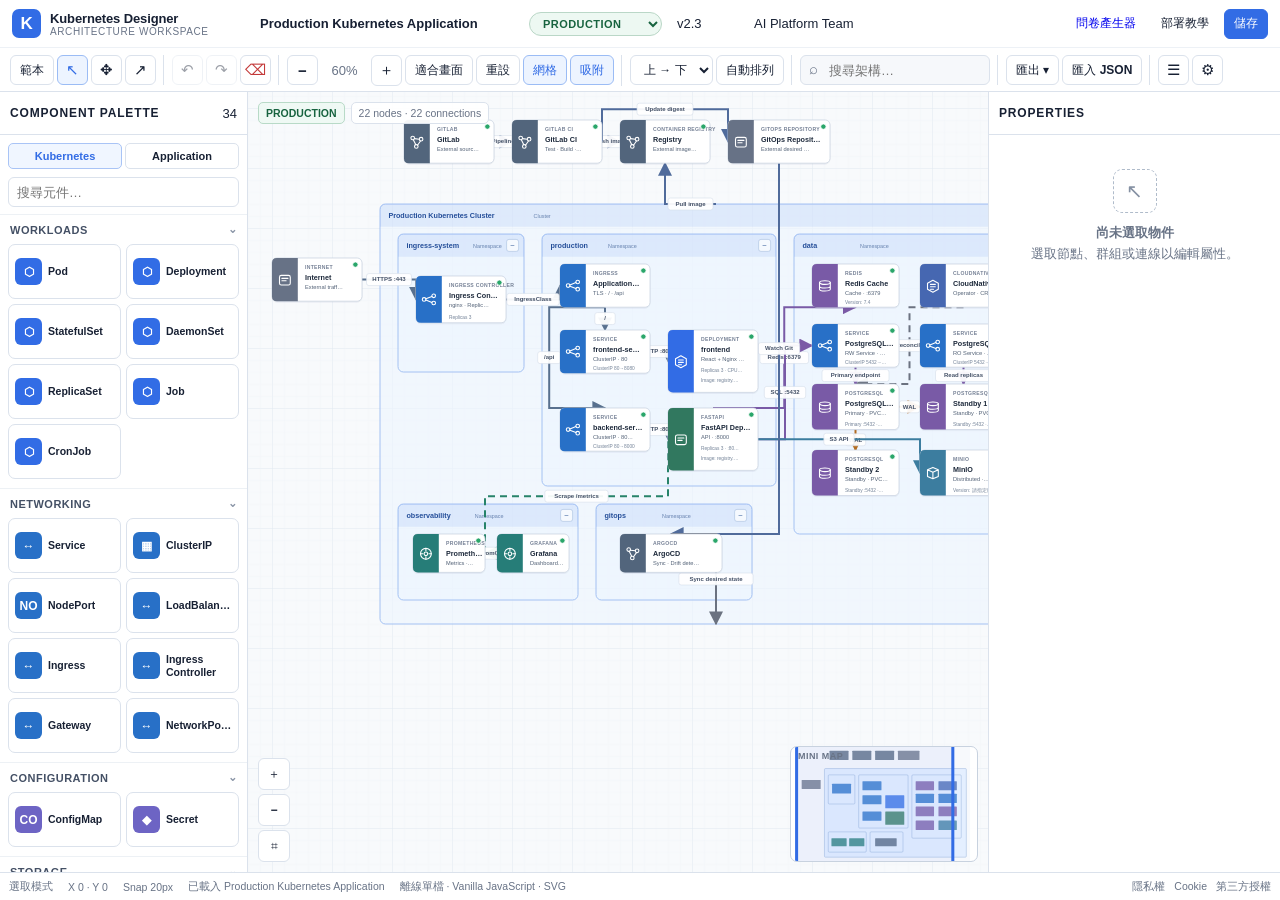
==== designer/index.html @ 893bc268 "Launch KubeManifestPilot" ====
<!doctype html>
<html lang="zh-Hant">
<head>
  <meta charset="utf-8">
  <meta name="viewport" content="width=device-width, initial-scale=1">
  <meta name="description" content="可離線使用的 Kubernetes 架構圖設計器">
  <title>Kubernetes Architecture Designer｜KubeManifestPilot</title>
  <style>
    :root {
      color-scheme: light;
      --k8s: #326ce5;
      --k8s-dark: #2456b8;
      --ink: #172033;
      --muted: #687386;
      --line: #dbe2ec;
      --line-strong: #c8d2df;
      --surface: #ffffff;
      --surface-2: #f6f8fb;
      --surface-3: #edf2f8;
      --success: #16794c;
      --warning: #a45b00;
      --danger: #c33939;
      --sidebar-left: 248px;
      --sidebar-right: 292px;
      --toolbar-height: 92px;
      --status-height: 28px;
      --radius: 8px;
      font-family: Inter, ui-sans-serif, -apple-system, BlinkMacSystemFont, "Segoe UI", "Noto Sans TC", sans-serif;
    }

    * { box-sizing: border-box; }
    html, body { width: 100%; height: 100%; margin: 0; overflow: hidden; }
    body { background: var(--surface-2); color: var(--ink); font-size: 13px; }
    button, input, textarea, select { font: inherit; color: inherit; }
    button { cursor: pointer; }
    button:focus-visible, input:focus-visible, textarea:focus-visible, select:focus-visible {
      outline: 2px solid rgba(50,108,229,.42); outline-offset: 1px;
    }
    .hidden { display: none !important; }
    .visually-hidden { position: absolute; width: 1px; height: 1px; padding: 0; margin: -1px; overflow: hidden; clip: rect(0,0,0,0); white-space: nowrap; border: 0; }

    .app { height: 100%; display: grid; grid-template-rows: var(--toolbar-height) minmax(0, 1fr) var(--status-height); }
    .topbar { background: var(--surface); border-bottom: 1px solid var(--line); z-index: 20; min-width: 0; }
    .identity-row, .tool-row { display: flex; align-items: center; min-width: 0; }
    .identity-row { height: 48px; padding: 0 12px; border-bottom: 1px solid #edf1f6; gap: 10px; }
    .brand { display: flex; align-items: center; gap: 9px; min-width: 230px; font-weight: 720; letter-spacing: -.01em; }
    .brand-mark { width: 29px; height: 29px; display: grid; place-items: center; color: white; background: var(--k8s); border-radius: 7px; font-size: 17px; font-weight: 800; }
    .brand small { display: block; color: var(--muted); font-size: 10px; font-weight: 500; letter-spacing: .06em; text-transform: uppercase; }
    .meta-fields { display: flex; align-items: center; gap: 7px; min-width: 0; flex: 1; }
    .meta-input { border: 1px solid transparent; background: transparent; border-radius: 5px; padding: 5px 7px; min-width: 0; }
    .meta-input:hover, .meta-input:focus { background: var(--surface-2); border-color: var(--line); }
    #metaName { width: min(270px, 25vw); font-weight: 650; }
    #metaVersion { width: 70px; }
    #metaOwner { width: min(180px, 18vw); }
    .env-select { border: 1px solid #bad7c7; background: #edf8f2; color: #17633f; border-radius: 999px; padding: 4px 23px 4px 9px; font-size: 11px; font-weight: 750; letter-spacing: .04em; }
    .env-select.env-dev { border-color: #b7cef2; background: #eff6ff; color: #275fae; }
    .env-select.env-staging { border-color: #ead09e; background: #fff9eb; color: #8a5605; }
    .header-actions { display: flex; gap: 5px; margin-left: auto; }

    .tool-row { height: 44px; padding: 5px 10px; gap: 5px; overflow-x: auto; overflow-y: hidden; scrollbar-width: thin; }
    .tool-group { display: flex; align-items: center; gap: 3px; padding-right: 7px; margin-right: 3px; border-right: 1px solid var(--line); white-space: nowrap; }
    .tool-group:last-child { border-right: 0; }
    .btn { display: inline-flex; align-items: center; justify-content: center; gap: 6px; min-height: 30px; border: 1px solid var(--line); background: var(--surface); border-radius: 6px; padding: 5px 9px; font-weight: 590; font-size: 12px; }
    .btn:hover:not(:disabled) { border-color: #aebbd0; background: var(--surface-2); }
    .btn:disabled { opacity: .42; cursor: default; }
    .btn.primary { color: white; background: var(--k8s); border-color: var(--k8s); }
    .btn.primary:hover:not(:disabled) { background: var(--k8s-dark); border-color: var(--k8s-dark); }
    .btn.danger { color: var(--danger); }
    .btn.icon { width: 31px; padding: 5px; font-size: 15px; }
    .btn.active { color: var(--k8s); border-color: #9bbcf5; background: #edf4ff; }
    .btn.ghost { border-color: transparent; background: transparent; }
    .zoom-readout { min-width: 47px; text-align: center; color: var(--muted); font-variant-numeric: tabular-nums; }
    .search-box { position: relative; width: 190px; }
    .search-box input { width: 100%; height: 30px; padding: 5px 26px 5px 28px; border: 1px solid var(--line); border-radius: 6px; background: var(--surface-2); }
    .search-box::before { content: "⌕"; position: absolute; left: 9px; top: 5px; color: var(--muted); font-size: 15px; }
    .search-clear { position: absolute; right: 4px; top: 3px; width: 24px; height: 24px; border: 0; background: transparent; color: var(--muted); }

    .workspace { display: grid; grid-template-columns: var(--sidebar-left) minmax(0, 1fr) var(--sidebar-right); min-height: 0; min-width: 0; }
    .sidebar { background: var(--surface); min-height: 0; display: flex; flex-direction: column; z-index: 10; }
    .sidebar.left { border-right: 1px solid var(--line); }
    .sidebar.right { border-left: 1px solid var(--line); }
    .sidebar-header { min-height: 43px; padding: 8px 10px; display: flex; align-items: center; justify-content: space-between; border-bottom: 1px solid var(--line); }
    .sidebar-header h2 { font-size: 12px; margin: 0; text-transform: uppercase; letter-spacing: .07em; }
    .sidebar-body { flex: 1; min-height: 0; overflow: auto; }
    .sidebar-tabs { display: grid; grid-template-columns: 1fr 1fr; gap: 3px; padding: 8px; }
    .sidebar-tabs button { border: 1px solid var(--line); background: var(--surface); border-radius: 5px; padding: 6px; font-size: 11px; font-weight: 650; }
    .sidebar-tabs button.active { color: var(--k8s); border-color: #a9c4f6; background: #f0f6ff; }
    .palette-search { margin: 0 8px 7px; width: calc(100% - 16px); height: 30px; border: 1px solid var(--line); border-radius: 6px; padding: 5px 8px; }
    .palette-section { border-top: 1px solid #edf1f5; }
    .palette-section summary { display: flex; align-items: center; justify-content: space-between; padding: 8px 10px; cursor: pointer; font-size: 11px; font-weight: 720; color: #445065; text-transform: uppercase; letter-spacing: .045em; user-select: none; }
    .palette-section summary::-webkit-details-marker { display: none; }
    .palette-section summary::after { content: "⌄"; color: #8994a6; }
    .palette-list { display: grid; grid-template-columns: 1fr 1fr; gap: 5px; padding: 0 8px 9px; }
    .palette-item { min-width: 0; min-height: 55px; border: 1px solid var(--line); background: var(--surface); border-radius: 7px; padding: 6px; display: flex; align-items: center; gap: 6px; cursor: grab; user-select: none; }
    .palette-item:hover { border-color: #90b3ef; background: #f5f9ff; }
    .palette-item:active { cursor: grabbing; }
    .palette-icon { flex: none; width: 27px; height: 27px; display: grid; place-items: center; border-radius: 6px; color: white; background: var(--item-color, var(--k8s)); font-size: 12px; font-weight: 800; }
    .palette-item span:last-child { overflow: hidden; text-overflow: ellipsis; line-height: 1.15; font-size: 10.5px; font-weight: 650; }
    .palette-empty { padding: 20px; text-align: center; color: var(--muted); }

    .stage { position: relative; min-width: 0; min-height: 0; overflow: hidden; background: #f8fafc; }
    #canvas { display: block; width: 100%; height: 100%; touch-action: none; cursor: default; }
    #canvas.pan-mode, #canvas.is-panning { cursor: grab; }
    #canvas.is-panning { cursor: grabbing; }
    #canvas.connect-mode { cursor: crosshair; }
    .canvas-drop-hint { position: absolute; inset: 20px; border: 2px dashed #8db3f1; background: rgba(237,244,255,.72); display: grid; place-items: center; color: var(--k8s); font-weight: 700; border-radius: 10px; pointer-events: none; opacity: 0; transition: opacity .12s; }
    .stage.drag-over .canvas-drop-hint { opacity: 1; }
    .canvas-badge { position: absolute; top: 10px; left: 10px; display: flex; gap: 6px; pointer-events: none; }
    .badge { background: rgba(255,255,255,.94); border: 1px solid var(--line); border-radius: 5px; padding: 4px 7px; color: var(--muted); font-size: 10.5px; }
    .badge.env-production { color: #17633f; border-color: #b8dac7; background: rgba(239,249,244,.96); font-weight: 720; }
    .badge.env-staging { color: #8a5605; border-color: #ead09e; background: rgba(255,249,235,.96); font-weight: 720; }
    .badge.env-dev { color: #275fae; border-color: #b7cef2; background: rgba(239,246,255,.96); font-weight: 720; }
    .stage-tools { position: absolute; left: 10px; bottom: 10px; display: flex; flex-direction: column; gap: 4px; }
    .stage-tools .btn { background: rgba(255,255,255,.96); width: 32px; height: 32px; padding: 0; }
    .stage-panel-toggle { display: none; position: absolute; right: 10px; top: 10px; z-index: 4; background: rgba(255,255,255,.96); }
    .minimap-wrap { position: absolute; right: 10px; bottom: 10px; width: 188px; height: 116px; background: rgba(255,255,255,.96); border: 1px solid var(--line-strong); border-radius: 7px; overflow: hidden; }
    .minimap-title { position: absolute; left: 7px; top: 4px; z-index: 2; color: var(--muted); font-size: 9px; font-weight: 700; text-transform: uppercase; letter-spacing: .05em; }
    #minimap { width: 100%; height: 100%; cursor: pointer; }

    .inspector-empty { padding: 34px 18px; text-align: center; color: var(--muted); line-height: 1.6; }
    .empty-icon { width: 44px; height: 44px; margin: 0 auto 10px; display: grid; place-items: center; border: 1px dashed #afbbca; border-radius: 9px; color: #8490a2; font-size: 20px; }
    .inspector-form { padding: 10px 11px 30px; }
    .entity-summary { display: flex; align-items: center; gap: 9px; padding: 8px; margin-bottom: 10px; border: 1px solid var(--line); background: var(--surface-2); border-radius: 7px; }
    .entity-summary .palette-icon { width: 32px; height: 32px; }
    .entity-summary strong, .entity-summary small { display: block; }
    .entity-summary small { color: var(--muted); margin-top: 2px; }
    .form-section { margin: 13px 0 7px; color: #4d5a6f; font-size: 10px; font-weight: 760; text-transform: uppercase; letter-spacing: .07em; }
    .field { display: grid; grid-template-columns: 92px minmax(0,1fr); align-items: center; gap: 8px; margin-bottom: 7px; }
    .field.top { align-items: start; }
    .field label { color: #5f6b7d; font-size: 11px; }
    .field input, .field select, .field textarea { width: 100%; min-width: 0; border: 1px solid var(--line); background: var(--surface); border-radius: 5px; padding: 6px 7px; }
    .field textarea { min-height: 57px; resize: vertical; }
    .field input[type="color"] { height: 31px; padding: 2px; }
    .inspector-actions { display: grid; grid-template-columns: 1fr 1fr; gap: 6px; margin-top: 13px; }

    .statusbar { border-top: 1px solid var(--line); background: var(--surface); display: flex; align-items: center; gap: 15px; padding: 0 9px; color: var(--muted); font-size: 10.5px; z-index: 20; }
    #statusMessage { min-width: 0; overflow: hidden; text-overflow: ellipsis; white-space: nowrap; }
    .status-links { margin-left: auto; display: flex; flex: none; gap: 9px; }
    .status-links a { color: var(--muted); text-decoration: none; }
    .status-links a:hover, .status-links a:focus-visible { color: var(--k8s); text-decoration: underline; }

    .modal-backdrop { position: fixed; inset: 0; z-index: 100; background: rgba(15,25,43,.34); display: grid; place-items: center; padding: 24px; }
    .modal { width: min(760px, 96vw); max-height: min(760px, 92vh); background: var(--surface); border: 1px solid var(--line-strong); border-radius: 10px; box-shadow: 0 20px 55px rgba(24,36,58,.2); display: flex; flex-direction: column; overflow: hidden; }
    .modal.wide { width: min(980px, 96vw); }
    .modal-head { min-height: 52px; padding: 11px 14px; border-bottom: 1px solid var(--line); display: flex; align-items: center; gap: 10px; }
    .modal-head h2 { margin: 0; font-size: 15px; }
    .modal-head p { margin: 2px 0 0; color: var(--muted); font-size: 11px; }
    .modal-head .btn { margin-left: auto; }
    .modal-body { overflow: auto; padding: 14px; }
    .template-grid { display: grid; grid-template-columns: repeat(2, minmax(0, 1fr)); gap: 9px; }
    .template-card { text-align: left; border: 1px solid var(--line); background: var(--surface); border-radius: 8px; padding: 12px; min-height: 92px; }
    .template-card:hover { border-color: #8fb1eb; background: #f7faff; }
    .template-card strong { display: block; margin-bottom: 5px; }
    .template-card span { color: var(--muted); font-size: 11px; line-height: 1.45; }

    .tutorial-layout { display: grid; grid-template-columns: 218px minmax(0,1fr); min-height: 430px; }
    .tutorial-nav { border-right: 1px solid var(--line); padding: 10px; background: var(--surface-2); }
    .tutorial-nav button { width: 100%; text-align: left; border: 0; border-radius: 6px; background: transparent; padding: 8px 9px; margin-bottom: 3px; color: #4f5b6d; }
    .tutorial-nav button:hover { background: #eaf0f8; }
    .tutorial-nav button.active { color: var(--k8s); background: #e8f1ff; font-weight: 700; }
    .tutorial-content { padding: 20px 22px 28px; overflow: auto; }
    .tutorial-content h3 { margin: 0 0 6px; font-size: 19px; }
    .tutorial-content .lead { margin: 0 0 14px; color: var(--muted); line-height: 1.6; }
    .tutorial-content ol, .tutorial-content ul { padding-left: 20px; line-height: 1.65; }
    .code-block { position: relative; margin: 10px 0; background: #111827; color: #dbeafe; border-radius: 7px; padding: 12px 44px 12px 13px; font-family: ui-monospace, SFMono-Regular, Consolas, monospace; font-size: 11px; white-space: pre-wrap; overflow-wrap: anywhere; }
    .copy-code { position: absolute; top: 6px; right: 6px; color: #dbeafe; border: 1px solid #44516a; background: #263247; border-radius: 4px; padding: 3px 6px; font-family: inherit; font-size: 9px; }
    .notice { border-left: 3px solid var(--k8s); background: #f0f6ff; padding: 9px 11px; color: #40516b; line-height: 1.5; margin: 12px 0; }
    .notice.warning { border-left-color: #d8871b; background: #fff8eb; }

    .quick-add { position: fixed; z-index: 130; width: 270px; background: var(--surface); border: 1px solid var(--line-strong); border-radius: 8px; box-shadow: 0 12px 35px rgba(22,33,50,.2); overflow: hidden; }
    .quick-add input { width: 100%; height: 38px; border: 0; border-bottom: 1px solid var(--line); padding: 8px 10px; outline: none; }
    .quick-list { max-height: 260px; overflow: auto; padding: 5px; }
    .quick-item { width: 100%; border: 0; background: transparent; border-radius: 5px; padding: 7px; display: flex; align-items: center; gap: 8px; text-align: left; }
    .quick-item:hover, .quick-item.active { background: #edf4ff; }
    .quick-item small { color: var(--muted); margin-left: auto; }
    .context-menu { position: fixed; z-index: 140; width: 190px; max-height: calc(100vh - 10px); overflow: auto; background: var(--surface); border: 1px solid var(--line-strong); border-radius: 7px; padding: 5px; box-shadow: 0 10px 28px rgba(22,33,50,.18); }
    .context-menu button { width: 100%; border: 0; background: transparent; text-align: left; padding: 7px 9px; border-radius: 4px; }
    .context-menu button:hover { background: var(--surface-3); }
    .context-menu hr { border: 0; border-top: 1px solid var(--line); margin: 4px; }
    .context-menu .danger { color: var(--danger); }
    .toast-region { position: fixed; right: 12px; top: 104px; z-index: 200; display: grid; gap: 7px; pointer-events: none; }
    .toast { width: min(330px, calc(100vw - 24px)); padding: 10px 12px; background: #1f2937; color: white; border-radius: 7px; box-shadow: 0 8px 25px rgba(20,30,45,.2); animation: toast-in .18s ease-out; }
    .toast.error { background: #8f2d2d; }
    @keyframes toast-in { from { transform: translateY(-6px); opacity: 0; } }

    /* SVG canvas */
    .grid-major { color: #e0e6ef; }
    .edge-hit { fill: none; stroke: transparent; stroke-width: 13; cursor: pointer; }
    .edge-path { fill: none; stroke: #61718a; stroke-width: 2; vector-effect: non-scaling-stroke; pointer-events: none; }
    .edge-path.dashed { stroke-dasharray: 7 5; }
    .edge-path.animated { stroke-dasharray: 8 5; animation: edge-flow 1s linear infinite; }
    @keyframes edge-flow { to { stroke-dashoffset: -26; } }
    .edge-label-bg { fill: rgba(255,255,255,.94); stroke: #d6deea; stroke-width: 1; }
    .edge-label { fill: #445167; font-size: 10px; font-weight: 650; text-anchor: middle; dominant-baseline: middle; pointer-events: none; }
    .edge.selected .edge-path { stroke: var(--k8s) !important; stroke-width: 2.6; }
    .group-shape { fill: rgba(238,245,255,.62); stroke: #9bbcf1; stroke-width: 1.5; }
    .group-header { fill: rgba(224,237,255,.96); }
    .group-title { fill: #244e99; font-size: 12px; font-weight: 730; }
    .group-subtitle { fill: #6682ae; font-size: 9px; }
    .group.selected .group-shape { stroke: var(--k8s); stroke-width: 2.2; }
    .group.collapsed .group-shape { fill: rgba(238,245,255,.95); }
    .node { cursor: move; }
    .node-card { fill: #fff; stroke: #c7d2df; stroke-width: 1.2; }
    .node:hover .node-card { stroke: #8aa6cc; }
    .node.selected .node-card { stroke: var(--k8s); stroke-width: 2.1; }
    .node-icon-bg { fill: var(--node-color, var(--k8s)); }
    .node-icon-glyph { fill: none; stroke: #fff; stroke-width: 1.8; stroke-linecap: round; stroke-linejoin: round; }
    .node-title { fill: #1d293b; font-size: 12px; font-weight: 720; pointer-events: none; }
    .node-type { fill: #758095; font-size: 8.5px; font-weight: 680; text-transform: uppercase; letter-spacing: .06em; pointer-events: none; }
    .node-subtitle { fill: #526176; font-size: 9.5px; pointer-events: none; }
    .node-detail { fill: #718096; font-size: 8px; pointer-events: none; }
    .node-status { stroke: #fff; stroke-width: 1.5; }
    .port { fill: #fff; stroke: var(--k8s); stroke-width: 1.6; cursor: crosshair; opacity: 0; }
    .node:hover .port, .node.selected .port, .connect-mode .port { opacity: 1; }
    .resize-handle { fill: #fff; stroke: var(--k8s); stroke-width: 1.5; cursor: nwse-resize; }
    .group .resize-handle { opacity: 0; }
    .group.selected .resize-handle { opacity: 1; }
    .selection-box { fill: rgba(50,108,229,.09); stroke: var(--k8s); stroke-width: 1; stroke-dasharray: 5 3; vector-effect: non-scaling-stroke; }
    .guide { stroke: #d34c89; stroke-width: 1; stroke-dasharray: 4 3; vector-effect: non-scaling-stroke; }
    .search-dim { opacity: .22; }
    .search-match .node-card { stroke: #e29a16; stroke-width: 2.3; }
    .group.search-match .group-shape { stroke: #e29a16; stroke-width: 2.3; }

    @media (max-width: 1200px) {
      :root { --sidebar-left: 216px; --sidebar-right: 260px; }
      .brand { min-width: 205px; }
      .palette-list { grid-template-columns: 1fr; }
      .minimap-wrap { width: 158px; height: 100px; }
    }
    @media (max-width: 1040px) {
      :root { --sidebar-left: 205px; --sidebar-right: 240px; }
      .brand { min-width: 145px; }
      .brand small { display: none; }
      #metaName { width: 150px; }
      #metaVersion { width: 55px; }
      #metaOwner { width: 100px; }
      .btn .label-optional { display: none; }
      .stage-panel-toggle { display: inline-flex; }
      .field { grid-template-columns: 1fr; gap: 3px; }
      .modal.wide { width: min(940px, calc(100vw - 48px)); }
      .tutorial-layout { grid-template-columns: 180px minmax(0,1fr); }
    }
    .workspace.left-collapsed { grid-template-columns: 0 minmax(0, 1fr) var(--sidebar-right); }
    .workspace.right-collapsed { grid-template-columns: var(--sidebar-left) minmax(0, 1fr) 0; }
    .workspace.left-collapsed.right-collapsed { grid-template-columns: 0 minmax(0, 1fr) 0; }
    .workspace.left-collapsed .sidebar.left, .workspace.right-collapsed .sidebar.right { overflow: hidden; border: 0; }
  </style>
</head>
<body>
  <div class="app">
    <header class="topbar">
      <div class="identity-row">
        <div class="brand" aria-label="Kubernetes Architecture Designer">
          <div class="brand-mark">K</div>
          <div>Kubernetes Designer<small>Architecture workspace</small></div>
        </div>
        <div class="meta-fields" aria-label="架構圖資訊">
          <input id="metaName" class="meta-input" aria-label="Architecture Name" value="Production Kubernetes Application">
          <select id="metaEnvironment" class="env-select" aria-label="Environment">
            <option>DEV</option><option>STAGING</option><option selected>PRODUCTION</option>
          </select>
          <input id="metaVersion" class="meta-input" aria-label="Version" value="v2.3">
          <input id="metaOwner" class="meta-input" aria-label="Owner" value="AI Platform Team">
        </div>
        <div class="header-actions">
          <a class="btn ghost" href="../generator/" title="回到 Manifest 問卷產生器" style="text-decoration:none">問卷產生器</a>
          <button class="btn ghost" id="tutorialBtn" title="開啟部署教學">部署教學</button>
          <button class="btn primary" id="saveBtn" title="儲存至此瀏覽器">儲存</button>
        </div>
      </div>
      <nav class="tool-row" aria-label="Architecture tools">
        <div class="tool-group">
          <button class="btn" id="templateBtn">範本</button>
          <button class="btn icon active" id="selectModeBtn" title="選取工具 (V)" aria-label="選取工具">↖</button>
          <button class="btn icon" id="panModeBtn" title="平移工具 (H)" aria-label="平移工具">✥</button>
          <button class="btn icon" id="connectModeBtn" title="連線工具 (C)" aria-label="連線工具">↗</button>
        </div>
        <div class="tool-group">
          <button class="btn icon" id="undoBtn" title="復原 Ctrl+Z" aria-label="復原">↶</button>
          <button class="btn icon" id="redoBtn" title="重做 Ctrl+Y" aria-label="重做">↷</button>
          <button class="btn icon danger" id="deleteBtn" title="刪除 Delete" aria-label="刪除">⌫</button>
        </div>
        <div class="tool-group">
          <button class="btn icon" id="zoomOutBtn" aria-label="縮小">−</button>
          <span class="zoom-readout" id="zoomReadout">100%</span>
          <button class="btn icon" id="zoomInBtn" aria-label="放大">＋</button>
          <button class="btn" id="fitBtn">適合畫面</button>
          <button class="btn" id="resetViewBtn">重設</button>
          <button class="btn active" id="gridBtn" aria-pressed="true">網格</button>
          <button class="btn active" id="snapBtn" aria-pressed="true">吸附</button>
        </div>
        <div class="tool-group">
          <select class="btn" id="layoutDirection" aria-label="自動排列方向"><option value="TB">上 → 下</option><option value="LR">左 → 右</option></select>
          <button class="btn" id="layoutBtn">自動排列</button>
        </div>
        <div class="tool-group">
          <div class="search-box">
            <input id="architectureSearch" type="search" placeholder="搜尋架構…" aria-label="搜尋架構">
            <button class="search-clear hidden" id="searchClear" aria-label="清除搜尋">×</button>
          </div>
        </div>
        <div class="tool-group">
          <button class="btn" id="exportBtn">匯出 ▾</button>
          <button class="btn" id="importBtn">匯入 JSON</button>
          <input id="importFile" type="file" accept="application/json,.json" class="hidden">
        </div>
        <div class="tool-group">
          <button class="btn icon" id="leftToggle" title="收合元件庫" aria-label="收合元件庫">☰</button>
          <button class="btn icon" id="rightToggle" title="收合屬性面板" aria-label="收合屬性面板">⚙</button>
        </div>
      </nav>
    </header>

    <main class="workspace" id="workspace">
      <aside class="sidebar left" aria-label="元件庫">
        <div class="sidebar-header"><h2>Component Palette</h2><span id="paletteCount"></span></div>
        <div class="sidebar-tabs" role="tablist">
          <button class="active" data-palette-tab="kubernetes" role="tab">Kubernetes</button>
          <button data-palette-tab="application" role="tab">Application</button>
        </div>
        <input class="palette-search" id="paletteSearch" type="search" placeholder="搜尋元件…" aria-label="搜尋元件">
        <div class="sidebar-body" id="palette"></div>
      </aside>

      <section class="stage" id="stage" aria-label="Architecture Canvas">
        <svg id="canvas" role="application" aria-label="Kubernetes architecture canvas" tabindex="0">
          <defs>
            <pattern id="minorGrid" width="20" height="20" patternUnits="userSpaceOnUse"><path d="M 20 0 L 0 0 0 20" fill="none" stroke="#edf1f6" stroke-width="1"/></pattern>
            <pattern id="majorGrid" width="100" height="100" patternUnits="userSpaceOnUse"><rect width="100" height="100" fill="url(#minorGrid)"/><path d="M 100 0 L 0 0 0 100" fill="none" stroke="#dde5ef" stroke-width="1"/></pattern>
            <marker id="arrow-traffic" viewBox="0 0 10 10" refX="9" refY="5" markerWidth="7" markerHeight="7" orient="auto-start-reverse"><path d="M 0 0 L 10 5 L 0 10 z" fill="#58708e"/></marker>
            <marker id="arrow-database" viewBox="0 0 10 10" refX="9" refY="5" markerWidth="7" markerHeight="7" orient="auto-start-reverse"><path d="M 0 0 L 10 5 L 0 10 z" fill="#7b5aa6"/></marker>
            <marker id="arrow-replication" viewBox="0 0 10 10" refX="9" refY="5" markerWidth="7" markerHeight="7" orient="auto-start-reverse"><path d="M 0 0 L 10 5 L 0 10 z" fill="#b36c20"/></marker>
            <marker id="arrow-monitoring" viewBox="0 0 10 10" refX="9" refY="5" markerWidth="7" markerHeight="7" orient="auto-start-reverse"><path d="M 0 0 L 10 5 L 0 10 z" fill="#27836a"/></marker>
            <marker id="arrow-backup" viewBox="0 0 10 10" refX="9" refY="5" markerWidth="7" markerHeight="7" orient="auto-start-reverse"><path d="M 0 0 L 10 5 L 0 10 z" fill="#7c6c91"/></marker>
            <marker id="arrow-logging" viewBox="0 0 10 10" refX="9" refY="5" markerWidth="7" markerHeight="7" orient="auto-start-reverse"><path d="M 0 0 L 10 5 L 0 10 z" fill="#526c85"/></marker>
            <marker id="arrow-storage" viewBox="0 0 10 10" refX="9" refY="5" markerWidth="7" markerHeight="7" orient="auto-start-reverse"><path d="M 0 0 L 10 5 L 0 10 z" fill="#3c7d9f"/></marker>
            <marker id="arrow-cicd" viewBox="0 0 10 10" refX="9" refY="5" markerWidth="7" markerHeight="7" orient="auto-start-reverse"><path d="M 0 0 L 10 5 L 0 10 z" fill="#506b9b"/></marker>
            <marker id="arrow-management" viewBox="0 0 10 10" refX="9" refY="5" markerWidth="7" markerHeight="7" orient="auto-start-reverse"><path d="M 0 0 L 10 5 L 0 10 z" fill="#6b7280"/></marker>
            <filter id="softShadow" x="-20%" y="-20%" width="140%" height="150%"><feDropShadow dx="0" dy="1" stdDeviation="1.2" flood-color="#24344d" flood-opacity=".1"/></filter>
          </defs>
          <rect id="gridRect" width="100%" height="100%" fill="url(#majorGrid)"/>
          <g id="viewport">
            <g id="world">
              <g id="groupLayer"></g>
              <g id="edgeLayer"></g>
              <g id="nodeLayer"></g>
              <g id="overlayLayer"></g>
            </g>
          </g>
        </svg>
        <div class="canvas-drop-hint">放開以新增元件</div>
        <div class="canvas-badge"><span class="badge env-production" id="canvasEnv">PRODUCTION</span><span class="badge" id="canvasStats">0 nodes · 0 connections</span></div>
        <button class="btn icon stage-panel-toggle" id="stageRightToggle" title="開啟／收合屬性面板" aria-label="開啟或收合屬性面板">⚙</button>
        <div class="stage-tools" aria-label="Canvas quick tools">
          <button class="btn" id="stageZoomIn" aria-label="放大">＋</button>
          <button class="btn" id="stageZoomOut" aria-label="縮小">−</button>
          <button class="btn" id="stageFit" aria-label="適合畫面">⌗</button>
        </div>
        <div class="minimap-wrap"><span class="minimap-title">Mini map</span><svg id="minimap" aria-label="架構縮圖"></svg></div>
      </section>

      <aside class="sidebar right" aria-label="屬性面板">
        <div class="sidebar-header"><h2>Properties</h2><span id="selectionCount"></span></div>
        <div class="sidebar-body" id="inspector"></div>
      </aside>
    </main>

    <footer class="statusbar">
      <span id="statusMode">選取模式</span><span id="statusPosition">X 0 · Y 0</span><span id="statusSnap">Snap 20px</span><span id="statusMessage">已載入 Production Kubernetes Application</span><span>離線單檔 · Vanilla JavaScript · SVG</span><nav class="status-links" aria-label="網站政策"><a href="../privacy/">隱私權</a><a href="../privacy/#cookies">Cookie</a><a href="../licenses/">第三方授權</a></nav>
    </footer>
  </div>

  <div class="modal-backdrop hidden" id="templateModal" role="dialog" aria-modal="true" aria-labelledby="templateTitle">
    <div class="modal">
      <div class="modal-head"><div><h2 id="templateTitle">Architecture Templates</h2><p>選擇範本會取代目前圖面，之後仍可自由編輯。</p></div><button class="btn icon" data-close-modal="templateModal" aria-label="關閉">×</button></div>
      <div class="modal-body"><div class="template-grid" id="templateGrid"></div></div>
    </div>
  </div>

  <div class="modal-backdrop hidden" id="tutorialModal" role="dialog" aria-modal="true" aria-labelledby="tutorialTitle">
    <div class="modal wide">
      <div class="modal-head"><div><h2 id="tutorialTitle">Production Kubernetes Application｜部署教學</h2><p>將範例架構圖轉成可執行的部署順序與驗證清單。</p></div><button class="btn icon" data-close-modal="tutorialModal" aria-label="關閉">×</button></div>
      <div class="tutorial-layout"><nav class="tutorial-nav" id="tutorialNav" aria-label="部署教學步驟"></nav><article class="tutorial-content" id="tutorialContent"></article></div>
    </div>
  </div>

  <div class="modal-backdrop hidden" id="helpModal" role="dialog" aria-modal="true" aria-labelledby="helpTitle">
    <div class="modal">
      <div class="modal-head"><div><h2 id="helpTitle">操作說明與快捷鍵</h2><p>滑鼠、鍵盤與資料保存方式。</p></div><button class="btn icon" data-close-modal="helpModal" aria-label="關閉">×</button></div>
      <div class="modal-body" id="helpContent"></div>
    </div>
  </div>

  <div class="quick-add hidden" id="quickAdd"><input id="quickSearch" placeholder="快速新增元件…" aria-label="快速新增元件"><div class="quick-list" id="quickList"></div></div>
  <div class="context-menu hidden" id="contextMenu"></div>
  <div class="toast-region" id="toastRegion" aria-live="polite"></div>

  <script>
  'use strict';

  // Application code is intentionally organized as small managers even though
  // this deliverable must remain a single, offline HTML file.
  const NS = 'http://www.w3.org/2000/svg';
  const STORAGE_KEY = 'k8s-architecture-designer.document.v1';
  const SCHEMA = 'k8s-architecture-designer';
  const DOC_VERSION = 1;
  const deepClone = value => JSON.parse(JSON.stringify(value));
  const clamp = (value, min, max) => Math.min(max, Math.max(min, value));
  const uid = prefix => `${prefix}-${Date.now().toString(36)}-${Math.random().toString(36).slice(2, 7)}`;
  const snap = (value, size) => Math.round(value / size) * size;
  const isEditable = target => !!target.closest('input, textarea, select, [contenteditable="true"]');
  const escapeHtml = value => String(value ?? '').replace(/[&<>'"]/g, char => ({'&':'&amp;','<':'&lt;','>':'&gt;',"'":'&#39;','"':'&quot;'}[char]));
  const svgEl = (name, attrs = {}, text = null) => {
    const element = document.createElementNS(NS, name);
    Object.entries(attrs).forEach(([key, value]) => {
      if (value !== undefined && value !== null) element.setAttribute(key, String(value));
    });
    if (text !== null) element.textContent = String(text);
    return element;
  };
  const fileSafeName = value => String(value || 'architecture').trim().replace(/[^\p{L}\p{N}._-]+/gu, '-').replace(/^-+|-+$/g, '') || 'architecture';
  const debounce = (fn, delay = 250) => {
    let timer;
    return (...args) => { clearTimeout(timer); timer = setTimeout(() => fn(...args), delay); };
  };

  const TYPE_COLORS = {
    kubernetes: '#326ce5', workload: '#326ce5', networking: '#2870c7', configuration: '#6d64c4',
    storage: '#3c7d9f', autoscaling: '#3074a4', structure: '#326ce5', security: '#8b5aa5', operator: '#4667b1',
    frontend: '#2f7ec1', backend: '#31785f', database: '#795aa6', queue: '#ba7027', ai: '#4d68ad',
    observability: '#267d78', devops: '#52657c', external: '#677286', group: '#326ce5'
  };

  const COMPONENT_GROUPS = {
    kubernetes: {
      Workloads: ['Pod','Deployment','StatefulSet','DaemonSet','ReplicaSet','Job','CronJob'],
      Networking: ['Service','ClusterIP','NodePort','LoadBalancer','Ingress','Ingress Controller','Gateway','NetworkPolicy'],
      Configuration: ['ConfigMap','Secret'],
      Storage: ['PersistentVolume','PersistentVolumeClaim','StorageClass'],
      Autoscaling: ['HPA','VPA'],
      'Kubernetes Structure': ['Cluster','Namespace','Node','Node Pool','Control Plane'],
      Security: ['ServiceAccount','RBAC','Role','RoleBinding'],
      Operator: ['Operator','Custom Resource','CloudNativePG Operator']
    },
    application: {
      Frontend: ['React','Vue','Angular','Nginx','Static Web'],
      Backend: ['Python','FastAPI','Flask','Django','Java','Spring Boot','Node.js','REST API','gRPC Service'],
      Database: ['PostgreSQL','MySQL','MongoDB','Redis'],
      'Message Queue': ['Kafka','RabbitMQ','Queue'],
      Storage: ['MinIO','S3','NFS','Object Storage','File Storage'],
      'AI / ML': ['PyTorch','TensorFlow','vLLM','Model Server','GPU Pod','Inference Service'],
      Observability: ['Prometheus','Grafana','Loki','Fluent Bit','Elasticsearch','OpenTelemetry','Jaeger','Tempo'],
      DevOps: ['Git','GitLab','GitLab CI','GitHub','Container Registry','Harbor','ArgoCD','Helm']
    }
  };

  const GROUP_TYPES = new Set(['Cluster','Namespace','Node','Node Pool','Control Plane','Application Group','Database Group']);
  const CATEGORY_MAP = {
    Workloads:'workload', Networking:'networking', Configuration:'configuration', Storage:'storage', Autoscaling:'autoscaling',
    'Kubernetes Structure':'structure', Security:'security', Operator:'operator', Frontend:'frontend', Backend:'backend',
    Database:'database', 'Message Queue':'queue', 'AI / ML':'ai', Observability:'observability', DevOps:'devops'
  };
  const COMPONENTS = [];
  Object.entries(COMPONENT_GROUPS).forEach(([library, sections]) => {
    Object.entries(sections).forEach(([section, names]) => names.forEach(name => COMPONENTS.push({
      type: name, library, section, category: CATEGORY_MAP[section] || (library === 'kubernetes' ? 'kubernetes' : 'external')
    })));
  });
  ['Application Group','Database Group','Internet','Client','Developer','Worker','Test','Docker Build','GitOps Repository','Kubernetes'].forEach(type => {
    if (!COMPONENTS.some(c => c.type === type)) COMPONENTS.push({type, library:'application', section:'General', category:'external'});
  });

  function componentInfo(type) {
    return COMPONENTS.find(component => component.type === type) || {type, library:'application', section:'General', category:'external'};
  }

  function iconGlyph(type) {
    const text = String(type || '?');
    if (/Postgre|MySQL|Mongo|Redis|Storage|Volume|MinIO|S3|NFS/i.test(text)) return 'DB';
    if (/Service|Ingress|Gateway|Load|Network/i.test(text)) return '↔';
    if (/Deployment|Pod|Set|Job|Worker/i.test(text)) return '⬡';
    if (/Cluster|Namespace|Node Pool|Control Plane|Group/i.test(text)) return '▦';
    if (/Prometheus|Grafana|Loki|Tempo|Jaeger|Telemetry|Elastic/i.test(text)) return '◉';
    if (/Git|Argo|Registry|Harbor|Helm|Docker|CI/i.test(text)) return '⌁';
    if (/AI|GPU|vLLM|Torch|Tensor|Model|Inference/i.test(text)) return 'AI';
    if (/Secret|RBAC|Role|Account|Policy/i.test(text)) return '◆';
    if (/React|Vue|Angular|Nginx|Web/i.test(text)) return 'UI';
    if (/FastAPI|Python|Flask|Django|Java|Spring|Node.js|API|gRPC/i.test(text)) return '{}';
    return text.slice(0, 2).toUpperCase();
  }

  class EventBus {
    constructor() { this.listeners = new Map(); }
    on(name, callback) { if (!this.listeners.has(name)) this.listeners.set(name, new Set()); this.listeners.get(name).add(callback); return () => this.listeners.get(name)?.delete(callback); }
    emit(name, payload) { this.listeners.get(name)?.forEach(callback => callback(payload)); }
  }

  class DocumentCodec {
    static createEmpty(meta = {}) {
      return {
        schema: SCHEMA,
        version: DOC_VERSION,
        meta: { id: uid('architecture'), name:'Untitled Architecture', environment:'DEV', architectureVersion:'v1.0', owner:'Platform Team', ...meta },
        settings: { theme:'light', showGrid:true, snapToGrid:true, gridSize:20, layoutDirection:'TB', guideId:null },
        viewport: { x:60, y:50, scale:1 },
        nodes: [], groups: [], edges: []
      };
    }

    static normalize(raw) {
      if (!raw || typeof raw !== 'object' || Array.isArray(raw)) throw new Error('JSON 根節點必須是物件。');
      const base = this.createEmpty();
      const rawMeta = raw.meta && typeof raw.meta === 'object' ? raw.meta : {};
      const rawSettings = raw.settings && typeof raw.settings === 'object' ? raw.settings : {};
      const rawViewport = raw.viewport && typeof raw.viewport === 'object' ? raw.viewport : {};
      const environment = String(rawMeta.environment ?? base.meta.environment).toUpperCase();
      const doc = {
        ...base,
        schema: raw.schema || SCHEMA,
        version: Number(raw.version || raw.schemaVersion || 1),
        meta: {
          id:String(rawMeta.id ?? base.meta.id).slice(0,120), name:String(rawMeta.name ?? base.meta.name).slice(0,200),
          environment:['DEV','STAGING','PRODUCTION'].includes(environment)?environment:'DEV',
          architectureVersion:String(rawMeta.architectureVersion ?? rawMeta.version ?? base.meta.architectureVersion).slice(0,80),
          owner:String(rawMeta.owner ?? base.meta.owner).slice(0,160)
        },
        settings: {
          ...base.settings, theme:rawSettings.theme==='dark'?'dark':'light', showGrid:rawSettings.showGrid!==false,
          snapToGrid:rawSettings.snapToGrid!==false, gridSize:Number(rawSettings.gridSize ?? base.settings.gridSize),
          layoutDirection:rawSettings.layoutDirection==='LR'?'LR':'TB', guideId:rawSettings.guideId?String(rawSettings.guideId).slice(0,100):null
        },
        viewport: {x:Number(rawViewport.x ?? base.viewport.x),y:Number(rawViewport.y ?? base.viewport.y),scale:Number(rawViewport.scale ?? base.viewport.scale)},
        nodes: Array.isArray(raw.nodes) ? raw.nodes.map(item => this.normalizeNode(item)) : [],
        groups: Array.isArray(raw.groups) ? raw.groups.map(item => this.normalizeGroup(item)) : [],
        edges: Array.isArray(raw.edges) ? raw.edges.map(item => this.normalizeEdge(item)) : []
      };
      this.validate(doc);
      return doc;
    }

    static normalizeNode(item = {}) {
      const info = componentInfo(item.type || 'Deployment');
      return {
        id: String(item.id || uid('node')).slice(0,160), type: String(item.type || 'Deployment').slice(0,100), category: String(item.category || info.category).slice(0,60),
        name: String(item.name || item.type || 'Node').slice(0,240), subtitle: String(item.subtitle || '').slice(0,500), description: String(item.description || '').slice(0,4000),
        status: ['Healthy','Warning','Error','Disabled'].includes(String(item.status))?String(item.status):'Healthy', x: Number(item.x ?? 100), y: Number(item.y ?? 100),
        width: Number(item.width ?? 184), height: Number(item.height ?? 88), parentId: item.parentId ? String(item.parentId) : null,
        z: Number(item.z ?? 1), icon: String(item.icon || item.type || 'Node').slice(0,100), color: /^#[0-9a-f]{6}$/i.test(String(item.color||''))?String(item.color):TYPE_COLORS[info.category] || '#326ce5',
        properties: {...(item.properties&&typeof item.properties==='object'?item.properties:{})}
      };
    }

    static normalizeGroup(item = {}) {
      return {
        id: String(item.id || uid('group')).slice(0,160), type: String(item.type || 'Namespace').slice(0,100), name: String(item.name || item.type || 'Group').slice(0,240),
        subtitle: String(item.subtitle || '').slice(0,500), x: Number(item.x ?? 80), y: Number(item.y ?? 80), width: Number(item.width ?? 520),
        height: Number(item.height ?? 320), parentId: item.parentId ? String(item.parentId) : null, z: Number(item.z ?? 0),
        collapsed: Boolean(item.collapsed), color: /^#[0-9a-f]{6}$/i.test(String(item.color||''))?String(item.color):'#326ce5', properties:{...(item.properties&&typeof item.properties==='object'?item.properties:{})}
      };
    }

    static normalizeEdge(item = {}) {
      const source = typeof item.source === 'object' ? item.source.id : item.source;
      const target = typeof item.target === 'object' ? item.target.id : item.target;
      return {
        id: String(item.id || uid('edge')), source: String(source || ''), target: String(target || ''),
        sourcePort: item.sourcePort || item.source?.port || 'auto', targetPort: item.targetPort || item.target?.port || 'auto',
        type: ['traffic','database','replication','backup','monitoring','logging','storage','cicd','management'].includes(String(item.type))?String(item.type):'traffic', label: String(item.label || '').slice(0,500), directed: item.directed !== false,
        dashed: Boolean(item.dashed || item.lineStyle === 'dashed'), animated: Boolean(item.animated), z: Number(item.z ?? 0)
      };
    }

    static validate(doc) {
      if (doc.schema !== SCHEMA) throw new Error('不支援的架構檔格式。');
      if(!Number.isFinite(doc.version)||doc.version<1)throw new Error('架構檔版本無效。');
      if(doc.version>DOC_VERSION)throw new Error(`此檔案需要較新的 Designer（版本 ${doc.version}）。`);
      if(doc.nodes.length>5000||doc.groups.length>1000||doc.edges.length>10000)throw new Error('架構檔物件數量超過安全上限。');
      const all = [...doc.nodes, ...doc.groups];
      const ids = new Set();
      for (const item of [...all, ...doc.edges]) {
        if (!item.id || ids.has(item.id)) throw new Error(`ID 重複或遺失：${item.id || '(empty)'}`);
        ids.add(item.id);
      }
      for (const item of all) {
        for (const key of ['x','y','width','height','z']) if (!Number.isFinite(item[key])) throw new Error(`${item.name} 的 ${key} 不是有效數字。`);
        if (item.width < 40 || item.height < 36) throw new Error(`${item.name} 的尺寸過小。`);
        if(Math.abs(item.x)>1000000||Math.abs(item.y)>1000000||item.width>100000||item.height>100000)throw new Error(`${item.name} 的座標或尺寸超過安全範圍。`);
      }
      const entityIds = new Set(all.map(item => item.id));
      const groupIds = new Set(doc.groups.map(group => group.id));
      for (const item of all) if (item.parentId && !groupIds.has(item.parentId)) throw new Error(`${item.name} 指向不存在的群組。`);
      for (const edge of doc.edges) { if (!Number.isFinite(edge.z)) throw new Error(`連線 ${edge.id} 的 layer 無效。`); if (!entityIds.has(edge.source) || !entityIds.has(edge.target)) throw new Error(`連線 ${edge.id} 的端點不存在。`); }
      const parents = new Map(all.map(item => [item.id, item.parentId]));
      for (const group of doc.groups) {
        const seen = new Set([group.id]); let cursor = group.parentId;
        while (cursor) { if (seen.has(cursor)) throw new Error(`群組 ${group.name} 發生循環包含。`); seen.add(cursor); cursor = parents.get(cursor); }
      }
      if(!Number.isFinite(doc.viewport.x)||!Number.isFinite(doc.viewport.y)||!Number.isFinite(doc.viewport.scale))throw new Error('Viewport 含有無效數字。');
      doc.viewport.scale = clamp(Number(doc.viewport.scale) || 1, .2, 3);
      doc.settings.gridSize = clamp(Number(doc.settings.gridSize) || 20, 5, 100);
      return true;
    }
  }

  class HistoryManager {
    constructor(bus, limit = 80) { this.bus = bus; this.limit = limit; this.stack = []; this.index = -1; }
    reset(state, label = 'Initial') { this.stack = [{state:deepClone(state), label}]; this.index = 0; this.emit(); }
    push(state, label) {
      this.stack = this.stack.slice(0, this.index + 1);
      this.stack.push({state:deepClone(state), label});
      if (this.stack.length > this.limit) this.stack.shift(); else this.index++;
      this.index = this.stack.length - 1; this.emit();
    }
    canUndo() { return this.index > 0; }
    canRedo() { return this.index < this.stack.length - 1; }
    undo() { if (!this.canUndo()) return null; this.index--; this.emit(); return deepClone(this.stack[this.index].state); }
    redo() { if (!this.canRedo()) return null; this.index++; this.emit(); return deepClone(this.stack[this.index].state); }
    emit() { this.bus.emit('history:changed', {canUndo:this.canUndo(), canRedo:this.canRedo(), label:this.stack[this.index]?.label}); }
  }

  class StateManager {
    constructor(bus, history, initial) { this.bus = bus; this.history = history; this.doc = DocumentCodec.normalize(initial); this.history.reset(this.doc); }
    get state() { return this.doc; }
    entity(id) { return this.doc.nodes.find(n => n.id === id) || this.doc.groups.find(g => g.id === id) || this.doc.edges.find(e => e.id === id); }
    nodeOrGroup(id) { return this.doc.nodes.find(n => n.id === id) || this.doc.groups.find(g => g.id === id); }
    mutatePreview(mutator, detail = {}) { mutator(this.doc); this.bus.emit('document:preview', detail); }
    commit(label, mutator = null) {
      const before = deepClone(this.doc);
      try {
        if (mutator) mutator(this.doc);
        DocumentCodec.validate(this.doc);
        this.history.push(this.doc, label);
        this.bus.emit('document:committed', {label});
      } catch (error) {
        this.doc = before;
        this.bus.emit('document:loaded', {label:'Rollback invalid change'});
        throw error;
      }
    }
    replace(next, label = 'Import Architecture', record = true) {
      this.doc = DocumentCodec.normalize(deepClone(next));
      if (record) this.history.push(this.doc, label); else this.history.reset(this.doc, label);
      this.bus.emit('document:loaded', {label});
    }
    restore(snapshot, label) { this.doc = DocumentCodec.normalize(snapshot); this.bus.emit('document:loaded', {label}); }
  }

  class SelectionManager {
    constructor(bus, state) { this.bus = bus; this.state = state; this.ids = new Set(); this.kind = null; }
    set(ids, kind = null) { this.ids = new Set(ids.filter(id => this.state.entity(id))); this.kind = kind; this.emit(); }
    single(id, kind = null) { this.set(id ? [id] : [], kind); }
    toggle(id, kind = null) { this.ids.has(id) ? this.ids.delete(id) : this.ids.add(id); this.kind = kind; this.emit(); }
    clear() { if (!this.ids.size) return; this.ids.clear(); this.kind = null; this.emit(); }
    has(id) { return this.ids.has(id); }
    first() { const id = this.ids.values().next().value; return id ? this.state.entity(id) : null; }
    sanitize() { this.set([...this.ids], this.kind); }
    emit() { this.bus.emit('selection:changed', {ids:[...this.ids], kind:this.kind}); }
  }

  function node(type, name, x, y, options = {}) {
    return DocumentCodec.normalizeNode({id:options.id || uid('node'), type, name, x, y, ...options, properties:{...(options.properties || {})}});
  }
  function group(type, name, x, y, width, height, options = {}) {
    return DocumentCodec.normalizeGroup({id:options.id || uid('group'), type, name, x, y, width, height, ...options});
  }
  function edge(source, target, label = '', options = {}) {
    return DocumentCodec.normalizeEdge({id:options.id || uid('edge'), source, target, label, ...options});
  }

  const TUTORIALS = {
    'production-k8s': {
      title: 'Production Kubernetes Application',
      steps: [
        {
          title:'0. 先確認叢集與權限', targets:['cluster-prod'],
          lead:'在 Production 執行任何動作前，先確認目前 context、節點、StorageClass 與你的權限。此教學只說明部署順序，不會連線或變更任何真實叢集。',
          commands:'kubectl config current-context\nkubectl cluster-info\nkubectl get nodes\nkubectl get storageclass\nkubectl auth can-i create deployments -n production\nhelm version',
          verify:'確認 context 是預期叢集、所有必要 Node Ready，且 Production 變更已通過組織的審核流程。',
          warning:'不要只依名稱判斷叢集。上線前應再次核對 API Server 位址、帳號與變更單。'
        },
        {
          title:'1. Namespace、設定與 Secret', targets:['ns-edge','ns-app','ns-data','ns-observe','ns-gitops'],
          lead:'先建立資源邊界，再準備 ConfigMap、Secret、Quota、NetworkPolicy 與 StorageClass。圖中的群組對應各工作負載的責任區。',
          commands:'kubectl create namespace ingress-system --dry-run=client -o yaml | kubectl apply -f -\nkubectl create namespace production --dry-run=client -o yaml | kubectl apply -f -\nkubectl create namespace data --dry-run=client -o yaml | kubectl apply -f -\nkubectl create namespace observability --dry-run=client -o yaml | kubectl apply -f -\nkubectl create namespace gitops --dry-run=client -o yaml | kubectl apply -f -\nkubectl apply --server-side --dry-run=server -f <manifest-directory>',
          verify:'以 server-side dry-run 檢查 manifest，並確認預設 StorageClass 與命名空間政策。尖括號內容必須替換成你的實際路徑。',
          warning:'Secret 的 base64 不是加密。不要將正式密碼、Token 或私鑰直接提交到 Git 或輸入 shell history。'
        },
        {
          title:'2. Ingress Controller', targets:['ingress-controller','ingress'],
          lead:'Ingress Resource 需要已運作的 Controller 與相符的 IngressClass。先部署 Controller，再套用路由。',
          commands:'helm upgrade --install ingress-controller <chart-ref-or-local-path> --namespace ingress-system --create-namespace --values <values-file>\nkubectl -n ingress-system rollout status deployment/<controller-deployment> --timeout=5m\nkubectl get ingressclass',
          verify:'Controller Pod 必須 Ready；後續 Ingress 的 ingressClassName 必須與實際 IngressClass 一致。',
          warning:'正式環境需配置 TLS、真實 DNS、來源 IP 策略、Rate Limit 與適當的逾時。'
        },
        {
          title:'3. PostgreSQL HA 與儲存', targets:['pg-operator','pg-rw','pg-ro','pg-primary','pg-standby-1','pg-standby-2'],
          lead:'若採 CloudNativePG 等 Operator，順序是 CRD／Operator、Secret 與 PVC、Database Cluster，最後才是 RW／RO Service 與應用連線。',
          commands:'helm upgrade --install postgresql-operator <chart-ref-or-local-path> --namespace database-system --create-namespace --values <operator-values>\nkubectl apply -f <manifest-directory>/postgresql\nkubectl -n data wait --for=condition=Ready pod -l <postgres-label-selector> --timeout=10m\nkubectl -n data get pod,pvc,svc,endpointslice',
          verify:'確認 Primary 與 Standby Ready、PVC Bound、RW Service 指向 Primary，並實際演練備份與還原。',
          warning:'Standby 不等於備份。Production 仍需異地備份、PITR、容量告警與定期還原演練。'
        },
        {
          title:'4. Redis Cache', targets:['redis'],
          lead:'先讓後端依賴的 Cache 可用，再部署 API；範例中的 Redis 用來降低重複查詢與暫存短期狀態。',
          commands:'kubectl apply -f <manifest-directory>/redis\nkubectl -n data wait --for=condition=Ready pod -l <redis-label-selector> --timeout=5m\nkubectl -n data get pod,svc,endpointslice',
          verify:'檢查 Service Endpoint、健康檢查、記憶體限制、eviction policy，以及應用在 Cache miss 時仍能正確運作。',
          warning:'若 Redis 承載不可遺失的資料，必須另外規劃持久化、複寫與故障切換；不要把快取當成唯一資料來源。'
        },
        {
          title:'5. MinIO Object Storage', targets:['minio'],
          lead:'MinIO 承載物件資料；Production 應使用持久儲存、固定映像版本、TLS，以及符合故障域設計的分散式配置。',
          commands:'kubectl apply -f <manifest-directory>/minio\nkubectl -n data wait --for=condition=Ready pod -l <minio-label-selector> --timeout=10m\nkubectl -n data get pod,pvc,svc,endpointslice',
          verify:'檢查 PVC Bound、Service Endpoint、TLS、bucket policy、容量告警，並實際驗證上傳與下載。',
          warning:'單一 PVC 或單一 Pod 不等於備份；正式環境仍需版本控管、異地備份、restore 演練與最小權限憑證。'
        },
        {
          title:'6. Backend 與 Frontend', targets:['backend-service','fastapi','frontend-service','frontend'],
          lead:'可先建立 Service；Endpoint 會在 Pod Ready 後出現。資料庫 Migration 應在 PostgreSQL Ready 後、Backend 接受流量前完成。',
          commands:'kubectl apply -f <manifest-directory>/config\nkubectl apply -f <manifest-directory>/services\nkubectl apply -f <manifest-directory>/jobs/db-migrate.yaml\nkubectl -n production wait --for=condition=complete job/db-migrate --timeout=10m\nkubectl apply -f <manifest-directory>/deployments\nkubectl -n production rollout status deployment/frontend --timeout=5m\nkubectl -n production rollout status deployment/backend --timeout=5m',
          verify:'確認 readiness、liveness、startup probes、requests／limits、固定 image tag 或 digest，以及 Service Endpoint。',
          warning:'不要在 Production 使用 latest tag。Migration 也必須有向前相容與回復策略。'
        },
        {
          title:'7. 套用 Ingress 路由', targets:['ingress','frontend-service','backend-service'],
          lead:'在兩個應用 Service Ready 後，再套用 / 與 /api 路由，避免入口在後端尚未就緒時開始收流量。',
          commands:'kubectl apply -f <manifest-directory>/ingress\nkubectl -n production get ingress\nkubectl -n production describe ingress <ingress-name>\nkubectl -n production get svc,endpointslice',
          verify:'核對 TLS Secret、Hostname、IngressClass、/ 與 /api 的 Service port；再從叢集外測試 HTTPS。',
          warning:'FastAPI 若不接受 /api 前綴，必須在應用或 Controller 中明確處理 rewrite。'
        },
        {
          title:'8. Observability', targets:['prometheus','grafana'],
          lead:'Prometheus 擷取應用 metrics，Grafana 查詢 Prometheus。上線不只要有 Dashboard，也要有可行動的 Alert。',
          commands:'helm upgrade --install observability <chart-ref-or-local-path> --namespace observability --create-namespace --values <values-file>\nkubectl -n observability get pod,svc\nkubectl -n observability port-forward svc/grafana 3000:80',
          verify:'檢查 Prometheus Targets、Grafana Data Source、告警規則、資料保留時間與磁碟容量。',
          warning:'port-forward 僅適合受控的管理與驗證情境，不是 Production 對外發布方式。'
        },
        {
          title:'9. CI/CD 與 ArgoCD', targets:['gitlab','gitlab-ci','registry','gitops-repo','argocd','cluster-prod'],
          lead:'CI 負責 Test／Build 並推送 immutable image；再更新 GitOps Repository。ArgoCD 監看 Git，而 Kubernetes 工作負載從 Registry 拉取 image。',
          commands:'helm upgrade --install argocd <chart-ref-or-local-path> --namespace gitops --create-namespace --values <values-file>\nkubectl apply -f <gitops-bootstrap-directory>\nkubectl -n gitops get applications\nkubectl -n gitops get applications --watch',
          verify:'確認 Git commit、image digest、ArgoCD Diff／Sync 狀態與實際 Deployment image 完全一致。',
          warning:'接管既有資源時，先停用 automated sync、比對 ArgoCD Diff 並確認資源 ownership；停止手動 apply 後，再逐步啟用 Sync、Prune 與 Self Heal。'
        },
        {
          title:'10. 驗證、除錯與復原', targets:['fastapi','frontend','pg-primary'],
          lead:'最後以服務路徑、事件、Log、指標及復原演練完成驗收；不是看到 Pod Running 就代表上線成功。',
          commands:'kubectl -n production get deploy,pod,svc,ingress\nkubectl -n data get pod,pvc,svc\nkubectl get events -A --sort-by=.lastTimestamp\nkubectl -n production logs deployment/backend --tail=200\nkubectl -n production rollout history deployment/backend\nkubectl -n production rollout undo deployment/backend\nhelm list -A',
          verify:'測試 /、/api、資料庫寫入、快取 miss、物件儲存、監控告警與一次可控的 rollback。',
          warning:'Deployment rollback 不會自動回復資料庫 schema。資料庫 Migration 必須有獨立且已演練的回復方案。'
        }
      ]
    },
    'single-node-fullstack': {
      title:'前後端單副本部署示範',
      steps:[
        {
          title:'0. 部署前檢查', targets:['demo-namespace'],
          lead:'此範本對應 frontend-backend-single-replica.yaml：前端與後端各 1 個 Replica，適合本機叢集、教學與功能驗證。',
          commands:'kubectl config current-context\nkubectl get nodes\nkubectl apply --server-side --dry-run=server -f frontend-backend-single-replica.yaml',
          verify:'確認目前 context 是測試叢集、至少一個 Node Ready，且 dry-run 沒有 schema 或權限錯誤。',
          warning:'此範本不是高可用架構；單一 Pod 或單一 Kubernetes Node 故障都可能造成服務中斷。'
        },
        {
          title:'1. 建立 Namespace 與設定', targets:['demo-namespace','demo-frontend-config','demo-backend-config'],
          lead:'YAML 會建立 fullstack-demo Namespace，以及前後端兩份 Nginx ConfigMap。',
          commands:'kubectl apply -f frontend-backend-single-replica.yaml\nkubectl -n fullstack-demo get configmap\nkubectl -n fullstack-demo describe configmap frontend-config\nkubectl -n fullstack-demo describe configmap backend-config',
          verify:'確認兩個 ConfigMap 存在；frontend-config 包含頁面與 /api proxy，backend-config 包含 /api 與 /healthz。',
          warning:'ConfigMap 適合非機密設定；密碼、Token 與私鑰必須改用 Secret 或外部 Secret 管理。'
        },
        {
          title:'2. 啟動 Backend', targets:['demo-backend-service','demo-backend'],
          lead:'Backend Deployment 啟動一個 Nginx Pod，在 8080 提供 /api JSON 與 /healthz；ClusterIP Service 只供叢集內存取。',
          commands:'kubectl -n fullstack-demo rollout status deployment/backend --timeout=3m\nkubectl -n fullstack-demo get pod -l app=backend\nkubectl -n fullstack-demo get service backend\nkubectl -n fullstack-demo get endpointslice -l kubernetes.io/service-name=backend\nkubectl -n fullstack-demo logs deployment/backend --tail=100',
          verify:'backend Pod 為 1/1 Ready，backend Service 具有 EndpointSlice，Log 沒有設定檔或 bind 錯誤。',
          warning:'這個 Backend 只回傳示範 JSON；實際專案應替換成自己的 immutable image。'
        },
        {
          title:'3. 啟動 Frontend', targets:['demo-frontend-service','demo-frontend'],
          lead:'Frontend Deployment 提供靜態頁面，並將同源 /api 請求代理到 backend.fullstack-demo.svc.cluster.local:8080。',
          commands:'kubectl -n fullstack-demo rollout status deployment/frontend --timeout=3m\nkubectl -n fullstack-demo get pod -l app=frontend\nkubectl -n fullstack-demo get service frontend\nkubectl -n fullstack-demo get endpointslice -l kubernetes.io/service-name=frontend\nkubectl -n fullstack-demo logs deployment/frontend --tail=100',
          verify:'frontend Pod 為 1/1 Ready，frontend NodePort 為 30080，且 Service 具有 EndpointSlice。',
          warning:'NodePort 適合簡單測試；正式對外服務通常應使用 LoadBalancer 或 Ingress／Gateway 並配置 TLS。'
        },
        {
          title:'4. 驗證完整路徑', targets:['demo-client','demo-frontend-service','demo-frontend','demo-backend-service','demo-backend'],
          lead:'瀏覽器先連到 NodePort，前端頁面再透過 /api 呼叫後端；成功時頁面會顯示 Hello from backend。',
          commands:'kubectl get nodes -o wide\ncurl http://<node-ip>:30080/\ncurl http://<node-ip>:30080/api\nkubectl -n fullstack-demo port-forward service/frontend 8080:80',
          verify:'NodePort 或 port-forward 的首頁可開啟，/api 回傳 {"message":"Hello from backend"}。',
          warning:'尖括號 <node-ip> 必須換成實際 Node IP；Docker Desktop、kind 或 minikube 的 NodePort 存取方式可能不同。'
        },
        {
          title:'5. 除錯、回復與移除', targets:['demo-frontend','demo-backend','demo-namespace'],
          lead:'先看 Pod、Event、Endpoint 與 Log；若更新映像失敗，可回復 Deployment。完成示範後逐一刪除應用資源，刻意保留 Namespace。',
          commands:'kubectl -n fullstack-demo get pod,svc,endpointslice\nkubectl -n fullstack-demo get events --sort-by=.lastTimestamp\nkubectl -n fullstack-demo logs deployment/frontend --tail=200\nkubectl -n fullstack-demo logs deployment/backend --tail=200\nkubectl -n fullstack-demo rollout undo deployment/frontend\nkubectl -n fullstack-demo rollout undo deployment/backend\nkubectl -n fullstack-demo delete deployment/frontend deployment/backend\nkubectl -n fullstack-demo delete service/frontend service/backend\nkubectl -n fullstack-demo delete configmap/frontend-config backend-config',
          verify:'確認問題可從 Event、Probe、Service Endpoint 或 Nginx Log 定位；移除後上述應用資源不再存在，fullstack-demo Namespace 仍保留。',
          warning:'不要用 delete -f 刪除此範例，因為檔案包含 Namespace。只有確認 fullstack-demo 是專用 Namespace、沒有其他資源且資料已備份時，才另行刪除 Namespace。正式環境也應固定 image digest，並加入多副本、PodDisruptionBudget、Ingress/TLS、NetworkPolicy、RBAC 與監控告警。'
        }
      ]
    }
  };

  const GENERIC_TUTORIAL = {
    title:'通用 Kubernetes 部署流程',
    steps:[
      {title:'1. 檢查環境與相依',targets:[],lead:'先確認目前 Kubernetes context、權限、StorageClass、IngressClass 與圖面中所有外部相依。',commands:'kubectl config current-context\nkubectl get nodes\nkubectl get storageclass\nkubectl get ingressclass',verify:'逐一核對架構圖中的 Namespace、持久儲存、網路入口與必要 Operator。',warning:'此圖是規劃與教學工具，不會替你產生完整 YAML，也不會連線或部署真實叢集。'},
      {title:'2. 先部署基礎服務',targets:[],lead:'建議順序為 Namespace／Policy／Secret → Storage／Database／Queue → Application Service／Deployment → Ingress。',commands:'kubectl apply --server-side --dry-run=server -f <manifest-directory>\nkubectl apply -f <manifest-directory>/platform\nkubectl get pod,pvc,svc -A',verify:'每一層 Ready 且 Service 具有 Endpoint 後，再部署依賴它的下一層。',warning:'尖括號內容必須換成實際值；正式 Secret 不應以明碼存入 Git。'},
      {title:'3. 驗證應用與可觀測性',targets:[],lead:'確認 Deployment rollout、Service Endpoint、Ingress 路由，以及 Metrics、Logs、Traces 與 Alert。',commands:'kubectl get deploy,pod,svc,ingress -A\nkubectl rollout status deployment/<deployment> -n <namespace> --timeout=5m\nkubectl get events -A --sort-by=.lastTimestamp',verify:'從使用者入口做端到端測試，不能只以 Pod Running 作為成功條件。',warning:'Production 仍需 TLS、NetworkPolicy、RBAC、PDB、requests／limits、備份及容量告警。'},
      {title:'4. GitOps 與復原',targets:[],lead:'CI 建置 immutable image 並更新 GitOps Repository；ArgoCD 同步 Git 宣告，Cluster 再從 Registry 拉取映像。',commands:'kubectl -n <namespace> rollout history deployment/<deployment>\nkubectl -n <namespace> rollout undo deployment/<deployment>\nkubectl -n gitops get applications',verify:'事先演練應用 rollback、資料庫 migration 回復與備份還原。',warning:'Deployment rollback 不會回復資料庫 schema；同一資源不要長期由手動 apply 與 GitOps 同時管理。'}
    ]
  };

  class TemplateManager {
    constructor() {
      this.templates = [
        {id:'single-node-fullstack', name:'快速範本｜前後端單副本', description:'NodePort → Frontend ×1 → Backend Service → Backend ×1，含專屬部署教學', build:() => this.singleNodeFullstack()},
        {id:'frontend', name:'1. React + Nginx Frontend', description:'Internet → Ingress → Service → Frontend Deployment', build:() => this.simpleFrontend()},
        {id:'fastapi', name:'2. FastAPI Backend', description:'Ingress /api → Service → FastAPI ×3 → PostgreSQL', build:() => this.fastApi()},
        {id:'fullstack', name:'3. Full Stack', description:'React + Nginx 前端與 FastAPI / PostgreSQL 後端', build:() => this.fullStack()},
        {id:'postgres-ha', name:'4. PostgreSQL HA', description:'CloudNativePG、Primary、兩個 Standby、PVC 與 RW/RO Service', build:() => this.postgresHa()},
        {id:'redis', name:'5. Backend + Redis', description:'FastAPI 使用 Redis Cache，Cache Miss 回 PostgreSQL', build:() => this.backendRedis()},
        {id:'workers', name:'6. Queue / Worker', description:'FastAPI → Queue → Workers → PostgreSQL / MinIO', build:() => this.queueWorker()},
        {id:'ai', name:'7. AI Architecture', description:'FastAPI、vLLM、GPU Pod 與 GPU Node Pool', build:() => this.aiArchitecture()},
        {id:'observability', name:'8. Observability', description:'Metrics、Logging 與 Tracing 三條觀測路徑', build:() => this.observability()},
        {id:'cicd', name:'9. CI/CD', description:'GitLab → Test → Build → Registry → Kubernetes', build:() => this.cicd()},
        {id:'gitops', name:'10. GitOps', description:'CI 更新 GitOps Repository，ArgoCD 同步 Cluster', build:() => this.gitops()}
      ];
    }

    base(name) { return DocumentCodec.createEmpty({name, environment:'PRODUCTION', architectureVersion:'v1.0', owner:'Platform Team'}); }
    finalize(doc) { doc.viewport = doc.viewport || {x:70,y:60,scale:1}; return DocumentCodec.normalize(doc); }

    singleNodeFullstack() {
      const d=this.base('Frontend + Backend Single Replica');d.meta.environment='DEV';d.meta.architectureVersion='demo-v1';d.meta.owner='Demo Team';d.settings.guideId='single-node-fullstack';
      d.groups.push(group('Namespace','fullstack-demo',180,110,1070,430,{id:'demo-namespace',subtitle:'Frontend + Backend · 1 Replica each'}));
      d.nodes.push(
        node('Client','Browser / Client',0,225,{id:'demo-client',width:150,height:72,subtitle:'External user'}),
        node('NodePort','frontend',220,205,{id:'demo-frontend-service',parentId:'demo-namespace',width:170,height:82,subtitle:'NodePort · 30080 → 8080',properties:{serviceType:'NodePort',port:80,targetPort:8080,protocol:'TCP',nodePort:30080}}),
        node('Deployment','frontend',440,190,{id:'demo-frontend',parentId:'demo-namespace',width:190,height:104,subtitle:'Nginx · 1 Replica',properties:{replicas:1,image:'nginx:1.27-alpine',port:8080,cpuRequest:'25m',cpuLimit:'200m',memoryRequest:'32Mi',memoryLimit:'128Mi'}}),
        node('ClusterIP','backend',700,205,{id:'demo-backend-service',parentId:'demo-namespace',width:170,height:82,subtitle:'ClusterIP · :8080',properties:{serviceType:'ClusterIP',port:8080,targetPort:8080,protocol:'TCP'}}),
        node('Deployment','backend',920,190,{id:'demo-backend',parentId:'demo-namespace',width:190,height:104,subtitle:'Demo API · 1 Replica',properties:{replicas:1,image:'nginx:1.27-alpine',port:8080,cpuRequest:'25m',cpuLimit:'200m',memoryRequest:'32Mi',memoryLimit:'128Mi'}}),
        node('ConfigMap','frontend-config',440,360,{id:'demo-frontend-config',parentId:'demo-namespace',width:190,height:76,subtitle:'index.html · /api proxy'}),
        node('ConfigMap','backend-config',920,360,{id:'demo-backend-config',parentId:'demo-namespace',width:190,height:76,subtitle:'/api · /healthz'})
      );
      d.edges.push(
        edge('demo-client','demo-frontend-service','HTTP :30080'),
        edge('demo-frontend-service','demo-frontend','HTTP :8080'),
        edge('demo-frontend','demo-backend-service','/api'),
        edge('demo-backend-service','demo-backend','HTTP :8080'),
        edge('demo-frontend-config','demo-frontend','Mount config',{type:'management',dashed:true}),
        edge('demo-backend-config','demo-backend','Mount config',{type:'management',dashed:true})
      );
      d.viewport={x:45,y:45,scale:.78};return this.finalize(d);
    }

    production() {
      const doc = this.base('Production Kubernetes Application');
      doc.meta.architectureVersion = 'v2.3'; doc.meta.owner = 'AI Platform Team'; doc.settings.guideId = 'production-k8s';
      doc.groups.push(
        group('Cluster','Production Kubernetes Cluster',180,160,1120,700,{id:'cluster-prod', subtitle:'HA · Multi namespace'}),
        group('Namespace','ingress-system',210,210,210,230,{id:'ns-edge', parentId:'cluster-prod'}),
        group('Namespace','production',450,210,390,420,{id:'ns-app', parentId:'cluster-prod'}),
        group('Namespace','data',870,210,390,500,{id:'ns-data', parentId:'cluster-prod'}),
        group('Namespace','observability',210,660,300,160,{id:'ns-observe', parentId:'cluster-prod'}),
        group('Namespace','gitops',540,660,260,160,{id:'ns-gitops', parentId:'cluster-prod'})
      );
      doc.nodes.push(
        node('Internet','Internet',0,250,{id:'internet', width:150, height:72, subtitle:'External traffic'}),
        node('GitLab','GitLab',220,20,{id:'gitlab', width:150, height:72, subtitle:'External source repository'}),
        node('GitLab CI','GitLab CI',400,20,{id:'gitlab-ci', width:150, height:72, subtitle:'Test · Build · Scan'}),
        node('Container Registry','Registry',580,20,{id:'registry', width:150, height:72, subtitle:'External image registry'}),
        node('GitOps Repository','GitOps Repository',760,20,{id:'gitops-repo', width:170, height:72, subtitle:'External desired state'}),
        node('Ingress Controller','Ingress Controller',240,280,{id:'ingress-controller', parentId:'ns-edge', width:150, height:78, subtitle:'nginx · Replicas: 3', properties:{replicas:3, image:'registry.local/ingress-nginx:v1.11.2'}}),
        node('Ingress','Application Ingress',480,260,{id:'ingress', parentId:'ns-app', width:150, height:72, subtitle:'TLS · / · /api', properties:{protocol:'HTTPS', port:443}}),
        node('Service','frontend-service',480,370,{id:'frontend-service', parentId:'ns-app', width:150, height:72, subtitle:'ClusterIP · 80', properties:{serviceType:'ClusterIP', port:80, targetPort:8080}}),
        node('Deployment','frontend',660,370,{id:'frontend', parentId:'ns-app', width:150, height:104, subtitle:'React + Nginx · ×3', properties:{replicas:3,image:'registry.local/frontend:v2.3.0',cpuRequest:'100m',cpuLimit:'500m',memoryRequest:'128Mi',memoryLimit:'512Mi'}}),
        node('Service','backend-service',480,500,{id:'backend-service', parentId:'ns-app', width:150, height:72, subtitle:'ClusterIP · 80 → 8000', properties:{serviceType:'ClusterIP',port:80,targetPort:8000,protocol:'TCP'}}),
        node('FastAPI','FastAPI Deployment',660,500,{id:'fastapi', parentId:'ns-app', width:150, height:104, subtitle:'API · :8000', properties:{replicas:3,image:'registry.local/backend:v2.3.0',port:8000,cpuRequest:'250m',cpuLimit:'1',memoryRequest:'256Mi',memoryLimit:'1Gi'}}),
        node('CloudNativePG Operator','CloudNativePG',1080,260,{id:'pg-operator', parentId:'ns-data', width:145, height:72, subtitle:'Operator · CRD reconcile'}),
        node('Redis','Redis Cache',900,260,{id:'redis', parentId:'ns-data', width:145, height:72, subtitle:'Cache · :6379', properties:{port:6379,version:'7.4'}}),
        node('Service','PostgreSQL RW',900,360,{id:'pg-rw', parentId:'ns-data', width:145, height:72, subtitle:'RW Service · :5432', properties:{serviceType:'ClusterIP',port:5432,targetPort:5432}}),
        node('Service','PostgreSQL RO',1080,360,{id:'pg-ro', parentId:'ns-data', width:145, height:72, subtitle:'RO Service · :5432', properties:{serviceType:'ClusterIP',port:5432,targetPort:5432}}),
        node('PostgreSQL','PostgreSQL Primary',900,460,{id:'pg-primary', parentId:'ns-data', width:145, height:76, subtitle:'Primary · PVC 100Gi', properties:{role:'Primary',port:5432,pvc:'100Gi',version:'16'}}),
        node('PostgreSQL','Standby 1',1080,460,{id:'pg-standby-1', parentId:'ns-data', width:145, height:76, subtitle:'Standby · PVC 100Gi', properties:{role:'Standby',port:5432,pvc:'100Gi',version:'16'}}),
        node('PostgreSQL','Standby 2',900,570,{id:'pg-standby-2', parentId:'ns-data', width:145, height:76, subtitle:'Standby · PVC 100Gi', properties:{role:'Standby',port:5432,pvc:'100Gi',version:'16'}}),
        node('MinIO','MinIO',1080,570,{id:'minio', parentId:'ns-data', width:145, height:76, subtitle:'Distributed · PVC', properties:{port:9000,pvc:'500Gi',version:'請指定版本'}}),
        node('Prometheus','Prometheus',235,710,{id:'prometheus', parentId:'ns-observe', width:120, height:64, subtitle:'Metrics · 15d'}),
        node('Grafana','Grafana',375,710,{id:'grafana', parentId:'ns-observe', width:120, height:64, subtitle:'Dashboards · Alerts'}),
        node('ArgoCD','ArgoCD',580,710,{id:'argocd', parentId:'ns-gitops', width:170, height:64, subtitle:'Sync · Drift detection'})
      );
      doc.edges.push(
        edge('internet','ingress-controller','HTTPS :443'), edge('ingress-controller','ingress','IngressClass'),
        edge('ingress','frontend-service','/'), edge('frontend-service','frontend','HTTP :8080'),
        edge('ingress','backend-service','/api'), edge('backend-service','fastapi','HTTP :8000'),
        edge('fastapi','redis','Redis :6379',{type:'database'}), edge('fastapi','pg-rw','SQL :5432',{type:'database'}),
        edge('pg-operator','pg-primary','Reconcile',{type:'management',dashed:true}), edge('pg-rw','pg-primary','Primary endpoint',{type:'database'}), edge('pg-ro','pg-standby-1','Read replicas',{type:'database'}), edge('pg-primary','pg-standby-1','WAL',{type:'replication',dashed:true,animated:true}),
        edge('pg-primary','pg-standby-2','WAL',{type:'replication',dashed:true,animated:true}), edge('fastapi','minio','S3 API',{type:'storage'}),
        edge('prometheus','fastapi','Scrape /metrics',{type:'monitoring',directed:false,dashed:true}), edge('grafana','prometheus','PromQL',{type:'monitoring'}),
        edge('gitlab','gitlab-ci','Pipeline',{type:'cicd'}), edge('gitlab-ci','registry','Push image',{type:'cicd'}),
        edge('gitlab-ci','gitops-repo','Update digest',{type:'cicd'}), edge('gitops-repo','argocd','Watch Git',{type:'cicd'}),
        edge('argocd','cluster-prod','Sync desired state',{type:'management'}), edge('cluster-prod','registry','Pull image',{type:'cicd'})
      );
      doc.viewport={x:24,y:16,scale:.6};
      return this.finalize(doc);
    }

    simpleFrontend() {
      const d=this.base('React + Nginx Frontend'); const items=[node('Internet','Internet',160,180,{id:'a'}),node('Ingress','Ingress',430,180,{id:'b',subtitle:'TLS · /'}),node('Service','frontend-service',700,180,{id:'c',subtitle:'ClusterIP :80'}),node('Deployment','Frontend Deployment',970,180,{id:'d',width:220,subtitle:'Nginx + React · Replicas: 3',properties:{replicas:3,image:'frontend:v1.0.0'}})]; d.nodes.push(...items); d.edges.push(edge('a','b','HTTPS'),edge('b','c','/'),edge('c','d','HTTP :8080')); return this.finalize(d);
    }
    fastApi() {
      const d=this.base('FastAPI Backend'); d.nodes.push(node('Ingress','Ingress /api',180,160,{id:'a'}),node('Service','backend-service',470,160,{id:'b'}),node('FastAPI','FastAPI Deployment',760,160,{id:'c',subtitle:'Replicas: 3',properties:{replicas:3,port:8000}}),node('PostgreSQL','PostgreSQL',1050,160,{id:'d',subtitle:'Primary · :5432'})); d.edges.push(edge('a','b','/api'),edge('b','c','HTTP :8000'),edge('c','d','SQL :5432',{type:'database'})); return this.finalize(d);
    }
    fullStack() {
      const d=this.base('Full Stack'); d.nodes.push(node('Internet','Internet',100,280,{id:'a'}),node('Ingress','Ingress',350,280,{id:'b'}),node('Service','frontend-service',620,140,{id:'c'}),node('Deployment','React + Nginx',900,140,{id:'d'}),node('Service','backend-service',620,420,{id:'e'}),node('FastAPI','FastAPI ×3',900,420,{id:'f',properties:{replicas:3}}),node('PostgreSQL','PostgreSQL',1180,420,{id:'g'})); d.edges.push(edge('a','b','HTTPS'),edge('b','c','/'),edge('c','d','HTTP'),edge('b','e','/api'),edge('e','f','HTTP :8000'),edge('f','g','SQL :5432',{type:'database'})); return this.finalize(d);
    }
    postgresHa() {
      const d=this.base('PostgreSQL HA'); d.groups.push(group('Database Group','PostgreSQL Cluster',370,130,900,650,{id:'cluster'})); d.nodes.push(node('CloudNativePG Operator','CloudNativePG Operator',100,180,{id:'op'}),node('Service','RW Service',410,190,{id:'rw',parentId:'cluster'}),node('Service','RO Service',410,390,{id:'ro',parentId:'cluster'}),node('PostgreSQL','Primary',660,190,{id:'p',parentId:'cluster',subtitle:'Primary · :5432'}),node('PostgreSQL','Standby 1',920,190,{id:'s1',parentId:'cluster',subtitle:'Standby · :5432'}),node('PostgreSQL','Standby 2',920,430,{id:'s2',parentId:'cluster',subtitle:'Standby · :5432'}),node('PersistentVolumeClaim','Primary PVC',660,330,{id:'pvcp',parentId:'cluster',subtitle:'100Gi',properties:{database:'postgresql'}}),node('PersistentVolumeClaim','Standby 1 PVC',920,330,{id:'pvcs1',parentId:'cluster',subtitle:'100Gi',properties:{database:'postgresql'}}),node('PersistentVolumeClaim','Standby 2 PVC',920,570,{id:'pvcs2',parentId:'cluster',subtitle:'100Gi',properties:{database:'postgresql'}})); d.edges.push(edge('op','p','Reconcile',{type:'management',dashed:true}),edge('rw','p','Write',{type:'database'}),edge('ro','s1','Read',{type:'database'}),edge('ro','s2','Read',{type:'database'}),edge('p','s1','WAL',{type:'replication',dashed:true,animated:true}),edge('p','s2','WAL',{type:'replication',dashed:true,animated:true}),edge('p','pvcp','PVC',{type:'storage'}),edge('s1','pvcs1','PVC',{type:'storage'}),edge('s2','pvcs2','PVC',{type:'storage'})); return this.finalize(d);
    }
    backendRedis() {
      const d=this.base('Backend + Redis'); d.nodes.push(node('Client','Client',120,260,{id:'a'}),node('FastAPI','FastAPI',400,260,{id:'b'}),node('Redis','Redis',700,150,{id:'c',subtitle:'Cache :6379'}),node('PostgreSQL','PostgreSQL',700,380,{id:'d'})); d.edges.push(edge('a','b','REST API'),edge('b','c','Cache',{type:'database'}),edge('b','d','Cache Miss · SQL',{type:'database',dashed:true})); return this.finalize(d);
    }
    queueWorker() {
      const d=this.base('Queue / Worker'); d.groups.push(group('Application Group','Worker Deployment',800,120,500,430,{id:'workers',subtitle:'Replicas: 3'}));d.nodes.push(node('React','Frontend',80,250,{id:'a'}),node('FastAPI','FastAPI',310,250,{id:'b'}),node('RabbitMQ','RabbitMQ',550,250,{id:'c'}),node('Worker','Worker 1',840,180,{id:'w1',parentId:'workers'}),node('Worker','Worker 2',1060,180,{id:'w2',parentId:'workers'}),node('Worker','Worker 3',950,360,{id:'w3',parentId:'workers'}),node('PostgreSQL','PostgreSQL',1360,180,{id:'p'}),node('MinIO','MinIO',1360,410,{id:'m'})); d.edges.push(edge('a','b','HTTPS'),edge('b','c','Publish'),edge('c','w1','Consume',{type:'traffic',animated:true}),edge('c','w2','Consume',{type:'traffic',animated:true}),edge('c','w3','Consume',{type:'traffic',animated:true}),edge('w1','p','SQL',{type:'database'}),edge('w2','p','SQL',{type:'database'}),edge('w3','m','Object Storage',{type:'storage'})); return this.finalize(d);
    }
    aiArchitecture() {
      const d=this.base('AI Architecture'); d.groups.push(group('Node Pool','GPU Node Pool',790,120,540,380,{id:'gpu'})); d.nodes.push(node('React','Frontend',90,260,{id:'a'}),node('FastAPI','FastAPI',330,260,{id:'b'}),node('Service','AI Service',570,260,{id:'c'}),node('vLLM','vLLM Deployment',840,190,{id:'d',parentId:'gpu'}),node('GPU Pod','GPU Pod',1080,300,{id:'e',parentId:'gpu'}),node('PostgreSQL','PostgreSQL',330,450,{id:'p'}),node('Redis','Redis',570,450,{id:'r'})); d.edges.push(edge('a','b','REST API'),edge('b','c','Inference'),edge('c','d','gRPC'),edge('d','e','GPU schedule',{type:'management'}),edge('b','p','SQL',{type:'database'}),edge('b','r','Cache',{type:'database'})); return this.finalize(d);
    }
    observability() {
      const d=this.base('Observability'); d.nodes.push(node('Pod','Application Pods',100,150,{id:'pods'}),node('Prometheus','Prometheus',380,150,{id:'prom'}),node('Grafana','Grafana',660,150,{id:'graf'}),node('Fluent Bit','Fluent Bit',380,350,{id:'fb'}),node('Loki','Loki',660,350,{id:'loki'}),node('FastAPI','FastAPI',100,550,{id:'api'}),node('OpenTelemetry','OpenTelemetry',380,550,{id:'otel'}),node('Tempo','Tempo / Jaeger',660,550,{id:'tempo'})); d.edges.push(edge('prom','pods','Scrape',{type:'monitoring',directed:false,dashed:true}),edge('graf','prom','Query',{type:'monitoring'}),edge('pods','fb','Logs',{type:'logging'}),edge('fb','loki','Push',{type:'logging'}),edge('loki','graf','Query',{type:'logging'}),edge('api','otel','Traces',{type:'monitoring'}),edge('otel','tempo','OTLP',{type:'monitoring'})); return this.finalize(d);
    }
    cicd() {
      const d=this.base('CI/CD'); const names=[['Developer','Developer'],['GitLab','GitLab'],['GitLab CI','GitLab CI'],['Test','Test'],['Docker Build','Docker Build'],['Container Registry','Registry'],['Kubernetes','Kubernetes'],['Deployment','Deployment']]; names.forEach(([type,name],i)=>d.nodes.push(node(type,name,90+i*220,220,{id:`n${i}`}))); for(let i=0;i<names.length-1;i++) d.edges.push(edge(`n${i}`,`n${i+1}`,i===4?'Push image':i===5?'Pull image':'' ,{type:'cicd'})); return this.finalize(d);
    }
    gitops() {
      const d=this.base('GitOps'); const names=[['Developer','Developer'],['Git','Git'],['GitLab CI','GitLab CI'],['Container Registry','Registry'],['GitOps Repository','GitOps Repository'],['ArgoCD','ArgoCD'],['Cluster','Kubernetes Cluster']]; names.forEach(([type,name],i)=>d.nodes.push(node(type,name,100+i*240,240,{id:`n${i}`}))); d.edges.push(edge('n0','n1','Commit',{type:'cicd'}),edge('n1','n2','Pipeline',{type:'cicd'}),edge('n2','n3','Push image',{type:'cicd'}),edge('n2','n4','Update digest',{type:'cicd'}),edge('n4','n5','Watch Git',{type:'cicd'}),edge('n5','n6','Sync',{type:'management'}),edge('n6','n3','Pull image',{type:'cicd'})); return this.finalize(d);
    }
  }

  class NodeManager {
    constructor(state, selection) { this.state = state; this.selection = selection; }
    add(type, x, y, parentId = null) {
      const info = componentInfo(type);
      const created = node(type, type, x, y, {parentId, category:info.category, color:TYPE_COLORS[info.category]});
      if (type === 'Deployment') { created.subtitle = 'Replicas: 3'; created.properties.replicas = 3; }
      if (['Service','ClusterIP','NodePort','LoadBalancer'].includes(type)) { const serviceType=type==='Service'?'ClusterIP':type;created.subtitle = `${serviceType} · :80`; Object.assign(created.properties,{serviceType,port:80,targetPort:8080,protocol:'TCP'}); }
      if (type === 'Ingress Controller') { created.subtitle='Replicas: 3 · HTTPS';Object.assign(created.properties,{replicas:3,port:443,protocol:'HTTPS',image:'ingress-controller:<pinned-tag>'}); }
      if (['FastAPI','Flask','Django','Spring Boot','Node.js','REST API','gRPC Service','Model Server','Inference Service'].includes(type)) Object.assign(created.properties,{port:type==='gRPC Service'?50051:8000,protocol:type==='gRPC Service'?'gRPC':'HTTP'});
      if (type === 'HPA') Object.assign(created.properties,{minReplicas:1,maxReplicas:10,metricTarget:'CPU 70%'});
      if (type === 'VPA') Object.assign(created.properties,{minReplicas:1,maxReplicas:10,metricTarget:'CPU / Memory',updateMode:'Auto'});
      if (type === 'PostgreSQL') { created.subtitle = 'Primary · :5432'; Object.assign(created.properties,{role:'Primary',port:5432,pvc:'100Gi'}); }
      if (type === 'Redis') { created.subtitle = 'Cache · :6379'; created.properties.port = 6379; }
      this.state.commit(`Add ${type}`, doc => doc.nodes.push(created));
      this.selection.single(created.id, 'node');
      return created;
    }
    remove(ids) {
      const set = new Set(ids); if (!set.size) return;
      const descendants = this.collectDescendants(set);
      descendants.forEach(id => set.add(id));
      this.state.commit(`Delete ${set.size} item${set.size === 1 ? '' : 's'}`, doc => {
        doc.nodes = doc.nodes.filter(item => !set.has(item.id));
        doc.groups = doc.groups.filter(item => !set.has(item.id));
        doc.edges = doc.edges.filter(item => !set.has(item.id) && !set.has(item.source) && !set.has(item.target));
      });
      this.selection.clear();
    }
    collectDescendants(ids) {
      const output = new Set(); let changed = true;
      while (changed) { changed = false; [...this.state.state.nodes, ...this.state.state.groups].forEach(item => { if (item.parentId && (ids.has(item.parentId) || output.has(item.parentId)) && !output.has(item.id)) { output.add(item.id); changed = true; } }); }
      return output;
    }
    duplicate(ids, offset = 30) {
      const selected = new Set(ids); this.collectDescendants(selected).forEach(id => selected.add(id));
      const map = new Map(); [...selected].forEach(id => map.set(id, uid(this.state.state.groups.some(g => g.id === id) ? 'group' : 'node')));
      const newNodes = this.state.state.nodes.filter(n => selected.has(n.id)).map(n => ({...deepClone(n),id:map.get(n.id),name:`${n.name} Copy`,x:n.x+offset,y:n.y+offset,parentId:map.get(n.parentId)||n.parentId}));
      const newGroups = this.state.state.groups.filter(g => selected.has(g.id)).map(g => ({...deepClone(g),id:map.get(g.id),name:`${g.name} Copy`,x:g.x+offset,y:g.y+offset,parentId:map.get(g.parentId)||g.parentId}));
      const newEdges = this.state.state.edges.filter(e => selected.has(e.source) && selected.has(e.target)).map(e => ({...deepClone(e),id:uid('edge'),source:map.get(e.source),target:map.get(e.target)}));
      if (!newNodes.length && !newGroups.length) return;
      this.state.commit('Duplicate', doc => { doc.nodes.push(...newNodes); doc.groups.push(...newGroups); doc.edges.push(...newEdges); });
      this.selection.set([...newGroups,...newNodes].map(item=>item.id));
    }
    reorder(ids, direction) {
      const targets = [...this.state.state.nodes,...this.state.state.groups].filter(item => ids.includes(item.id)); if (!targets.length) return;
      const values = [...this.state.state.nodes,...this.state.state.groups].map(item => item.z || 0);
      const z = direction === 'front' ? Math.max(...values,0)+1 : Math.min(...values,0)-1;
      this.state.commit(direction === 'front' ? 'Bring Forward' : 'Send Backward', () => targets.forEach(item => item.z = z));
    }
  }

  class GroupManager {
    constructor(state, selection) { this.state = state; this.selection = selection; }
    add(type, x, y, parentId = null) {
      const created = group(type, type, x, y, type === 'Namespace' ? 580 : 660, type === 'Namespace' ? 380 : 460, {parentId});
      this.state.commit(`Add ${type}`, doc => doc.groups.push(created)); this.selection.single(created.id,'group'); return created;
    }
    descendants(groupId) {
      const result = []; const queue = [groupId];
      while (queue.length) { const parent = queue.shift(); [...this.state.state.groups,...this.state.state.nodes].forEach(item => { if (item.parentId === parent) { result.push(item); if (this.state.state.groups.some(g=>g.id===item.id)) queue.push(item.id); } }); }
      return result;
    }
    canParent(itemId, groupId) {
      if (!groupId || itemId === groupId) return false;
      if (!this.state.state.groups.some(g=>g.id===groupId)) return false;
      let cursor = this.state.state.groups.find(g=>g.id===groupId);
      while (cursor) { if (cursor.id === itemId) return false; cursor = this.state.state.groups.find(g=>g.id===cursor.parentId); }
      return true;
    }
    reparent(itemId, groupId) {
      const item = this.state.nodeOrGroup(itemId); if (!item || item.parentId === groupId || (groupId && !this.canParent(itemId,groupId))) return false;
      this.state.commit('Move to Container', () => {item.parentId=groupId||null;if(!groupId)return;const target=this.state.state.groups.find(group=>group.id===groupId);target.width=Math.max(target.width,item.width+56);target.height=Math.max(target.height,item.height+90);const nextX=clamp(item.x,target.x+28,target.x+target.width-item.width-28),nextY=clamp(item.y,target.y+58,target.y+target.height-item.height-28),dx=nextX-item.x,dy=nextY-item.y;item.x=nextX;item.y=nextY;if(this.state.state.groups.some(group=>group.id===item.id))this.descendants(item.id).forEach(child=>{child.x+=dx;child.y+=dy;});}); return true;
    }
    minimumSize(groupItem) {
      const children = [...this.state.state.nodes,...this.state.state.groups].filter(item=>item.parentId===groupItem.id);
      if (!children.length) return {width:180,height:90};
      return {width:Math.max(180,Math.max(...children.map(c=>c.x+c.width))-groupItem.x+24),height:Math.max(90,Math.max(...children.map(c=>c.y+c.height))-groupItem.y+24)};
    }
  }

  class EdgeManager {
    constructor(state, selection) { this.state=state; this.selection=selection; }
    connect(source,target,options={}) {
      if (!source || !target || source === target || !this.state.nodeOrGroup(source) || !this.state.nodeOrGroup(target)) return null;
      const created=edge(source,target,options.label||'',options); this.state.commit('Connect Nodes',doc=>doc.edges.push(created)); this.selection.single(created.id,'edge'); return created;
    }
  }

  class OrthogonalRouter {
    constructor(state) { this.state=state; }
    isVisible(item){let parent=item.parentId;while(parent){const group=this.state.state.groups.find(candidate=>candidate.id===parent);if(!group)return true;if(group.collapsed)return false;parent=group.parentId;}return true;}
    box(item) { return {x:item.x,y:item.y,width:item.width,height:item.collapsed?44:item.height}; }
    center(item) { const box=this.box(item);return {x:box.x+box.width/2,y:box.y+box.height/2}; }
    portAnchor(box,port){return({left:{x:box.x,y:box.y+box.height/2},right:{x:box.x+box.width,y:box.y+box.height/2},top:{x:box.x+box.width/2,y:box.y},bottom:{x:box.x+box.width/2,y:box.y+box.height}})[port]||null;}
    portStub(anchor,port,distance=18){return({left:{x:anchor.x-distance,y:anchor.y},right:{x:anchor.x+distance,y:anchor.y},top:{x:anchor.x,y:anchor.y-distance},bottom:{x:anchor.x,y:anchor.y+distance}})[port]||anchor;}
    anchors(source,target,sourcePort='auto',targetPort='auto') {
      const sb=this.box(source),tb=this.box(target),a=this.center(source),b=this.center(target),dx=b.x-a.x,dy=b.y-a.y;
      const explicitSource=this.portAnchor(sb,sourcePort),explicitTarget=this.portAnchor(tb,targetPort);let automatic;
      if (Math.abs(dx) >= Math.abs(dy)) automatic=dx >= 0 ? [{x:sb.x+sb.width,y:a.y},{x:tb.x,y:b.y}] : [{x:sb.x,y:a.y},{x:tb.x+tb.width,y:b.y}];
      else automatic=dy >= 0 ? [{x:a.x,y:sb.y+sb.height},{x:b.x,y:tb.y}] : [{x:a.x,y:sb.y},{x:b.x,y:tb.y+tb.height}];
      return [explicitSource||automatic[0],explicitTarget||automatic[1]];
    }
    segmentHits(a,b,rect) { const left=rect.x-14,right=rect.x+rect.width+14,top=rect.y-14,bottom=rect.y+rect.height+14;if(a.x===b.x)return a.x>left&&a.x<right&&Math.max(a.y,b.y)>top&&Math.min(a.y,b.y)<bottom;if(a.y===b.y)return a.y>top&&a.y<bottom&&Math.max(a.x,b.x)>left&&Math.min(a.x,b.x)<right;return true; }
    compact(points){return points.filter((point,index,array)=>index===0||point.x!==array[index-1].x||point.y!==array[index-1].y).filter((point,index,array)=>{if(!index||index===array.length-1)return true;const prev=array[index-1],next=array[index+1];return !((prev.x===point.x&&point.x===next.x)||(prev.y===point.y&&point.y===next.y));});}
    score(points,obstacles){let length=0,hits=0;for(let i=1;i<points.length;i++){const a=points[i-1],b=points[i];length+=Math.abs(b.x-a.x)+Math.abs(b.y-a.y);for(const obstacle of obstacles)if(this.segmentHits(a,b,obstacle))hits++;}return hits*100000+length+(points.length-2)*8;}
    path(source,target,sourcePort='auto',targetPort='auto') {
      if (!source || !target) return {d:'',label:{x:0,y:0}};
      const [a,b]=this.anchors(source,target,sourcePort,targetPort),sourceExplicit=Boolean(this.portAnchor(this.box(source),sourcePort)),targetExplicit=Boolean(this.portAnchor(this.box(target),targetPort)),start=sourceExplicit?this.portStub(a,sourcePort):a,end=targetExplicit?this.portStub(b,targetPort):b;
      const obstacles=this.state.state.nodes.filter(item=>(item.id!==source.id&&item.id!==target.id||(sourceExplicit&&item.id===source.id)||(targetExplicit&&item.id===target.id))&&this.isVisible(item)).map(item=>this.box(item)),xs=new Set([(start.x+end.x)/2]),ys=new Set([(start.y+end.y)/2]);
      obstacles.forEach(rect=>{xs.add(rect.x-18);xs.add(rect.x+rect.width+18);ys.add(rect.y-18);ys.add(rect.y+rect.height+18);});
      const candidates=[[start,{x:end.x,y:start.y},end],[start,{x:start.x,y:end.y},end]];xs.forEach(x=>candidates.push([start,{x,y:start.y},{x,y:end.y},end]));ys.forEach(y=>candidates.push([start,{x:start.x,y},{x:end.x,y},end]));
      const core=candidates.map(candidate=>{const compact=this.compact(candidate);return{points:compact,score:this.score(compact,obstacles)};}).sort((one,two)=>one.score-two.score)[0].points,points=this.compact([a,...core,b]);let longest={length:-1,point:a};for(let i=1;i<points.length;i++){const p=points[i-1],q=points[i],length=Math.abs(q.x-p.x)+Math.abs(q.y-p.y);if(length>longest.length)longest={length,point:{x:(p.x+q.x)/2,y:(p.y+q.y)/2}};}
      return {d:points.map((p,i)=>`${i?'L':'M'} ${p.x} ${p.y}`).join(' '),label:longest.point};
    }
  }

  class AutoLayoutManager {
    constructor(state) { this.state=state; }
    layout(direction='TB') {
      const nodes=this.state.state.nodes; if (!nodes.length) return;
      this.state.commit('Auto Layout',doc=>{
        doc.settings.layoutDirection=direction;
        const parents=[...doc.groups.map(g=>g.id),null].sort((a,b)=>this.parentDepth(doc,b)-this.parentDepth(doc,a));
        parents.forEach(parentId=>this.layoutNodes(doc,parentId,direction));
        parents.forEach(parentId=>this.layoutChildGroups(doc,parentId,direction));
      });
    }
    parentDepth(doc,parentId){if(parentId===null)return-1;return this.depth(doc,doc.groups.find(g=>g.id===parentId));}
    depth(doc,item){let d=0,c=item;while(c?.parentId){d++;c=doc.groups.find(g=>g.id===c.parentId)}return d;}
    layoutNodes(doc,parentId,direction){
      const items=doc.nodes.filter(nodeItem=>nodeItem.parentId===parentId);if(!items.length)return;
      const ids=new Set(items.map(item=>item.id)),incoming=new Map(items.map(item=>[item.id,0])),outgoing=new Map(items.map(item=>[item.id,[]]));
      doc.edges.forEach(link=>{if(ids.has(link.source)&&ids.has(link.target)){incoming.set(link.target,incoming.get(link.target)+1);outgoing.get(link.source).push(link.target);}});
      const queue=items.filter(item=>incoming.get(item.id)===0).map(item=>item.id),rank=new Map(queue.map(id=>[id,0]));
      while(queue.length){const id=queue.shift();outgoing.get(id).forEach(target=>{rank.set(target,Math.max(rank.get(target)||0,(rank.get(id)||0)+1));incoming.set(target,incoming.get(target)-1);if(incoming.get(target)===0)queue.push(target);});}
      let fallback=Math.max(0,...rank.values())+1;items.forEach(item=>{if(!rank.has(item.id))rank.set(item.id,fallback++);});
      const parent=doc.groups.find(g=>g.id===parentId),startX=parent?parent.x+28:90,startY=parent?parent.y+58:90,layers=new Map();
      items.forEach(item=>{const level=rank.get(item.id);if(!layers.has(level))layers.set(level,[]);layers.get(level).push(item);});
      let primary=direction==='LR'?startX:startY;
      [...layers.entries()].sort((a,b)=>a[0]-b[0]).forEach(([,layer])=>{
        let cross=direction==='LR'?startY:startX,layerExtent=0;
        layer.forEach(item=>{if(direction==='LR'){item.x=primary;item.y=cross;cross+=item.height+36;layerExtent=Math.max(layerExtent,item.width);}else{item.x=cross;item.y=primary;cross+=item.width+36;layerExtent=Math.max(layerExtent,item.height);}});
        primary+=layerExtent+45;
      });
    }
    moveGroup(doc,groupItem,x,y){const dx=x-groupItem.x,dy=y-groupItem.y;if(!dx&&!dy)return;const queue=[groupItem.id];groupItem.x=x;groupItem.y=y;while(queue.length){const parent=queue.shift();[...doc.nodes,...doc.groups].forEach(item=>{if(item.parentId===parent){item.x+=dx;item.y+=dy;if(doc.groups.some(g=>g.id===item.id))queue.push(item.id);}});}}
    layoutChildGroups(doc,parentId,direction){
      const children=doc.groups.filter(g=>g.parentId===parentId).sort((a,b)=>(a.z||0)-(b.z||0));const parent=doc.groups.find(g=>g.id===parentId),directNodes=doc.nodes.filter(n=>n.parentId===parentId);if(children.length){let startX=parent?parent.x+28:90,startY=parent?parent.y+58:90;if(directNodes.length){if(direction==='TB')startY=Math.max(...directNodes.map(n=>n.y+n.height))+45;else startX=Math.max(...directNodes.map(n=>n.x+n.width))+45;}const lanes=Math.max(1,Math.ceil(Math.sqrt(children.length)));let cursorX=startX,cursorY=startY,lineMax=0;children.forEach((child,index)=>{this.moveGroup(doc,child,cursorX,cursorY);if(direction==='TB'){lineMax=Math.max(lineMax,child.height);cursorX+=child.width+28;if((index+1)%lanes===0){cursorX=startX;cursorY+=lineMax+28;lineMax=0;}}else{lineMax=Math.max(lineMax,child.width);cursorY+=child.height+28;if((index+1)%lanes===0){cursorY=startY;cursorX+=lineMax+28;lineMax=0;}}});}
      if(parent){const all=[...doc.nodes,...doc.groups].filter(item=>item.parentId===parent.id);if(all.length){parent.width=Math.max(220,Math.max(...all.map(item=>item.x+item.width))-parent.x+28);parent.height=Math.max(120,Math.max(...all.map(item=>item.y+(item.collapsed?44:item.height)))-parent.y+28);}}
    }
  }

  class PersistenceManager {
    constructor(state, ui) { this.state=state; this.ui=ui; }
    load() {
      try { const raw=localStorage.getItem(STORAGE_KEY); return raw ? DocumentCodec.normalize(JSON.parse(raw)) : null; }
      catch(error) { setTimeout(()=>this.ui?.toast('本機存檔損壞或無法讀取，已載入內建範例。','error'),0); return null; }
    }
    save(silent=false) {
      try { localStorage.setItem(STORAGE_KEY,JSON.stringify(this.state.state)); if(!silent)this.ui.toast('架構已儲存至此瀏覽器。'); return true; }
      catch(error) { if(!silent)this.ui.toast('瀏覽器不允許本機儲存，請改用匯出 JSON。','error'); return false; }
    }
  }

  class ExportManager {
    constructor(state, renderer, ui) { this.state=state; this.renderer=renderer; this.ui=ui; }
    jsonText() { return JSON.stringify(this.state.state,null,2); }
    download(content,name,type) { const blob=content instanceof Blob?content:new Blob([content],{type}); const url=URL.createObjectURL(blob); const a=document.createElement('a');a.href=url;a.download=name;document.body.appendChild(a);a.click();a.remove();setTimeout(()=>URL.revokeObjectURL(url),1000); }
    exportJSON(){this.download(this.jsonText(),`${fileSafeName(this.state.state.meta.name)}.json`,'application/json');this.ui.toast('JSON 已匯出。');}
    async copyJSON(){await this.copyText(this.jsonText());this.ui.toast('JSON 已複製到剪貼簿。');}
    async copyText(text){try{if(navigator.clipboard?.writeText){await navigator.clipboard.writeText(text);return;}}catch(e){} const ta=document.createElement('textarea');ta.value=text;ta.style.position='fixed';ta.style.opacity='0';document.body.appendChild(ta);ta.select();const ok=document.execCommand('copy');ta.remove();if(!ok)throw new Error('copy failed');}
    bounds(){const items=[...this.state.state.groups.filter(g=>this.renderer.isVisible(g)).map(g=>({...g,height:g.collapsed?44:g.height})),...this.state.state.nodes.filter(n=>this.renderer.isVisible(n))];if(!items.length)return{x:0,y:-44,width:800,height:544};const minX=Math.min(...items.map(i=>i.x))-30,minY=Math.min(...items.map(i=>i.y))-66,maxX=Math.max(...items.map(i=>i.x+i.width))+30,maxY=Math.max(...items.map(i=>i.y+i.height))+30;return{x:minX,y:minY,width:Math.max(100,maxX-minX),height:Math.max(100,maxY-minY)};}
    svgString(){
      const b=this.bounds(),defs=document.querySelector('#canvas defs').innerHTML,meta=this.state.state.meta;const clone=document.getElementById('world').cloneNode(true);clone.querySelector('#overlayLayer')?.remove();clone.querySelectorAll('.port,.resize-handle,.selection-box,.guide,.edge-hit,[data-action="collapse"]').forEach(el=>el.remove());clone.querySelectorAll('.selected,.search-match,.search-dim').forEach(el=>el.classList.remove('selected','search-match','search-dim'));const css=`.node-card{fill:#fff;stroke:#c7d2df;stroke-width:1.2}.node-icon-bg{fill:var(--node-color,#326ce5)}.node-title{fill:#1d293b;font:700 12px system-ui}.node-type{fill:#758095;font:680 8.5px system-ui;letter-spacing:.06em}.node-subtitle{fill:#526176;font:9.5px system-ui}.node-detail{fill:#718096;font:8px system-ui}.node-status{stroke:#fff;stroke-width:1.5}.group-shape{fill:#eef5ff;fill-opacity:.78;stroke:#9bbcf1;stroke-width:1.5}.group-header{fill:#e0edff}.group-title{fill:#244e99;font:730 12px system-ui}.group-subtitle{fill:#6682ae;font:9px system-ui}.edge-path{fill:none;stroke:#61718a;stroke-width:2}.edge-path.dashed{stroke-dasharray:7 5}.edge-label-bg{fill:#fff;stroke:#d6deea}.edge-label{fill:#445167;font:650 10px system-ui;text-anchor:middle;dominant-baseline:middle}`;const badgeWidth=Math.max(76,meta.environment.length*8+22),banner=`<g font-family="system-ui,-apple-system,sans-serif"><text x="${b.x+12}" y="${b.y+25}" fill="#172033" font-size="16" font-weight="700">${escapeHtml(meta.name)}</text><text x="${b.x+12}" y="${b.y+43}" fill="#687386" font-size="9">${escapeHtml(meta.architectureVersion)} · ${escapeHtml(meta.owner)}</text><rect x="${b.x+b.width-badgeWidth-12}" y="${b.y+12}" width="${badgeWidth}" height="25" rx="12.5" fill="#edf8f2" stroke="#9fcdb3"/><text x="${b.x+b.width-badgeWidth/2-12}" y="${b.y+28.5}" fill="#17633f" font-size="10" font-weight="700" text-anchor="middle">${escapeHtml(meta.environment)}</text></g>`;return `<svg xmlns="${NS}" viewBox="${b.x} ${b.y} ${b.width} ${b.height}" width="${Math.ceil(b.width)}" height="${Math.ceil(b.height)}"><defs>${defs}<style>${css}</style></defs><rect x="${b.x}" y="${b.y}" width="${b.width}" height="${b.height}" fill="#f8fafc"/>${banner}${clone.outerHTML}</svg>`;
    }
    exportSVG(){this.download(this.svgString(),`${fileSafeName(this.state.state.meta.name)}.svg`,'image/svg+xml');this.ui.toast('SVG 已匯出。');}
    exportPNG(){
      const svg=this.svgString(),blob=new Blob([svg],{type:'image/svg+xml'}),url=URL.createObjectURL(blob),img=new Image();img.onload=()=>{try{const b=this.bounds(),scale=Math.min(2,6000/Math.max(b.width,b.height),Math.sqrt(16000000/(b.width*b.height))),canvas=document.createElement('canvas');canvas.width=Math.max(1,Math.round(b.width*scale));canvas.height=Math.max(1,Math.round(b.height*scale));const ctx=canvas.getContext('2d');if(!ctx)throw new Error('Canvas unavailable');ctx.fillStyle='#f8fafc';ctx.fillRect(0,0,canvas.width,canvas.height);ctx.drawImage(img,0,0,canvas.width,canvas.height);URL.revokeObjectURL(url);canvas.toBlob(png=>{if(!png){this.ui.toast('PNG 產生失敗。','error');return;}this.download(png,`${fileSafeName(this.state.state.meta.name)}.png`,'image/png');this.ui.toast('PNG 已匯出。');},'image/png');}catch(error){URL.revokeObjectURL(url);this.ui.toast('PNG 太大或瀏覽器無法建立影像。','error');}};img.onerror=()=>{URL.revokeObjectURL(url);this.ui.toast('PNG 產生失敗。','error');};img.src=url;
    }
  }

  class SVGRenderer {
    constructor(state, selection, router, bus) {
      this.state=state; this.selection=selection; this.router=router; this.bus=bus;
      this.svg=document.getElementById('canvas'); this.viewport=document.getElementById('viewport'); this.world=document.getElementById('world');
      this.groupLayer=document.getElementById('groupLayer'); this.edgeLayer=document.getElementById('edgeLayer'); this.nodeLayer=document.getElementById('nodeLayer'); this.overlayLayer=document.getElementById('overlayLayer');
      this.minimap=document.getElementById('minimap'); this.searchTerm=''; this.guideIds=new Set(); this.marquee=null; this.connectionPreview=null; this.guides=[];
      bus.on('document:preview',detail=>detail?.viewport?this.renderViewport():this.render()); bus.on('document:committed',()=>this.render()); bus.on('document:loaded',()=>this.render()); bus.on('selection:changed',()=>this.render());
    }
    isVisible(item) {
      let parent=item.parentId;
      while(parent){const g=this.state.state.groups.find(group=>group.id===parent);if(!g)return true;if(g.collapsed)return false;parent=g.parentId;}return true;
    }
    render() {
      this.renderViewport();
      const doc=this.state.state;
      this.groupLayer.replaceChildren(); this.edgeLayer.replaceChildren(); this.nodeLayer.replaceChildren(); this.overlayLayer.replaceChildren();
      doc.groups.slice().sort((a,b)=>(a.z||0)-(b.z||0)).forEach(groupItem=>{if(this.isVisible(groupItem))this.groupLayer.appendChild(this.renderGroup(groupItem));});
      doc.edges.slice().sort((a,b)=>(a.z||0)-(b.z||0)).forEach(edgeItem=>{const el=this.renderEdge(edgeItem);if(el)this.edgeLayer.appendChild(el);});
      doc.nodes.slice().sort((a,b)=>(a.z||0)-(b.z||0)).forEach(nodeItem=>{if(this.isVisible(nodeItem))this.nodeLayer.appendChild(this.renderNode(nodeItem));});
      this.renderOverlay();
    }
    renderViewport() {
      const doc=this.state.state, view=doc.viewport;
      this.viewport.setAttribute('transform',`translate(${view.x} ${view.y}) scale(${view.scale})`);
      const gridSize=doc.settings.gridSize,minor=document.getElementById('minorGrid'),major=document.getElementById('majorGrid'),majorSize=gridSize*5;minor.setAttribute('width',gridSize);minor.setAttribute('height',gridSize);minor.querySelector('path').setAttribute('d',`M ${gridSize} 0 L 0 0 0 ${gridSize}`);major.setAttribute('width',majorSize);major.setAttribute('height',majorSize);major.setAttribute('patternTransform',`translate(${view.x} ${view.y}) scale(${view.scale})`);major.querySelector('rect').setAttribute('width',majorSize);major.querySelector('rect').setAttribute('height',majorSize);major.querySelector('path').setAttribute('d',`M ${majorSize} 0 L 0 0 0 ${majorSize}`);
      document.getElementById('gridRect').style.display=doc.settings.showGrid?'':'none';
      this.updateChrome(); this.renderMinimap();
    }
    matches(item) { if(!this.searchTerm)return false; const q=this.searchTerm.toLowerCase(),source=item.source?this.state.nodeOrGroup(item.source):null,target=item.target?this.state.nodeOrGroup(item.target):null; return [item.name,item.type,item.subtitle,item.description,item.label,source?.name,target?.name,JSON.stringify(item.properties||{})].some(value=>String(value||'').toLowerCase().includes(q)); }
    classes(item,base) { const list=[base];if(this.selection.has(item.id))list.push('selected');if(this.searchTerm){list.push(this.matches(item)?'search-match':'search-dim');}if(this.guideIds.has(item.id))list.push('search-match');return list.join(' '); }
    renderGroup(item) {
      const h=item.collapsed?44:item.height,g=svgEl('g',{class:`${this.classes(item,'group')}${item.collapsed?' collapsed':''}`,transform:`translate(${item.x} ${item.y})`,'data-id':item.id,'data-kind':'group'});
      g.append(svgEl('rect',{class:'group-shape',x:0,y:0,width:item.width,height:h,rx:9,'data-id':item.id,'data-kind':'group'}));
      g.append(svgEl('path',{class:'group-header',d:`M0 9 Q0 0 9 0 H${item.width-9} Q${item.width} 0 ${item.width} 9 V38 H0 Z`,style:`fill:${item.color || '#326ce5'}18`}));
      g.append(svgEl('text',{class:'group-title',x:14,y:23},item.name));
      g.append(svgEl('text',{class:'group-subtitle',x:Math.min(item.width-85,Math.max(110,item.name.length*8+24)),y:23},item.type));
      const collapse=svgEl('g',{'data-action':'collapse','data-id':item.id,transform:`translate(${item.width-29} 9)`,style:'cursor:pointer'});collapse.append(svgEl('rect',{x:0,y:0,width:20,height:20,rx:4,fill:'rgba(255,255,255,.72)',stroke:'#a8bfdf'}));collapse.append(svgEl('text',{x:10,y:14,'text-anchor':'middle',fill:'#3f659e','font-size':13},item.collapsed?'＋':'−'));g.append(collapse);
      if(this.selection.has(item.id)&&!item.collapsed)g.append(svgEl('rect',{class:'resize-handle','data-resize':item.id,'data-id':item.id,'data-kind':'group',x:item.width-6,y:item.height-6,width:12,height:12,rx:2}));
      return g;
    }
    edgeColor(type){return ({traffic:'#58708e',database:'#795aa6',replication:'#b36c20',backup:'#7c6c91',monitoring:'#27836a',logging:'#526c85',storage:'#3c7d9f',cicd:'#506b9b',management:'#6b7280'})[type]||'#58708e';}
    renderEdge(item) {
      const source=this.state.nodeOrGroup(item.source),target=this.state.nodeOrGroup(item.target);if(!source||!target||!this.isVisible(source)||!this.isVisible(target))return null;
      const route=this.router.path(source,target,item.sourcePort,item.targetPort),g=svgEl('g',{class:this.classes(item,'edge'),'data-id':item.id,'data-kind':'edge'}),color=this.edgeColor(item.type);
      g.append(svgEl('path',{class:'edge-hit',d:route.d,'data-id':item.id,'data-kind':'edge'}));
      const path=svgEl('path',{class:`edge-path${item.dashed?' dashed':''}${item.animated?' animated':''}`,d:route.d,style:`stroke:${color};opacity:${item.type==='backup'?'.72':'1'}`});
      if(item.directed)path.setAttribute('marker-end',`url(#arrow-${['traffic','database','replication','backup','monitoring','logging','storage','cicd','management'].includes(item.type)?item.type:'traffic'})`);g.append(path);
      if(item.label){const width=clamp(item.label.length*6.1+14,34,160);g.append(svgEl('rect',{class:'edge-label-bg',x:route.label.x-width/2,y:route.label.y-10,width,height:20,rx:4}));g.append(svgEl('text',{class:'edge-label',x:route.label.x,y:route.label.y+.5},item.label.length>25?item.label.slice(0,24)+'…':item.label));}
      return g;
    }
    nodeSubtitle(item){
      const p=item.properties||{};
      if(item.subtitle)return item.subtitle;
      if(['Deployment','StatefulSet','DaemonSet','ReplicaSet','FastAPI','Ingress Controller'].includes(item.type)&&p.replicas)return `Replicas: ${p.replicas}${p.port?` · :${p.port}`:''}`;
      if(['Service','ClusterIP','NodePort','LoadBalancer'].includes(item.type)&&p.port)return `${p.serviceType||item.type||'ClusterIP'} · ${p.port}${p.targetPort?` → ${p.targetPort}`:''}`;
      if(item.type==='PostgreSQL')return `${p.role||'Primary'} · :${p.port||5432}${p.pvc?` · PVC ${p.pvc}`:''}`;
      if(item.type==='Redis'&&p.port)return `Cache · :${p.port}`;
      return item.subtitle||item.description||'';
    }
    nodeDetail(item){const p=item.properties||{};if(['Deployment','StatefulSet','DaemonSet','ReplicaSet','FastAPI','Ingress Controller'].includes(item.type)&&(p.replicas||p.port))return `Replicas ${p.replicas||'—'}${p.port?` · :${p.port}`:''}${p.cpuRequest?` · CPU ${p.cpuRequest}→${p.cpuLimit||'—'}`:''}`;if(['Service','ClusterIP','NodePort','LoadBalancer'].includes(item.type)&&p.port)return `${p.serviceType||item.type} ${p.port}${p.targetPort?`→${p.targetPort}`:''}`;if(item.type==='PostgreSQL')return `${p.role||'Primary'} :${p.port||5432}${p.pvc?` · PVC ${p.pvc}`:''}`;if(p.cpuRequest||p.cpuLimit||p.memoryRequest||p.memoryLimit)return `CPU ${p.cpuRequest||'—'}→${p.cpuLimit||'—'} · MEM ${p.memoryRequest||'—'}→${p.memoryLimit||'—'}`;if(p.version)return `Version: ${p.version}`;return '';}
    nodeDetail2(item){const p=item.properties||{};if(p.image)return `Image: ${p.image}`;if(p.memoryRequest||p.memoryLimit)return `Memory ${p.memoryRequest||'—'}→${p.memoryLimit||'—'}`;return '';}
    nodeTooltip(item){const p=item.properties||{},lines=[item.type,item.name,item.subtitle,item.description];if(p.replicas!==undefined)lines.push(`Replicas: ${p.replicas}`);if(p.image)lines.push(`Image: ${p.image}`);if(p.port)lines.push(`Port: ${p.port}${p.targetPort?` → ${p.targetPort}`:''}`);if(p.cpuRequest||p.cpuLimit)lines.push(`CPU: ${p.cpuRequest||'—'} → ${p.cpuLimit||'—'}`);if(p.memoryRequest||p.memoryLimit)lines.push(`Memory: ${p.memoryRequest||'—'} → ${p.memoryLimit||'—'}`);if(p.pvc)lines.push(`PVC: ${p.pvc}`);return lines.filter(Boolean).join('\n');}
    iconShape(item){const known=COMPONENTS.find(component=>component.type===item.icon),category=known?.category||item.category||componentInfo(item.type).category,g=svgEl('g',{class:'node-icon-glyph',transform:`translate(7.5 ${item.height/2-10})`});let shapes=[];if(['workload','autoscaling','operator'].includes(category))shapes=[['path',{d:'M14 1 L23 6 V16 L14 21 L5 16 V6 Z'}],['path',{d:'M10 8 H18 M10 12 H18 M10 16 H15'}]];else if(category==='networking')shapes=[['circle',{cx:6,cy:10,r:3}],['circle',{cx:22,cy:4,r:3}],['circle',{cx:22,cy:16,r:3}],['path',{d:'M9 9 L19 5 M9 11 L19 15'}]];else if(category==='database')shapes=[['ellipse',{cx:14,cy:5,rx:9,ry:3}],['path',{d:'M5 5 V16 C5 20 23 20 23 16 V5 M5 11 C5 15 23 15 23 11'}]];else if(category==='storage')shapes=[['path',{d:'M5 5 L14 1 L23 5 V16 L14 20 L5 16 Z M5 5 L14 9 L23 5 M14 9 V20'}]];else if(category==='observability')shapes=[['circle',{cx:14,cy:11,r:9}],['circle',{cx:14,cy:11,r:3}],['path',{d:'M14 2 V6 M23 11 H19 M14 20 V16 M5 11 H9'}]];else if(category==='devops')shapes=[['circle',{cx:7,cy:4,r:3}],['circle',{cx:21,cy:6,r:3}],['circle',{cx:13,cy:18,r:3}],['path',{d:'M10 5 L18 6 M8 7 L12 15 M20 9 L15 16'}]];else if(category==='ai')shapes=[['circle',{cx:6,cy:5,r:2.5}],['circle',{cx:22,cy:5,r:2.5}],['circle',{cx:14,cy:11,r:2.5}],['circle',{cx:6,cy:18,r:2.5}],['circle',{cx:22,cy:18,r:2.5}],['path',{d:'M8 6 L12 10 M20 6 L16 10 M12 13 L8 17 M16 13 L20 17'}]];else if(category==='security')shapes=[['path',{d:'M14 1 L23 5 V11 C23 17 19 20 14 22 C9 20 5 17 5 11 V5 Z'}],['path',{d:'M10 11 L13 14 L19 8'}]];else if(category==='configuration')shapes=[['path',{d:'M5 5 H23 M5 11 H23 M5 17 H23'}],['circle',{cx:10,cy:5,r:2.5}],['circle',{cx:18,cy:11,r:2.5}],['circle',{cx:12,cy:17,r:2.5}]];else shapes=[['rect',{x:5,y:3,width:18,height:16,rx:3}],['path',{d:'M9 8 H19 M9 12 H16'}]];shapes.forEach(([name,attrs])=>g.append(svgEl(name,attrs)));return g;}
    renderNode(item) {
      const g=svgEl('g',{class:this.classes(item,'node'),transform:`translate(${item.x} ${item.y})`,'data-id':item.id,'data-kind':'node',style:`--node-color:${item.color||'#326ce5'}`});
      g.append(svgEl('title',{},this.nodeTooltip(item)));
      g.append(svgEl('rect',{class:'node-card',x:0,y:0,width:item.width,height:item.height,rx:8,filter:'url(#softShadow)','data-id':item.id,'data-kind':'node'}));
      g.append(svgEl('path',{class:'node-icon-bg',d:`M8 0 H43 V${item.height} H8 Q0 ${item.height} 0 ${item.height-8} V8 Q0 0 8 0 Z`}));
      const icon=this.iconShape(item);Object.entries({fill:'none',stroke:'#fff','stroke-width':'1.8','stroke-linecap':'round','stroke-linejoin':'round','pointer-events':'none'}).forEach(([key,value])=>icon.setAttribute(key,value));g.append(icon);
      g.append(svgEl('text',{class:'node-type',x:55,y:18},item.type.toUpperCase().slice(0,26)));
      const maxChars=Math.max(8,Math.floor((item.width-65)/7));g.append(svgEl('text',{class:'node-title',x:55,y:36},item.name.length>maxChars?item.name.slice(0,maxChars-1)+'…':item.name));
      const subtitle=this.nodeSubtitle(item),subMax=Math.max(10,Math.floor((item.width-65)/5.6));if(subtitle)g.append(svgEl('text',{class:'node-subtitle',x:55,y:52},subtitle.length>subMax?subtitle.slice(0,subMax-1)+'…':subtitle));const detail=item.subtitle?this.nodeDetail(item):'',detail2=this.nodeDetail2(item),detailMax=Math.max(10,Math.floor((item.width-65)/5)),detailY=item.height>=80?70:item.height-6;if(detail&&item.height>=70)g.append(svgEl('text',{class:'node-detail',x:55,y:detailY},detail.length>detailMax?detail.slice(0,detailMax-1)+'…':detail));if(detail2&&item.height>=94)g.append(svgEl('text',{class:'node-detail',x:55,y:86},detail2.length>detailMax?detail2.slice(0,detailMax-1)+'…':detail2));
      const statusColor=item.status==='Error'?'#d64545':item.status==='Warning'?'#d78a1d':item.status==='Disabled'?'#8b95a4':'#2aa66a';g.append(svgEl('circle',{class:'node-status',cx:item.width-11,cy:11,r:4.5,fill:statusColor}));
      const ports=[['left',0,item.height/2],['right',item.width,item.height/2],['top',item.width/2,0],['bottom',item.width/2,item.height]];ports.forEach(([port,cx,cy])=>g.append(svgEl('circle',{class:'port','data-port':port,'data-id':item.id,cx,cy,r:5})));
      if(this.selection.has(item.id))g.append(svgEl('rect',{class:'resize-handle','data-resize':item.id,'data-id':item.id,'data-kind':'node',x:item.width-6,y:item.height-6,width:12,height:12,rx:2}));return g;
    }
    renderOverlay(){
      if(this.marquee){const {x,y,width,height}=this.marquee;this.overlayLayer.append(svgEl('rect',{class:'selection-box',x,y,width,height}));}
      this.guides.forEach(guide=>this.overlayLayer.append(svgEl('line',{class:'guide',x1:guide.x1,y1:guide.y1,x2:guide.x2,y2:guide.y2})));
      if(this.connectionPreview){const {source,sourcePort,point}=this.connectionPreview,s=this.state.nodeOrGroup(source);if(s){const a=this.router.portAnchor(this.router.box(s),sourcePort)||{x:s.x+s.width,y:s.y+s.height/2},mx=(a.x+point.x)/2;this.overlayLayer.append(svgEl('path',{class:'edge-path dashed',d:`M ${a.x} ${a.y} L ${mx} ${a.y} L ${mx} ${point.y} L ${point.x} ${point.y}`,style:'stroke:#326ce5'}));}}
    }
    updateChrome(){const doc=this.state.state,grid=document.getElementById('gridBtn'),snapButton=document.getElementById('snapBtn');document.getElementById('zoomReadout').textContent=`${Math.round(doc.viewport.scale*100)}%`;document.getElementById('canvasStats').textContent=`${doc.nodes.length} nodes · ${doc.edges.length} connections`;document.getElementById('canvasEnv').textContent=doc.meta.environment;document.getElementById('canvasEnv').className=`badge env-${doc.meta.environment.toLowerCase()}`;document.getElementById('statusSnap').textContent=doc.settings.snapToGrid?`Snap ${doc.settings.gridSize}px`:'Snap off';grid.classList.toggle('active',doc.settings.showGrid);grid.setAttribute('aria-pressed',doc.settings.showGrid);snapButton.classList.toggle('active',doc.settings.snapToGrid);snapButton.setAttribute('aria-pressed',doc.settings.snapToGrid);document.getElementById('layoutDirection').value=doc.settings.layoutDirection;}
    contentBounds(){const items=[...this.state.state.groups.filter(group=>this.isVisible(group)).map(group=>({...group,height:group.collapsed?44:group.height})),...this.state.state.nodes.filter(nodeItem=>this.isVisible(nodeItem))];if(!items.length)return{x:0,y:0,width:800,height:500};const x=Math.min(...items.map(i=>i.x)),y=Math.min(...items.map(i=>i.y)),r=Math.max(...items.map(i=>i.x+i.width)),b=Math.max(...items.map(i=>i.y+i.height));return{x,y,width:Math.max(1,r-x),height:Math.max(1,b-y)};}
    renderMinimap(){
      const b=this.contentBounds(),pad=30,viewBox={x:b.x-pad,y:b.y-pad,width:b.width+pad*2,height:b.height+pad*2};this.minimap.setAttribute('viewBox',`${viewBox.x} ${viewBox.y} ${viewBox.width} ${viewBox.height}`);this.minimap.replaceChildren();this.minimap.append(svgEl('rect',{x:viewBox.x,y:viewBox.y,width:viewBox.width,height:viewBox.height,fill:'#f7f9fc'}));this.state.state.groups.filter(g=>this.isVisible(g)).forEach(g=>this.minimap.append(svgEl('rect',{x:g.x,y:g.y,width:g.width,height:g.collapsed?44:g.height,rx:8,fill:'#e4efff',stroke:'#8facd6','stroke-width':Math.max(2,viewBox.width/400)})));this.state.state.nodes.filter(n=>this.isVisible(n)).forEach(n=>this.minimap.append(svgEl('rect',{x:n.x,y:n.y,width:n.width,height:n.height,rx:4,fill:n.color||'#326ce5',opacity:.75})));const rect=this.svg.getBoundingClientRect(),v=this.state.state.viewport;const worldX=-v.x/v.scale,worldY=-v.y/v.scale,worldW=rect.width/v.scale,worldH=rect.height/v.scale;this.minimap.append(svgEl('rect',{x:worldX,y:worldY,width:worldW,height:worldH,fill:'rgba(50,108,229,.06)',stroke:'#326ce5','stroke-width':Math.max(2,viewBox.width/450),'vector-effect':'non-scaling-stroke'}));
    }
  }

  class CanvasManager {
    constructor(state, renderer, bus) { this.state=state;this.renderer=renderer;this.bus=bus;this.svg=renderer.svg; }
    screenToWorld(clientX,clientY){const rect=this.svg.getBoundingClientRect(),v=this.state.state.viewport;return{x:(clientX-rect.left-v.x)/v.scale,y:(clientY-rect.top-v.y)/v.scale};}
    worldToScreen(x,y){const rect=this.svg.getBoundingClientRect(),v=this.state.state.viewport;return{x:rect.left+v.x+x*v.scale,y:rect.top+v.y+y*v.scale};}
    setViewport(next){Object.assign(this.state.state.viewport,next);this.bus.emit('document:preview',{viewport:true});this.bus.emit('view:changed');}
    zoomBy(factor,clientX=null,clientY=null){const rect=this.svg.getBoundingClientRect(),v=this.state.state.viewport,old=v.scale,next=clamp(old*factor,.2,3);const sx=clientX??(rect.left+rect.width/2),sy=clientY??(rect.top+rect.height/2),wx=(sx-rect.left-v.x)/old,wy=(sy-rect.top-v.y)/old;v.scale=next;v.x=sx-rect.left-wx*next;v.y=sy-rect.top-wy*next;this.bus.emit('document:preview',{viewport:true});this.bus.emit('view:changed');}
    reset(){this.setViewport({x:60,y:50,scale:1});}
    fit(){const b=this.renderer.contentBounds(),rect=this.svg.getBoundingClientRect();if(!b.width||!b.height)return;const scale=clamp(Math.min((rect.width-90)/b.width,(rect.height-90)/b.height),.2,1.5);this.setViewport({scale,x:(rect.width-b.width*scale)/2-b.x*scale,y:(rect.height-b.height*scale)/2-b.y*scale});}
    centerOn(x,y){const rect=this.svg.getBoundingClientRect(),v=this.state.state.viewport;v.x=rect.width/2-x*v.scale;v.y=rect.height/2-y*v.scale;this.bus.emit('document:preview',{viewport:true});this.bus.emit('view:changed');}
  }

  class UIManager {
    constructor(bus, templates) {
      this.bus=bus;this.templates=templates;this.paletteTab='kubernetes';this.quickPoint={x:0,y:0};this.quickIndex=0;this.app=null;
      this.palette=document.getElementById('palette');this.inspector=document.getElementById('inspector');this.contextMenu=document.getElementById('contextMenu');this.quickAdd=document.getElementById('quickAdd');
    }
    attach(app){this.app=app;this.bindStatic();this.renderPalette();this.renderTemplates();this.renderTutorial();this.renderHelp();this.renderInspector();this.syncMeta();}
    bindStatic(){
      document.querySelectorAll('[data-palette-tab]').forEach(btn=>btn.addEventListener('click',()=>{this.paletteTab=btn.dataset.paletteTab;document.querySelectorAll('[data-palette-tab]').forEach(b=>b.classList.toggle('active',b===btn));this.renderPalette();}));
      document.getElementById('paletteSearch').addEventListener('input',()=>this.renderPalette());
      document.getElementById('templateBtn').addEventListener('click',()=>this.openModal('templateModal'));
      document.getElementById('tutorialBtn').addEventListener('click',()=>this.openTutorial());
      document.querySelectorAll('[data-close-modal]').forEach(btn=>btn.addEventListener('click',()=>this.closeModal(btn.dataset.closeModal)));
      document.querySelectorAll('.modal-backdrop').forEach(backdrop=>backdrop.addEventListener('pointerdown',event=>{if(event.target===backdrop)this.closeModal(backdrop.id);}));
      document.getElementById('quickSearch').addEventListener('input',()=>{this.quickIndex=0;this.renderQuickList();});
      document.getElementById('quickSearch').addEventListener('keydown',event=>this.quickKeydown(event));
      ['metaName','metaEnvironment','metaVersion','metaOwner'].forEach(id=>document.getElementById(id).addEventListener('change',()=>this.commitMeta()));
      this.bus.on('selection:changed',()=>this.renderInspector());this.bus.on('document:loaded',()=>{this.syncMeta();this.renderInspector();this.renderTutorial();});this.bus.on('document:committed',()=>{this.syncMeta();this.renderInspector();});
    }
    renderPalette(){
      const q=document.getElementById('paletteSearch').value.trim().toLowerCase(),items=COMPONENTS.filter(c=>c.library===this.paletteTab&&(!q||c.type.toLowerCase().includes(q)||c.section.toLowerCase().includes(q))),sections=new Map();items.forEach(item=>{if(!sections.has(item.section))sections.set(item.section,[]);sections.get(item.section).push(item);});this.palette.replaceChildren();
      if(!items.length){const empty=document.createElement('div');empty.className='palette-empty';empty.textContent='找不到符合的元件';this.palette.append(empty);}else sections.forEach((sectionItems,name)=>{const details=document.createElement('details');details.className='palette-section';details.open=true;const summary=document.createElement('summary');summary.textContent=name;const list=document.createElement('div');list.className='palette-list';sectionItems.forEach(item=>list.append(this.paletteItem(item)));details.append(summary,list);this.palette.append(details);});
      document.getElementById('paletteCount').textContent=`${items.length}`;
    }
    paletteItem(item){const el=document.createElement('div');el.className='palette-item';el.draggable=true;el.dataset.component=item.type;el.title=`拖曳或點擊新增 ${item.type}`;const icon=document.createElement('span');icon.className='palette-icon';icon.style.setProperty('--item-color',TYPE_COLORS[item.category]||'#326ce5');icon.textContent=iconGlyph(item.type);const label=document.createElement('span');label.textContent=item.type;el.append(icon,label);el.addEventListener('dragstart',event=>{event.dataTransfer.setData('application/x-k8s-component',item.type);event.dataTransfer.effectAllowed='copy';});el.addEventListener('click',()=>{const rect=this.app.renderer.svg.getBoundingClientRect(),point=this.app.canvas.screenToWorld(rect.left+rect.width/2,rect.top+rect.height/2);this.app.addComponent(item.type,point.x-90,point.y-45);});return el;}
    syncMeta(){const m=this.app.state.state.meta,environment=document.getElementById('metaEnvironment');document.getElementById('metaName').value=m.name;environment.value=m.environment;environment.className=`env-select env-${m.environment.toLowerCase()}`;document.getElementById('metaVersion').value=m.architectureVersion;document.getElementById('metaOwner').value=m.owner;}
    commitMeta(){const values={name:document.getElementById('metaName').value.trim()||'Untitled Architecture',environment:document.getElementById('metaEnvironment').value,architectureVersion:document.getElementById('metaVersion').value.trim(),owner:document.getElementById('metaOwner').value.trim()},current=this.app.state.state.meta;if(values.name===current.name&&values.environment===current.environment&&values.architectureVersion===current.architectureVersion&&values.owner===current.owner)return;this.app.state.commit('Update Architecture Information',doc=>Object.assign(doc.meta,values));}
    renderTemplates(){const grid=document.getElementById('templateGrid');grid.replaceChildren();this.templates.templates.forEach(template=>{const btn=document.createElement('button');btn.className='template-card';const strong=document.createElement('strong');strong.textContent=template.name;const span=document.createElement('span');span.textContent=template.description;btn.append(strong,span);btn.addEventListener('click',()=>{this.app.loadTemplate(template);this.closeModal('templateModal');});grid.append(btn);});}
    renderTutorial(stepIndex=0){
      const guide=TUTORIALS[this.app?.state.state.settings.guideId]||GENERIC_TUTORIAL,nav=document.getElementById('tutorialNav');nav.replaceChildren();guide.steps.forEach((step,index)=>{const btn=document.createElement('button');btn.className=index===stepIndex?'active':'';btn.textContent=step.title;btn.addEventListener('click',()=>this.showTutorialStep(index));nav.append(btn);});if(this.app)this.showTutorialStep(clamp(stepIndex,0,guide.steps.length-1),false,false);
    }
    showTutorialStep(index,focus=true,highlight=true){
      const guide=TUTORIALS[this.app.state.state.settings.guideId]||GENERIC_TUTORIAL,step=guide.steps[index];document.querySelectorAll('#tutorialNav button').forEach((btn,i)=>btn.classList.toggle('active',i===index));const content=document.getElementById('tutorialContent');content.innerHTML=`<h3>${escapeHtml(step.title)}</h3><p class="lead">${escapeHtml(step.lead)}</p><div class="notice"><strong>驗證重點</strong><br>${escapeHtml(step.verify)}</div><div class="code-block"><button class="copy-code">複製</button>${escapeHtml(step.commands)}</div><div class="notice warning"><strong>Production 提醒</strong><br>${escapeHtml(step.warning)}</div>${step.targets.length?'<button class="btn primary tutorial-locate">在圖面定位並查看高亮</button>':''}`;content.querySelector('.copy-code').addEventListener('click',async()=>{try{await this.app.exporter.copyText(step.commands);this.toast('指令已複製。');}catch(e){this.toast('瀏覽器不允許複製，請手動選取指令。','error');}});this.app.renderer.guideIds=highlight?new Set(step.targets):new Set();this.app.renderer.render();const locate=()=>{const target=step.targets.map(id=>this.app.state.nodeOrGroup(id)).find(Boolean);this.app.renderer.guideIds=new Set(step.targets);if(target)this.app.canvas.centerOn(target.x+target.width/2,target.y+target.height/2);};if(focus)locate();content.querySelector('.tutorial-locate')?.addEventListener('click',()=>{locate();document.getElementById('tutorialModal').classList.add('hidden');this.app.renderer.render();this.toast('已在圖面高亮此步驟的相關元件。');});
    }
    openTutorial(){document.getElementById('tutorialTitle').textContent=`${this.app.state.state.meta.name}｜部署教學`;this.renderTutorial(0);this.openModal('tutorialModal');this.showTutorialStep(0,false,true);}
    openModal(id){this.hideFloating();document.getElementById(id).classList.remove('hidden');setTimeout(()=>document.querySelector(`#${id} button, #${id} input`)?.focus(),0);}
    closeModal(id){document.getElementById(id).classList.add('hidden');if(id==='tutorialModal'){this.app.renderer.guideIds.clear();this.app.renderer.render();}}
    renderHelp(){document.getElementById('helpContent').innerHTML=`<div class="template-grid"><div><h3>滑鼠</h3><p>拖曳節點移動；拖元件到 Canvas 新增；拖藍色連接點建立線；空白處框選；空白處雙擊快速新增；平移模式或中鍵拖曳移動畫面；滾輪縮放。</p></div><div><h3>鍵盤</h3><p><b>Delete</b> 刪除　<b>Ctrl+C / V</b> 複製貼上　<b>Ctrl+Z / Y</b> 復原重做　<b>Ctrl+D</b> 複製　<b>Ctrl+A</b> 全選　<b>Esc</b> 取消　<b>V / H / C</b> 選取／平移／連線模式。</p></div><div><h3>資料</h3><p>「儲存」寫入此瀏覽器的 Local Storage；正式保存請匯出 JSON。匯入 JSON 會完整恢復節點、群組、連線、屬性與視窗。</p></div><div><h3>容器</h3><p>把節點放入 Namespace、Cluster 或 Node Pool；移動容器時子項目會同行。按容器標題右側的 −／＋ 收合與展開。</p></div></div>`;}
    renderInspector(){
      const selected=[...this.app.selection.ids],count=selected.length;document.getElementById('selectionCount').textContent=count?`${count} selected`:'';
      if(!count){this.inspector.innerHTML='<div class="inspector-empty"><div class="empty-icon">↖</div><strong>尚未選取物件</strong><br>選取節點、群組或連線以編輯屬性。</div>';return;}
      if(count>1){this.inspector.innerHTML=`<div class="inspector-empty"><div class="empty-icon">${count}</div><strong>已選取 ${count} 個物件</strong><br>可一起移動、複製或刪除。<div class="inspector-actions"><button class="btn" data-bulk="duplicate">複製</button><button class="btn danger" data-bulk="delete">刪除</button></div></div>`;this.inspector.querySelector('[data-bulk="duplicate"]').onclick=()=>this.app.nodeManager.duplicate(selected);this.inspector.querySelector('[data-bulk="delete"]').onclick=()=>this.app.deleteSelection();return;}
      const item=this.app.state.entity(selected[0]);if(!item){this.app.selection.clear();return;}if(this.app.state.state.edges.includes(item))this.renderEdgeInspector(item);else if(this.app.state.state.groups.includes(item))this.renderGroupInspector(item);else this.renderNodeInspector(item);
    }
    field(label,key,value,type='text',options=null){const id=`inspector-${String(key).replace(/[^a-zA-Z0-9_-]/g,'-')}`;let control;if(options){control=`<select id="${id}" data-field="${key}">${options.map(opt=>`<option value="${escapeHtml(opt)}"${String(opt)===String(value)?' selected':''}>${escapeHtml(opt)}</option>`).join('')}</select>`;}else if(type==='textarea'){control=`<textarea id="${id}" data-field="${key}">${escapeHtml(value)}</textarea>`;}else if(type==='checkbox'){control=`<input id="${id}" data-field="${key}" type="checkbox" ${value?'checked':''}>`;}else{control=`<input id="${id}" data-field="${key}" type="${type}" value="${escapeHtml(value)}">`;}return `<div class="field${type==='textarea'?' top':''}"><label for="${id}">${escapeHtml(label)}</label>${control}</div>`;}
    header(item){const info=componentInfo(item.type);return `<div class="entity-summary"><span class="palette-icon" style="--item-color:${escapeHtml(item.color||TYPE_COLORS[info.category]||'#326ce5')}">${escapeHtml(iconGlyph(item.icon||item.type))}</span><div><strong>${escapeHtml(item.name)}</strong><small>${escapeHtml(item.type)}</small></div></div>`;}
    bindInspector(item){
      const read=control=>control.type==='checkbox'?control.checked:control.type==='number'?Number(control.value):control.value;
      this.inspector.querySelectorAll('[data-field]').forEach(control=>{
        const key=control.dataset.field;
        if(control.matches('input[type="text"],input[type="color"],textarea'))control.addEventListener('input',()=>{const value=read(control);if(key.startsWith('properties.')){item.properties=item.properties||{};item.properties[key.slice(11)]=value;}else item[key]=value;this.app.bus.emit('document:preview',{property:key});});
        control.addEventListener('change',()=>{const value=read(control);try{if(key==='parentId'){this.app.groupManager.reparent(item.id,value||null);return;}this.app.state.commit(`Change ${key}`,()=>{if(key.startsWith('properties.')){item.properties=item.properties||{};item.properties[key.slice(11)]=value;}else if(key==='width'||key==='height'){let min=key==='width'?120:64;if(this.app.state.state.groups.includes(item)){const size=this.app.groupManager.minimumSize(item);min=size[key];}item[key]=Math.max(min,value);}else if(key==='type'&&this.app.state.state.nodes.includes(item)){const oldType=item.type,info=componentInfo(value);item.type=value;item.category=info.category;if(item.icon===oldType)item.icon=value;}else item[key]=value;});}catch(error){this.toast(`無法套用：${error.message}`,'error');this.renderInspector();}});
      });
      this.inspector.querySelector('[data-action="duplicate"]')?.addEventListener('click',()=>this.app.nodeManager.duplicate([item.id]));this.inspector.querySelector('[data-action="delete"]')?.addEventListener('click',()=>this.app.deleteSelection());
    }
    renderNodeInspector(item){
      const types=[...new Set(COMPONENTS.map(c=>c.type))].sort(),groups=['',...this.app.state.state.groups.map(g=>g.id)],groupNames=new Map(this.app.state.state.groups.map(g=>[g.id,g.name])),p=item.properties||{},category=componentInfo(item.type).category;
      const workload=['workload','backend','frontend','ai'].includes(category)||['Deployment','StatefulSet','DaemonSet','ReplicaSet','Job','CronJob','Pod','Ingress Controller'].includes(item.type);
      const service=['Service','ClusterIP','NodePort','LoadBalancer'].includes(item.type),ingress=['Ingress','Ingress Controller','Gateway'].includes(item.type),apiService=['FastAPI','Flask','Django','Spring Boot','Node.js','REST API','gRPC Service','Model Server','Inference Service'].includes(item.type),autoscaling=['HPA','VPA'].includes(item.type);
      const database=category==='database'||['PostgreSQL','MySQL','MongoDB','Redis'].includes(item.type);
      const storage=category==='storage'||['MinIO','S3','NFS','Object Storage','File Storage'].includes(item.type);
      let html=this.header(item)+'<form class="inspector-form"><div class="form-section">基本資料</div>'+this.field('Name','name',item.name)+this.field('Type','type',item.type,'text',types)+this.field('Subtitle','subtitle',item.subtitle)+this.field('Description','description',item.description,'textarea')+this.field('Status','status',item.status,'text',['Healthy','Warning','Error','Disabled'])+this.field('Namespace / Container','parentId',item.parentId||'','text',groups);
      if(workload)html+=`<div class="form-section">工作負載</div>`+this.field('Replicas','properties.replicas',p.replicas||1,'number')+this.field('Image','properties.image',p.image||'')+this.field('Version','properties.version',p.version||'')+this.field('CPU Request','properties.cpuRequest',p.cpuRequest||'')+this.field('CPU Limit','properties.cpuLimit',p.cpuLimit||'')+this.field('Memory Request','properties.memoryRequest',p.memoryRequest||'')+this.field('Memory Limit','properties.memoryLimit',p.memoryLimit||'')+this.field('Node Selector','properties.nodeSelector',p.nodeSelector||'');
      if(service)html+=`<div class="form-section">Service 網路</div>`+this.field('Service Type','properties.serviceType',p.serviceType||item.type||'ClusterIP','text',['ClusterIP','NodePort','LoadBalancer','ExternalName'])+this.field('Port','properties.port',p.port||'','number')+this.field('Target Port','properties.targetPort',p.targetPort||'','number')+this.field('Protocol','properties.protocol',p.protocol||'TCP','text',['TCP','UDP','SCTP']);
      else if(ingress)html+=`<div class="form-section">入口網路</div>`+this.field('Port','properties.port',p.port||'','number')+this.field('Protocol','properties.protocol',p.protocol||'HTTPS','text',['HTTP','HTTPS']);
      else if(apiService)html+=`<div class="form-section">應用網路</div>`+this.field('Port','properties.port',p.port||'','number')+this.field('Protocol','properties.protocol',p.protocol||'HTTP','text',['HTTP','HTTPS','gRPC','WebSocket']);
      if(autoscaling)html+=`<div class="form-section">Autoscaling</div>`+this.field('Min Replicas','properties.minReplicas',p.minReplicas||1,'number')+this.field('Max Replicas','properties.maxReplicas',p.maxReplicas||10,'number')+this.field('Metric Target','properties.metricTarget',p.metricTarget||'CPU 70%')+(item.type==='VPA'?this.field('Update Mode','properties.updateMode',p.updateMode||'Auto','text',['Off','Initial','Recreate','Auto']):'');
      if(database)html+=`<div class="form-section">資料服務</div>`+this.field('Role','properties.role',p.role||'')+this.field('Port','properties.port',p.port||'','number')+this.field('Version','properties.version',p.version||'')+this.field('PVC','properties.pvc',p.pvc||'');
      else if(storage)html+=`<div class="form-section">儲存</div>`+this.field('Port','properties.port',p.port||'','number')+this.field('Version','properties.version',p.version||'')+this.field('PVC','properties.pvc',p.pvc||'');
      html+=`<div class="form-section">標籤與外觀</div>`+this.field('Labels','properties.labels',p.labels||'')+this.field('Annotations','properties.annotations',p.annotations||'')+this.field('Icon','icon',item.icon)+this.field('Color','color',item.color,'color')+this.field('Layer','z',item.z,'number')+this.field('Width','width',item.width,'number')+this.field('Height','height',item.height,'number')+`<div class="inspector-actions"><button type="button" class="btn" data-action="duplicate">複製</button><button type="button" class="btn danger" data-action="delete">刪除</button></div></form>`;this.inspector.innerHTML=html;
      const parentSelect=this.inspector.querySelector('[data-field="parentId"]');if(parentSelect){parentSelect.innerHTML='';groups.forEach(id=>{const option=document.createElement('option');option.value=id;option.textContent=id?(groupNames.get(id)||id):'— 無 —';option.selected=(item.parentId||'')===id;parentSelect.append(option);});}
      this.bindInspector(item);
    }
    renderGroupInspector(item){const types=['Cluster','Namespace','Node','Node Pool','Control Plane','Application Group','Database Group'],parents=['',...this.app.state.state.groups.filter(g=>g.id!==item.id&&this.app.groupManager.canParent(item.id,g.id)).map(g=>g.id)],names=new Map(this.app.state.state.groups.map(g=>[g.id,g.name]));this.inspector.innerHTML=this.header(item)+`<form class="inspector-form"><div class="form-section">Container</div>${this.field('Name','name',item.name)}${this.field('Type','type',item.type,'text',types)}${this.field('Subtitle','subtitle',item.subtitle)}${this.field('Parent','parentId',item.parentId||'','text',parents)}${this.field('Collapsed','collapsed',item.collapsed,'checkbox')}<div class="form-section">外觀與尺寸</div>${this.field('Color','color',item.color,'color')}${this.field('Layer','z',item.z,'number')}${this.field('Width','width',item.width,'number')}${this.field('Height','height',item.height,'number')}<div class="inspector-actions"><button type="button" class="btn" data-action="duplicate">複製</button><button type="button" class="btn danger" data-action="delete">刪除</button></div></form>`;this.inspector.querySelectorAll('[data-field="parentId"] option').forEach(option=>option.textContent=option.value?(names.get(option.value)||option.value):'— 無 —');this.bindInspector(item);}
    renderEdgeInspector(item){const types=['traffic','database','replication','backup','monitoring','logging','storage','cicd','management'],typeLabels={traffic:'Application Traffic',database:'Database Traffic',replication:'Replication',backup:'Backup',monitoring:'Monitoring',logging:'Logging',storage:'Storage',cicd:'CI/CD',management:'Management'},entities=[...this.app.state.state.nodes,...this.app.state.state.groups],entityNames=new Map(entities.map(entity=>[entity.id,entity.name]));this.inspector.innerHTML=`<div class="entity-summary"><span class="palette-icon" style="--item-color:${this.app.renderer.edgeColor(item.type)}">↗</span><div><strong>${escapeHtml(item.label||'Connection')}</strong><small>${escapeHtml(this.app.state.nodeOrGroup(item.source)?.name||item.source)} → ${escapeHtml(this.app.state.nodeOrGroup(item.target)?.name||item.target)}</small></div></div><form class="inspector-form"><div class="form-section">Connection</div>${this.field('Source','source',item.source,'text',entities.filter(e=>e.id!==item.target).map(e=>e.id))}${this.field('Target','target',item.target,'text',entities.filter(e=>e.id!==item.source).map(e=>e.id))}${this.field('Label','label',item.label)}${this.field('Type','type',item.type,'text',types)}${this.field('Directed','directed',item.directed,'checkbox')}${this.field('Dashed','dashed',item.dashed,'checkbox')}${this.field('Animated','animated',item.animated,'checkbox')}<div class="inspector-actions"><button type="button" class="btn danger" data-action="delete">刪除連線</button></div></form>`;this.inspector.querySelectorAll('[data-field="source"] option,[data-field="target"] option').forEach(option=>option.textContent=entityNames.get(option.value)||option.value);this.inspector.querySelectorAll('[data-field="type"] option').forEach(option=>option.textContent=typeLabels[option.value]||option.value);this.bindInspector(item);}
    openQuickAdd(clientX,clientY,worldPoint){this.hideFloating();this.quickPoint=worldPoint;this.quickIndex=0;const width=270,x=clamp(clientX,8,window.innerWidth-width-8),y=clamp(clientY,8,window.innerHeight-310);this.quickAdd.style.left=`${x}px`;this.quickAdd.style.top=`${y}px`;this.quickAdd.classList.remove('hidden');const input=document.getElementById('quickSearch');input.value='';this.renderQuickList();setTimeout(()=>input.focus(),0);}
    renderQuickList(){const q=document.getElementById('quickSearch').value.trim().toLowerCase(),items=COMPONENTS.filter(c=>!q||c.type.toLowerCase().includes(q)).slice(0,12),list=document.getElementById('quickList');list.replaceChildren();items.forEach((item,index)=>{const btn=document.createElement('button');btn.className=`quick-item${index===this.quickIndex?' active':''}`;btn.dataset.type=item.type;const icon=document.createElement('span');icon.className='palette-icon';icon.style.setProperty('--item-color',TYPE_COLORS[item.category]||'#326ce5');icon.textContent=iconGlyph(item.type);const label=document.createElement('span');label.textContent=item.type;const section=document.createElement('small');section.textContent=item.section;btn.append(icon,label,section);btn.addEventListener('click',()=>{this.app.addComponent(item.type,this.quickPoint.x-90,this.quickPoint.y-45);this.hideFloating();});list.append(btn);});}
    quickKeydown(event){const items=[...document.querySelectorAll('#quickList .quick-item')];if(event.key==='ArrowDown'){event.preventDefault();this.quickIndex=(this.quickIndex+1)%Math.max(1,items.length);this.renderQuickList();}else if(event.key==='ArrowUp'){event.preventDefault();this.quickIndex=(this.quickIndex-1+items.length)%Math.max(1,items.length);this.renderQuickList();}else if(event.key==='Enter'){event.preventDefault();items[this.quickIndex]?.click();}else if(event.key==='Escape')this.hideFloating();}
    showMenu(clientX,clientY,items){this.hideFloating();this.contextMenu.replaceChildren();items.forEach(item=>{if(item==='separator'){this.contextMenu.append(document.createElement('hr'));return;}const btn=document.createElement('button');btn.textContent=item.label;btn.disabled=Boolean(item.disabled);if(item.danger)btn.className='danger';btn.addEventListener('click',()=>{this.hideFloating();item.action?.();});this.contextMenu.append(btn);});this.contextMenu.style.left=`${clamp(clientX,5,window.innerWidth-195)}px`;this.contextMenu.style.top=`${clamp(clientY,5,window.innerHeight-Math.min(360,items.length*34+15))}px`;this.contextMenu.classList.remove('hidden');}
    hideFloating(){this.contextMenu.classList.add('hidden');this.quickAdd.classList.add('hidden');}
    toast(message,type=''){const el=document.createElement('div');el.className=`toast ${type}`;el.textContent=message;document.getElementById('toastRegion').append(el);setTimeout(()=>el.remove(),3000);document.getElementById('statusMessage').textContent=message;}
  }

  class InteractionController {
    constructor(app) {
      this.app=app;this.svg=app.renderer.svg;this.stage=document.getElementById('stage');this.mode='select';this.spaceDown=false;this.gesture=null;this.clipboard=null;this.connectSource=null;
      this.bind();this.setMode('select');
    }
    bind(){
      this.svg.addEventListener('pointerdown',event=>this.pointerDown(event));this.svg.addEventListener('pointermove',event=>this.pointerMove(event));this.svg.addEventListener('pointerup',event=>this.pointerUp(event));this.svg.addEventListener('pointercancel',event=>this.cancelGesture(event));
      this.svg.addEventListener('dblclick',event=>this.doubleClick(event));this.svg.addEventListener('wheel',event=>{event.preventDefault();this.app.canvas.zoomBy(event.deltaY<0?1.12:.89,event.clientX,event.clientY);},{passive:false});this.svg.addEventListener('contextmenu',event=>this.contextMenu(event));
      this.stage.addEventListener('dragover',event=>{event.preventDefault();event.dataTransfer.dropEffect='copy';this.stage.classList.add('drag-over');});this.stage.addEventListener('dragleave',()=>this.stage.classList.remove('drag-over'));this.stage.addEventListener('drop',event=>this.drop(event));
      document.addEventListener('keydown',event=>this.keyDown(event));document.addEventListener('keyup',event=>{if(event.code==='Space')this.spaceDown=false;});window.addEventListener('blur',()=>{this.spaceDown=false;this.cancelGesture();});
      document.addEventListener('pointerdown',event=>{if(!event.target.closest('#contextMenu,#quickAdd'))this.app.ui.hideFloating();});
      this.app.renderer.minimap.addEventListener('pointerdown',event=>this.minimapNavigate(event));
    }
    setMode(mode){this.mode=mode;this.connectSource=null;['select','pan','connect'].forEach(name=>document.getElementById(`${name}ModeBtn`).classList.toggle('active',name===mode));this.svg.classList.toggle('pan-mode',mode==='pan');this.svg.classList.toggle('connect-mode',mode==='connect');document.getElementById('statusMode').textContent=({select:'選取模式',pan:'平移模式',connect:'連線模式'})[mode];this.app.renderer.connectionPreview=null;this.app.renderer.render();}
    targetInfo(event){const el=event.target.closest('[data-id]');return el?{id:el.dataset.id,kind:el.dataset.kind||null,port:el.dataset.port,resize:el.dataset.resize,action:el.dataset.action}:null;}
    pointerDown(event){
      if(event.button!==0&&event.button!==1)return;this.app.ui.hideFloating();const info=this.targetInfo(event),point=this.app.canvas.screenToWorld(event.clientX,event.clientY);this.svg.setPointerCapture?.(event.pointerId);
      if(info?.action==='collapse'){event.stopPropagation();const g=this.app.state.state.groups.find(group=>group.id===info.id);if(g)this.app.state.commit(g.collapsed?'Expand Group':'Collapse Group',()=>g.collapsed=!g.collapsed);return;}
      if(info?.resize){const item=this.app.state.nodeOrGroup(info.resize);if(!item)return;this.app.selection.single(item.id,this.app.state.state.groups.includes(item)?'group':'node');this.gesture={type:'resize',pointerId:event.pointerId,start:point,itemId:item.id,initial:deepClone(item),changed:false};return;}
      if(info?.port){this.gesture={type:'connect',pointerId:event.pointerId,source:info.id,sourcePort:info.port,start:point};this.app.renderer.connectionPreview={source:info.id,sourcePort:info.port,point};this.app.renderer.render();return;}
      if(this.mode==='pan'||this.spaceDown||event.button===1){this.gesture={type:'pan',pointerId:event.pointerId,start:{x:event.clientX,y:event.clientY},view:{...this.app.state.state.viewport}};this.svg.classList.add('is-panning');return;}
      if(info&&(info.kind==='node'||info.kind==='group')){
        if(this.mode==='connect'){if(!this.connectSource){this.connectSource=info.id;this.app.selection.single(info.id,info.kind);this.app.ui.toast('請選擇連線目標。');}else if(this.connectSource!==info.id){this.app.edgeManager.connect(this.connectSource,info.id);this.connectSource=null;this.setMode('select');}return;}
        if(event.shiftKey||event.ctrlKey)this.app.selection.toggle(info.id,info.kind);else if(!this.app.selection.has(info.id))this.app.selection.single(info.id,info.kind);
        const roots=this.topLevelSelection(),affected=this.affectedItems(roots),initial=new Map(affected.map(item=>[item.id,{x:item.x,y:item.y}]));this.gesture={type:'move',pointerId:event.pointerId,start:point,roots,initial,changed:false};return;
      }
      if(info?.kind==='edge'){this.app.selection.single(info.id,'edge');return;}
      if(this.mode==='select'){if(!event.shiftKey&&!event.ctrlKey)this.app.selection.clear();this.gesture={type:'marquee',pointerId:event.pointerId,start:point,current:point,additive:event.shiftKey||event.ctrlKey};this.app.renderer.marquee={x:point.x,y:point.y,width:0,height:0};this.app.renderer.render();}
    }
    topLevelSelection(){const ids=new Set(this.app.selection.ids),groups=this.app.state.state.groups;return [...ids].filter(id=>{let item=this.app.state.nodeOrGroup(id),parent=item?.parentId;while(parent){if(ids.has(parent))return false;parent=groups.find(g=>g.id===parent)?.parentId;}return item;});}
    affectedItems(roots){const ids=new Set(roots);roots.forEach(id=>{if(this.app.state.state.groups.some(g=>g.id===id))this.app.groupManager.descendants(id).forEach(item=>ids.add(item.id));});return [...ids].map(id=>this.app.state.nodeOrGroup(id)).filter(Boolean);}
    pointerMove(event){
      const point=this.app.canvas.screenToWorld(event.clientX,event.clientY);document.getElementById('statusPosition').textContent=`X ${Math.round(point.x)} · Y ${Math.round(point.y)}`;const g=this.gesture;if(!g)return;
      if(g.type==='pan'){const dx=event.clientX-g.start.x,dy=event.clientY-g.start.y;this.app.canvas.setViewport({x:g.view.x+dx,y:g.view.y+dy});return;}
      if(g.type==='move'){let dx=point.x-g.start.x,dy=point.y-g.start.y;const primary=this.app.state.nodeOrGroup(g.roots[0]),start=g.initial.get(primary?.id);if(this.app.state.state.settings.snapToGrid&&start){dx=snap(start.x+dx,this.app.state.state.settings.gridSize)-start.x;dy=snap(start.y+dy,this.app.state.state.settings.gridSize)-start.y;}g.changed=g.changed||Math.abs(dx)>1||Math.abs(dy)>1;g.initial.forEach((position,id)=>{const item=this.app.state.nodeOrGroup(id);if(item){item.x=clamp(position.x+dx,-3000,30000);item.y=clamp(position.y+dy,-3000,30000);}});this.app.renderer.guides=this.alignmentGuides(g.roots);this.app.bus.emit('document:preview',{gesture:'move'});return;}
      if(g.type==='resize'){const item=this.app.state.nodeOrGroup(g.itemId);if(!item)return;let width=g.initial.width+(point.x-g.start.x),height=g.initial.height+(point.y-g.start.y);if(this.app.state.state.settings.snapToGrid){width=snap(width,this.app.state.state.settings.gridSize);height=snap(height,this.app.state.state.settings.gridSize);}let min={width:120,height:64};if(this.app.state.state.groups.includes(item))min=this.app.groupManager.minimumSize(item);item.width=clamp(width,min.width,5000);item.height=clamp(height,min.height,5000);g.changed=true;this.app.bus.emit('document:preview',{gesture:'resize'});return;}
      if(g.type==='marquee'){g.current=point;this.app.renderer.marquee={x:Math.min(g.start.x,point.x),y:Math.min(g.start.y,point.y),width:Math.abs(point.x-g.start.x),height:Math.abs(point.y-g.start.y)};this.app.renderer.render();return;}
      if(g.type==='connect'){this.app.renderer.connectionPreview={source:g.source,sourcePort:g.sourcePort,point};this.app.renderer.render();}
    }
    alignmentGuides(rootIds){const first=this.app.state.nodeOrGroup(rootIds[0]);if(!first)return[];const guides=[],threshold=5,others=[...this.app.state.state.nodes,...this.app.state.state.groups].filter(i=>!rootIds.includes(i.id));for(const other of others){if(Math.abs(first.x-other.x)<threshold)guides.push({x1:other.x,y1:Math.min(first.y,other.y)-200,x2:other.x,y2:Math.max(first.y+first.height,other.y+other.height)+200});if(Math.abs(first.y-other.y)<threshold)guides.push({x1:Math.min(first.x,other.x)-200,y1:other.y,x2:Math.max(first.x+first.width,other.x+other.width)+200,y2:other.y});if(guides.length>=2)break;}return guides;}
    pointerUp(event){
      const g=this.gesture;if(!g)return;this.svg.releasePointerCapture?.(event.pointerId);this.svg.classList.remove('is-panning');this.gesture=null;
      if(g.type==='move'){this.app.renderer.guides=[];if(g.changed){g.roots.forEach(id=>{const item=this.app.state.nodeOrGroup(id);if(!item)return;const candidate=this.deepestGroupAt({x:item.x+item.width/2,y:item.y+(item.collapsed?44:item.height)/2},g.roots);if(candidate&&this.app.groupManager.canParent(id,candidate.id))item.parentId=candidate.id;else if(!candidate)item.parentId=null;});this.app.state.commit('Move Selection');}else this.app.renderer.render();}
      else if(g.type==='resize'){if(g.changed)this.app.state.commit('Resize');else this.app.renderer.render();}
      else if(g.type==='marquee'){const box=this.app.renderer.marquee,ids=[...this.app.state.state.nodes,...this.app.state.state.groups].filter(item=>this.app.renderer.isVisible(item)&&item.x<box.x+box.width&&item.x+item.width>box.x&&item.y<box.y+box.height&&item.y+item.height>box.y).map(item=>item.id);this.app.renderer.marquee=null;if(g.additive)this.app.selection.set([...new Set([...this.app.selection.ids,...ids])]);else this.app.selection.set(ids);}
      else if(g.type==='connect'){const hit=document.elementFromPoint(event.clientX,event.clientY),target=hit?.closest('[data-kind="node"],[data-kind="group"]')?.dataset.id,targetPort=hit?.closest('[data-port]')?.dataset.port||'auto';this.app.renderer.connectionPreview=null;if(target&&target!==g.source)this.app.edgeManager.connect(g.source,target,{sourcePort:g.sourcePort||'auto',targetPort});else this.app.renderer.render();}
    }
    cancelGesture(){const g=this.gesture;if(!g)return;try{if(g.pointerId!==undefined&&this.svg.hasPointerCapture?.(g.pointerId))this.svg.releasePointerCapture(g.pointerId);}catch(error){}if(g.type==='move')g.initial.forEach((pos,id)=>{const item=this.app.state.nodeOrGroup(id);if(item)Object.assign(item,pos);});if(g.type==='resize'){const item=this.app.state.nodeOrGroup(g.itemId);if(item)Object.assign(item,g.initial);}this.gesture=null;this.app.renderer.marquee=null;this.app.renderer.connectionPreview=null;this.app.renderer.guides=[];this.svg.classList.remove('is-panning');this.app.renderer.render();}
    deepestGroupAt(point,exclude=[]){const blocked=new Set(exclude);exclude.forEach(id=>{if(this.app.state.state.groups.some(g=>g.id===id))this.app.groupManager.descendants(id).forEach(item=>blocked.add(item.id));});return this.app.state.state.groups.filter(group=>!group.collapsed&&this.app.renderer.isVisible(group)&&!blocked.has(group.id)&&point.x>=group.x&&point.x<=group.x+group.width&&point.y>=group.y&&point.y<=group.y+group.height).sort((a,b)=>(a.width*a.height)-(b.width*b.height))[0]||null;}
    doubleClick(event){const info=this.targetInfo(event);if(info&&(info.kind==='node'||info.kind==='group')){const item=this.app.state.nodeOrGroup(info.id),name=prompt('修改名稱',item.name);if(name!==null&&name.trim()&&name.trim()!==item.name)this.app.state.commit('Rename',()=>item.name=name.trim());return;}if(!info){const point=this.app.canvas.screenToWorld(event.clientX,event.clientY);this.app.ui.openQuickAdd(event.clientX,event.clientY,point);}}
    drop(event){event.preventDefault();this.stage.classList.remove('drag-over');const type=event.dataTransfer.getData('application/x-k8s-component');if(!type)return;const point=this.app.canvas.screenToWorld(event.clientX,event.clientY);this.app.addComponent(type,point.x-90,point.y-45);}
    minimapNavigate(event){const point=this.svgPoint(this.app.renderer.minimap,event.clientX,event.clientY);this.app.canvas.centerOn(point.x,point.y);}
    svgPoint(svg,clientX,clientY){const point=svg.createSVGPoint();point.x=clientX;point.y=clientY;return point.matrixTransform(svg.getScreenCTM().inverse());}
    contextMenu(event){event.preventDefault();const info=this.targetInfo(event),items=[];if(info&&(info.kind==='node'||info.kind==='group')){if(!this.app.selection.has(info.id))this.app.selection.single(info.id,info.kind);items.push({label:'編輯名稱',action:()=>this.rename(info.id)},{label:'複製',action:()=>this.app.nodeManager.duplicate([info.id])},{label:'建立連線',action:()=>{this.setMode('connect');this.connectSource=info.id;this.app.ui.toast('請選擇連線目標。');}},'separator',{label:'移到最上層',action:()=>this.app.nodeManager.reorder([info.id],'front')},{label:'移到最下層',action:()=>this.app.nodeManager.reorder([info.id],'back')});const namespaces=this.app.state.state.groups.filter(g=>g.type==='Namespace'&&this.app.groupManager.canParent(info.id,g.id));namespaces.slice(0,5).forEach(ns=>items.push({label:`移到 Namespace: ${ns.name}`,action:()=>this.app.groupManager.reparent(info.id,ns.id)}));items.push('separator',{label:'刪除',danger:true,action:()=>this.app.deleteSelection()});}else if(info?.kind==='edge'){this.app.selection.single(info.id,'edge');items.push({label:'編輯連線',action:()=>document.querySelector('#inspector [data-field="label"]')?.focus()},{label:'刪除連線',danger:true,action:()=>this.app.deleteSelection()});}else{const point=this.app.canvas.screenToWorld(event.clientX,event.clientY);items.push({label:'新增 Node',action:()=>this.app.ui.openQuickAdd(event.clientX,event.clientY,point)},{label:'新增 Namespace',action:()=>this.app.addComponent('Namespace',point.x-290,point.y-190)},{label:'貼上',disabled:!this.clipboard,action:()=>this.paste() },'separator',{label:'適合畫面',action:()=>this.app.canvas.fit()},{label:'自動排列',action:()=>this.app.autoLayout.layout(this.app.state.state.settings.layoutDirection)});}
      this.app.ui.showMenu(event.clientX,event.clientY,items);
    }
    rename(id){const item=this.app.state.nodeOrGroup(id);if(!item)return;const name=prompt('修改名稱',item.name);if(name!==null&&name.trim())this.app.state.commit('Rename',()=>item.name=name.trim());}
    copy(){const ids=new Set(this.app.selection.ids);this.app.nodeManager.collectDescendants(ids).forEach(id=>ids.add(id));this.clipboard={ids:[...ids]};this.app.ui.toast(`已複製 ${ids.size} 個物件。`);}
    paste(){if(!this.clipboard)return;this.app.nodeManager.duplicate(this.clipboard.ids,40);}
    keyDown(event){
      if(event.code==='Space'&&!isEditable(event.target)){this.spaceDown=true;event.preventDefault();}
      if(isEditable(event.target))return;const ctrl=event.ctrlKey||event.metaKey,key=event.key.toLowerCase();
      if(this.gesture&&(ctrl||event.key==='Delete'||event.key==='Backspace'))this.cancelGesture();
      if(ctrl&&key==='z'){event.preventDefault();event.shiftKey?this.app.redo():this.app.undo();}
      else if(ctrl&&key==='y'){event.preventDefault();this.app.redo();}
      else if(ctrl&&key==='c'){event.preventDefault();this.copy();}
      else if(ctrl&&key==='v'){event.preventDefault();this.paste();}
      else if(ctrl&&key==='d'){event.preventDefault();this.app.nodeManager.duplicate([...this.app.selection.ids]);}
      else if(ctrl&&key==='a'){event.preventDefault();this.app.selection.set([...this.app.state.state.groups,...this.app.state.state.nodes].filter(item=>this.app.renderer.isVisible(item)).map(item=>item.id));}
      else if(event.key==='Delete'||event.key==='Backspace'){event.preventDefault();this.app.deleteSelection();}
      else if(event.key==='Escape'){this.cancelGesture();this.connectSource=null;this.app.ui.hideFloating();document.querySelectorAll('.modal-backdrop:not(.hidden)').forEach(m=>this.app.ui.closeModal(m.id));this.app.selection.clear();this.setMode('select');}
      else if(key==='v')this.setMode('select');else if(key==='h')this.setMode('pan');else if(key==='c')this.setMode('connect');
    }
  }

  class DiagramApp {
    constructor(){
      this.bus=new EventBus();this.templates=new TemplateManager();this.history=new HistoryManager(this.bus);this.ui=new UIManager(this.bus,this.templates);
      let initial=this.templates.production(),restored=false;try{const raw=localStorage.getItem(STORAGE_KEY);if(raw){initial=DocumentCodec.normalize(JSON.parse(raw));restored=true;}}catch(error){setTimeout(()=>this.ui.toast('本機存檔無法讀取，已載入完整範例。','error'),200);}
      this.state=new StateManager(this.bus,this.history,initial);this.selection=new SelectionManager(this.bus,this.state);this.nodeManager=new NodeManager(this.state,this.selection);this.groupManager=new GroupManager(this.state,this.selection);this.edgeManager=new EdgeManager(this.state,this.selection);this.router=new OrthogonalRouter(this.state);this.renderer=new SVGRenderer(this.state,this.selection,this.router,this.bus);this.canvas=new CanvasManager(this.state,this.renderer,this.bus);this.autoLayout=new AutoLayoutManager(this.state);this.exporter=new ExportManager(this.state,this.renderer,this.ui);this.persistence=new PersistenceManager(this.state,this.ui);this.ui.attach(this);this.interactions=new InteractionController(this);this.autosave=debounce(()=>this.persistence.save(true),500);this.bindControls();if(window.innerWidth<=1040)document.getElementById('workspace').classList.add('right-collapsed');this.renderer.render();if(!restored&&window.innerWidth>=1600)requestAnimationFrame(()=>this.canvas.fit());document.getElementById('statusMessage').textContent=restored?'已恢復瀏覽器中的架構存檔':'已載入 Production Kubernetes Application';
    }
    bindControls(){
      document.getElementById('selectModeBtn').onclick=()=>this.interactions.setMode('select');document.getElementById('panModeBtn').onclick=()=>this.interactions.setMode('pan');document.getElementById('connectModeBtn').onclick=()=>this.interactions.setMode('connect');
      document.getElementById('undoBtn').onclick=()=>this.undo();document.getElementById('redoBtn').onclick=()=>this.redo();document.getElementById('deleteBtn').onclick=()=>this.deleteSelection();
      ['zoomInBtn','stageZoomIn'].forEach(id=>document.getElementById(id).onclick=()=>this.canvas.zoomBy(1.15));['zoomOutBtn','stageZoomOut'].forEach(id=>document.getElementById(id).onclick=()=>this.canvas.zoomBy(.87));['fitBtn','stageFit'].forEach(id=>document.getElementById(id).onclick=()=>this.canvas.fit());document.getElementById('resetViewBtn').onclick=()=>this.canvas.reset();
      document.getElementById('gridBtn').onclick=()=>{const s=this.state.state.settings;s.showGrid=!s.showGrid;document.getElementById('gridBtn').classList.toggle('active',s.showGrid);document.getElementById('gridBtn').setAttribute('aria-pressed',s.showGrid);this.bus.emit('document:preview',{});this.bus.emit('view:changed');};
      document.getElementById('snapBtn').onclick=()=>{const s=this.state.state.settings;s.snapToGrid=!s.snapToGrid;document.getElementById('snapBtn').classList.toggle('active',s.snapToGrid);document.getElementById('snapBtn').setAttribute('aria-pressed',s.snapToGrid);this.bus.emit('document:preview',{});this.bus.emit('view:changed');};
      document.getElementById('layoutDirection').value=this.state.state.settings.layoutDirection;document.getElementById('layoutDirection').onchange=event=>{this.state.state.settings.layoutDirection=event.target.value;this.bus.emit('view:changed');};document.getElementById('layoutBtn').onclick=()=>this.autoLayout.layout(document.getElementById('layoutDirection').value);
      const search=document.getElementById('architectureSearch');search.oninput=()=>{this.renderer.searchTerm=search.value.trim();document.getElementById('searchClear').classList.toggle('hidden',!this.renderer.searchTerm);this.renderer.render();};document.getElementById('searchClear').onclick=()=>{search.value='';search.dispatchEvent(new Event('input'));search.focus();};
      document.getElementById('saveBtn').onclick=()=>this.persistence.save();document.getElementById('importBtn').onclick=()=>document.getElementById('importFile').click();document.getElementById('importFile').onchange=event=>this.importFile(event.target.files[0]);
      document.getElementById('exportBtn').onclick=event=>this.ui.showMenu(event.clientX,event.clientY,[{label:'匯出 PNG',action:()=>this.exporter.exportPNG()},{label:'匯出 SVG',action:()=>this.exporter.exportSVG()},{label:'匯出 JSON',action:()=>this.exporter.exportJSON()},{label:'複製 JSON',action:()=>this.exporter.copyJSON().catch(()=>this.ui.toast('複製失敗，請使用匯出 JSON。','error'))},'separator',{label:'操作說明',action:()=>this.ui.openModal('helpModal')}]);
      document.getElementById('leftToggle').onclick=()=>{document.getElementById('workspace').classList.toggle('left-collapsed');setTimeout(()=>this.renderer.render(),180);};const toggleRight=()=>{document.getElementById('workspace').classList.toggle('right-collapsed');setTimeout(()=>this.renderer.render(),180);};document.getElementById('rightToggle').onclick=toggleRight;document.getElementById('stageRightToggle').onclick=toggleRight;
      this.historyBus();this.bus.on('document:committed',()=>this.autosave());this.bus.on('document:loaded',()=>this.autosave());this.bus.on('view:changed',()=>this.autosave());window.addEventListener('resize',debounce(()=>this.renderer.render(),100));
    }
    historyBus(){this.bus.on('history:changed',state=>{document.getElementById('undoBtn').disabled=!state.canUndo;document.getElementById('redoBtn').disabled=!state.canRedo;});this.history.emit();}
    addComponent(type,x,y){const point={x:clamp(x,-2500,28000),y:clamp(y,-2500,28000)},candidate=this.interactions?.deepestGroupAt({x:point.x+90,y:point.y+45},[])||null;if(GROUP_TYPES.has(type))return this.groupManager.add(type,point.x,point.y,candidate?.id||null);return this.nodeManager.add(type,point.x,point.y,candidate?.id||null);}
    deleteSelection(){if(!this.selection.ids.size)return;this.nodeManager.remove([...this.selection.ids]);}
    restoreHistorySnapshot(snapshot,label){const viewport=deepClone(this.state.state.viewport),prefs={showGrid:this.state.state.settings.showGrid,snapToGrid:this.state.state.settings.snapToGrid,gridSize:this.state.state.settings.gridSize,layoutDirection:this.state.state.settings.layoutDirection};snapshot.viewport=viewport;Object.assign(snapshot.settings,prefs);this.state.restore(snapshot,label);this.selection.sanitize();}
    undo(){this.interactions.cancelGesture();const snapshot=this.history.undo();if(snapshot){this.restoreHistorySnapshot(snapshot,'Undo');this.ui.toast('已復原。');}}
    redo(){this.interactions.cancelGesture();const snapshot=this.history.redo();if(snapshot){this.restoreHistorySnapshot(snapshot,'Redo');this.ui.toast('已重做。');}}
    loadTemplate(template){this.state.replace(template.build(),`Load Template: ${template.name}`,true);this.selection.clear();requestAnimationFrame(()=>this.canvas.fit());this.ui.toast(`已載入 ${template.name}。`);}
    async importFile(file){if(!file)return;try{if(file.size>5*1024*1024)throw new Error('檔案超過 5 MB 安全上限。');const raw=await file.text(),candidate=DocumentCodec.normalize(JSON.parse(raw));this.state.replace(candidate,'Import JSON',true);this.selection.clear();this.ui.toast('JSON 已完整匯入，包含原本的縮放與視窗位置。');}catch(error){this.ui.toast(`匯入失敗：${error.message}`,'error');}finally{document.getElementById('importFile').value='';}}
  }

  const app = new DiagramApp();
  </script>
</body>
</html>
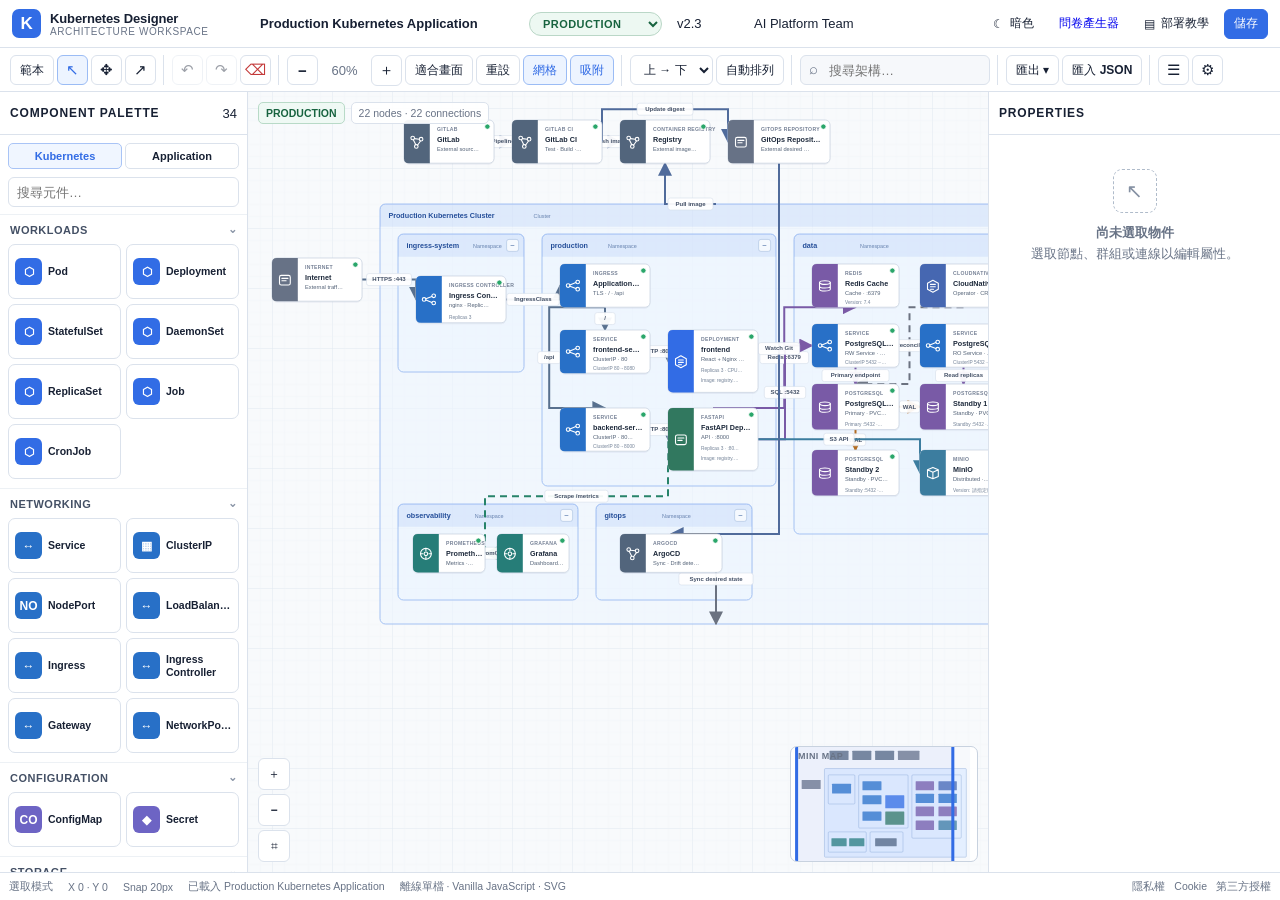
==== commit ead8038f: "Add responsive dark mode and NodePort support" ====
--- a/designer/index.html
+++ b/designer/index.html
@@ -4,7 +4,22 @@
   <meta charset="utf-8">
   <meta name="viewport" content="width=device-width, initial-scale=1">
   <meta name="description" content="可離線使用的 Kubernetes 架構圖設計器">
+  <meta name="theme-color" content="#326ce5">
+  <link rel="canonical" href="https://johnsonchang123.github.io/kube-manifest-pilot/designer/">
   <title>Kubernetes Architecture Designer｜KubeManifestPilot</title>
+  <script>
+    (() => {
+      const key = 'kube-manifest-pilot.theme';
+      const media = typeof window.matchMedia === 'function' ? window.matchMedia('(prefers-color-scheme: dark)') : { matches: false };
+      let preference = null;
+      try {
+        const stored = window.localStorage.getItem(key);
+        if (stored === 'light' || stored === 'dark') preference = stored;
+      } catch (_) { /* Theme persistence is optional. */ }
+      document.documentElement.dataset.theme = preference || (media.matches ? 'dark' : 'light');
+      document.documentElement.dataset.themePreference = preference ? 'manual' : 'system';
+    })();
+  </script>
   <style>
     :root {
       color-scheme: light;
@@ -20,12 +35,30 @@
       --success: #16794c;
       --warning: #a45b00;
       --danger: #c33939;
+      --stage-bg: #f8fafc;
       --sidebar-left: 248px;
       --sidebar-right: 292px;
       --toolbar-height: 92px;
       --status-height: 28px;
       --radius: 8px;
       font-family: Inter, ui-sans-serif, -apple-system, BlinkMacSystemFont, "Segoe UI", "Noto Sans TC", sans-serif;
+    }
+
+    html[data-theme="dark"] {
+      color-scheme: dark;
+      --k8s: #78a6ff;
+      --k8s-dark: #9bbcff;
+      --ink: #edf4ff;
+      --muted: #b5c2d5;
+      --line: #35445b;
+      --line-strong: #4a5b73;
+      --surface: #111a2b;
+      --surface-2: #0b1220;
+      --surface-3: #1b2940;
+      --success: #70d9ad;
+      --warning: #f1c16f;
+      --danger: #ff929d;
+      --stage-bg: #0d1523;
     }
 
     * { box-sizing: border-box; }
@@ -39,10 +72,10 @@
     .hidden { display: none !important; }
     .visually-hidden { position: absolute; width: 1px; height: 1px; padding: 0; margin: -1px; overflow: hidden; clip: rect(0,0,0,0); white-space: nowrap; border: 0; }
 
-    .app { height: 100%; display: grid; grid-template-rows: var(--toolbar-height) minmax(0, 1fr) var(--status-height); }
+    .app { height: 100%; height: 100dvh; display: grid; grid-template-rows: var(--toolbar-height) minmax(0, 1fr) var(--status-height); }
     .topbar { background: var(--surface); border-bottom: 1px solid var(--line); z-index: 20; min-width: 0; }
     .identity-row, .tool-row { display: flex; align-items: center; min-width: 0; }
-    .identity-row { height: 48px; padding: 0 12px; border-bottom: 1px solid #edf1f6; gap: 10px; }
+    .identity-row { height: 48px; padding: 0 12px; border-bottom: 1px solid var(--line); gap: 10px; }
     .brand { display: flex; align-items: center; gap: 9px; min-width: 230px; font-weight: 720; letter-spacing: -.01em; }
     .brand-mark { width: 29px; height: 29px; display: grid; place-items: center; color: white; background: var(--k8s); border-radius: 7px; font-size: 17px; font-weight: 800; }
     .brand small { display: block; color: var(--muted); font-size: 10px; font-weight: 500; letter-spacing: .06em; text-transform: uppercase; }
@@ -81,6 +114,7 @@
     .sidebar.right { border-left: 1px solid var(--line); }
     .sidebar-header { min-height: 43px; padding: 8px 10px; display: flex; align-items: center; justify-content: space-between; border-bottom: 1px solid var(--line); }
     .sidebar-header h2 { font-size: 12px; margin: 0; text-transform: uppercase; letter-spacing: .07em; }
+    .sidebar-header-actions { display: flex; align-items: center; gap: 7px; }
     .sidebar-body { flex: 1; min-height: 0; overflow: auto; }
     .sidebar-tabs { display: grid; grid-template-columns: 1fr 1fr; gap: 3px; padding: 8px; }
     .sidebar-tabs button { border: 1px solid var(--line); background: var(--surface); border-radius: 5px; padding: 6px; font-size: 11px; font-weight: 650; }
@@ -98,7 +132,7 @@
     .palette-item span:last-child { overflow: hidden; text-overflow: ellipsis; line-height: 1.15; font-size: 10.5px; font-weight: 650; }
     .palette-empty { padding: 20px; text-align: center; color: var(--muted); }
 
-    .stage { position: relative; min-width: 0; min-height: 0; overflow: hidden; background: #f8fafc; }
+    .stage { position: relative; min-width: 0; min-height: 0; overflow: hidden; background: var(--stage-bg); }
     #canvas { display: block; width: 100%; height: 100%; touch-action: none; cursor: default; }
     #canvas.pan-mode, #canvas.is-panning { cursor: grab; }
     #canvas.is-panning { cursor: grabbing; }
@@ -112,7 +146,8 @@
     .badge.env-dev { color: #275fae; border-color: #b7cef2; background: rgba(239,246,255,.96); font-weight: 720; }
     .stage-tools { position: absolute; left: 10px; bottom: 10px; display: flex; flex-direction: column; gap: 4px; }
     .stage-tools .btn { background: rgba(255,255,255,.96); width: 32px; height: 32px; padding: 0; }
-    .stage-panel-toggle { display: none; position: absolute; right: 10px; top: 10px; z-index: 4; background: rgba(255,255,255,.96); }
+    .stage-panel-toggles { display: none; position: absolute; right: 10px; top: 10px; z-index: 4; gap: 5px; }
+    .stage-panel-toggles .btn { min-width: 34px; background: rgba(255,255,255,.96); }
     .minimap-wrap { position: absolute; right: 10px; bottom: 10px; width: 188px; height: 116px; background: rgba(255,255,255,.96); border: 1px solid var(--line-strong); border-radius: 7px; overflow: hidden; }
     .minimap-title { position: absolute; left: 7px; top: 4px; z-index: 2; color: var(--muted); font-size: 9px; font-weight: 700; text-transform: uppercase; letter-spacing: .05em; }
     #minimap { width: 100%; height: 100%; cursor: pointer; }
@@ -139,26 +174,30 @@
     .status-links a { color: var(--muted); text-decoration: none; }
     .status-links a:hover, .status-links a:focus-visible { color: var(--k8s); text-decoration: underline; }
 
-    .modal-backdrop { position: fixed; inset: 0; z-index: 100; background: rgba(15,25,43,.34); display: grid; place-items: center; padding: 24px; }
-    .modal { width: min(760px, 96vw); max-height: min(760px, 92vh); background: var(--surface); border: 1px solid var(--line-strong); border-radius: 10px; box-shadow: 0 20px 55px rgba(24,36,58,.2); display: flex; flex-direction: column; overflow: hidden; }
-    .modal.wide { width: min(980px, 96vw); }
+    .drawer-close { display: none; width: 32px; height: 32px; padding: 0; border: 1px solid var(--line); border-radius: 6px; color: var(--muted); background: var(--surface); font-size: 20px; line-height: 1; }
+    .drawer-backdrop { position: fixed; inset: var(--toolbar-height) 0 var(--status-height); z-index: 55; border: 0; background: rgba(4,10,20,.58); cursor: default; }
+
+    .modal-backdrop { position: fixed; inset: 0; z-index: 100; overflow: hidden; background: rgba(15,25,43,.5); display: grid; place-items: center; padding: clamp(8px, 3vw, 24px); }
+    .modal { width: min(760px, 100%); max-height: 100%; min-height: 0; background: var(--surface); border: 1px solid var(--line-strong); border-radius: 10px; box-shadow: 0 20px 55px rgba(24,36,58,.2); display: flex; flex-direction: column; overflow: hidden; }
+    .modal.wide { width: min(980px, 100%); }
     .modal-head { min-height: 52px; padding: 11px 14px; border-bottom: 1px solid var(--line); display: flex; align-items: center; gap: 10px; }
+    .modal-head > div { min-width: 0; }
     .modal-head h2 { margin: 0; font-size: 15px; }
     .modal-head p { margin: 2px 0 0; color: var(--muted); font-size: 11px; }
-    .modal-head .btn { margin-left: auto; }
-    .modal-body { overflow: auto; padding: 14px; }
+    .modal-head .btn { flex: none; margin-left: auto; }
+    .modal-body { min-height: 0; overflow: auto; padding: 14px; }
     .template-grid { display: grid; grid-template-columns: repeat(2, minmax(0, 1fr)); gap: 9px; }
     .template-card { text-align: left; border: 1px solid var(--line); background: var(--surface); border-radius: 8px; padding: 12px; min-height: 92px; }
     .template-card:hover { border-color: #8fb1eb; background: #f7faff; }
     .template-card strong { display: block; margin-bottom: 5px; }
     .template-card span { color: var(--muted); font-size: 11px; line-height: 1.45; }
 
-    .tutorial-layout { display: grid; grid-template-columns: 218px minmax(0,1fr); min-height: 430px; }
+    .tutorial-layout { display: grid; grid-template-columns: 218px minmax(0,1fr); flex: 1; min-height: 0; overflow: hidden; }
     .tutorial-nav { border-right: 1px solid var(--line); padding: 10px; background: var(--surface-2); }
     .tutorial-nav button { width: 100%; text-align: left; border: 0; border-radius: 6px; background: transparent; padding: 8px 9px; margin-bottom: 3px; color: #4f5b6d; }
     .tutorial-nav button:hover { background: #eaf0f8; }
     .tutorial-nav button.active { color: var(--k8s); background: #e8f1ff; font-weight: 700; }
-    .tutorial-content { padding: 20px 22px 28px; overflow: auto; }
+    .tutorial-content { min-width: 0; min-height: 0; padding: 20px 22px 28px; overflow: auto; }
     .tutorial-content h3 { margin: 0 0 6px; font-size: 19px; }
     .tutorial-content .lead { margin: 0 0 14px; color: var(--muted); line-height: 1.6; }
     .tutorial-content ol, .tutorial-content ul { padding-left: 20px; line-height: 1.65; }
@@ -221,6 +260,64 @@
     .search-match .node-card { stroke: #e29a16; stroke-width: 2.3; }
     .group.search-match .group-shape { stroke: #e29a16; stroke-width: 2.3; }
 
+    /* Dark chrome stays independent from the document so exported SVG/PNG keeps its stable light palette. */
+    html[data-theme="dark"] .meta-input:hover,
+    html[data-theme="dark"] .meta-input:focus { background: var(--surface-3); }
+    html[data-theme="dark"] .env-select { border-color: #3c725b; color: #80ddb2; background: #15382d; }
+    html[data-theme="dark"] .env-select.env-dev { border-color: #43638f; color: #a8c7ff; background: #172d50; }
+    html[data-theme="dark"] .env-select.env-staging { border-color: #76582b; color: #f1c16f; background: #3d2c13; }
+    html[data-theme="dark"] .btn.active,
+    html[data-theme="dark"] .sidebar-tabs button.active { color: #a9c6ff; border-color: #5279b7; background: #1a3158; }
+    html[data-theme="dark"] .palette-section { border-top-color: var(--line); }
+    html[data-theme="dark"] .palette-section summary,
+    html[data-theme="dark"] .form-section,
+    html[data-theme="dark"] .field label { color: var(--muted); }
+    html[data-theme="dark"] .palette-item:hover,
+    html[data-theme="dark"] .template-card:hover { border-color: #638ac6; background: #14243d; }
+    html[data-theme="dark"] .stage-tools .btn,
+    html[data-theme="dark"] .stage-panel-toggles .btn,
+    html[data-theme="dark"] .badge,
+    html[data-theme="dark"] .minimap-wrap { color: var(--muted); background: rgba(17,26,43,.96); }
+    html[data-theme="dark"] .badge.env-production { color: #80ddb2; border-color: #3c725b; background: rgba(21,56,45,.96); }
+    html[data-theme="dark"] .badge.env-staging { color: #f1c16f; border-color: #76582b; background: rgba(61,44,19,.96); }
+    html[data-theme="dark"] .badge.env-dev { color: #a8c7ff; border-color: #43638f; background: rgba(23,45,80,.96); }
+    html[data-theme="dark"] .empty-icon { border-color: #607089; color: var(--muted); }
+    html[data-theme="dark"] .tutorial-nav button { color: var(--muted); }
+    html[data-theme="dark"] .tutorial-nav button:hover,
+    html[data-theme="dark"] .quick-item:hover,
+    html[data-theme="dark"] .quick-item.active { background: var(--surface-3); }
+    html[data-theme="dark"] .tutorial-nav button.active { color: #a9c6ff; background: #1a3158; }
+    html[data-theme="dark"] .notice { color: #c8d7ec; background: #172d50; }
+    html[data-theme="dark"] .notice.warning { color: #f2d49d; background: #3d2c13; }
+    html[data-theme="dark"] .modal { box-shadow: 0 20px 55px rgba(0,0,0,.5); }
+    html[data-theme="dark"] .quick-add,
+    html[data-theme="dark"] .context-menu { box-shadow: 0 12px 35px rgba(0,0,0,.48); }
+    html[data-theme="dark"] #minorGrid path { stroke: #243247; }
+    html[data-theme="dark"] #majorGrid > path { stroke: #35455d; }
+    html[data-theme="dark"] .edge-path { stroke: #9aabc2; }
+    html[data-theme="dark"] .edge-label-bg { fill: rgba(17,26,43,.96); stroke: #4a5b73; }
+    html[data-theme="dark"] .edge-label { fill: #d0daea; }
+    html[data-theme="dark"] .group-shape { fill: rgba(24,49,85,.66); stroke: #5279b7; }
+    html[data-theme="dark"] .group-header { fill: rgba(26,57,98,.96); }
+    html[data-theme="dark"] .group-title { fill: #c7d9fa; }
+    html[data-theme="dark"] .group-subtitle { fill: #9eb7dd; }
+    html[data-theme="dark"] .group.collapsed .group-shape { fill: rgba(24,49,85,.94); }
+    html[data-theme="dark"] .node-card { fill: #172235; stroke: #53647c; }
+    html[data-theme="dark"] .node:hover .node-card { stroke: #83a4d5; }
+    html[data-theme="dark"] .node-title { fill: #edf4ff; }
+    html[data-theme="dark"] .node-type { fill: #a8b7cb; }
+    html[data-theme="dark"] .node-subtitle { fill: #c3cede; }
+    html[data-theme="dark"] .node-detail { fill: #9cacc2; }
+    html[data-theme="dark"] .port,
+    html[data-theme="dark"] .resize-handle { fill: #111a2b; }
+    html[data-theme="dark"] #minimap > rect:first-child { fill: #0b1220; }
+
+    .workspace.left-collapsed { grid-template-columns: 0 minmax(0, 1fr) var(--sidebar-right); }
+    .workspace.right-collapsed { grid-template-columns: var(--sidebar-left) minmax(0, 1fr) 0; }
+    .workspace.left-collapsed.right-collapsed { grid-template-columns: 0 minmax(0, 1fr) 0; }
+    .workspace.left-collapsed .sidebar.left,
+    .workspace.right-collapsed .sidebar.right { overflow: hidden; border: 0; }
+
     @media (max-width: 1200px) {
       :root { --sidebar-left: 216px; --sidebar-right: 260px; }
       .brand { min-width: 205px; }
@@ -235,15 +332,75 @@
       #metaVersion { width: 55px; }
       #metaOwner { width: 100px; }
       .btn .label-optional { display: none; }
-      .stage-panel-toggle { display: inline-flex; }
+      .stage-panel-toggles { display: flex; }
+      .stage-left-toggle { display: none; }
       .field { grid-template-columns: 1fr; gap: 3px; }
-      .modal.wide { width: min(940px, calc(100vw - 48px)); }
       .tutorial-layout { grid-template-columns: 180px minmax(0,1fr); }
     }
-    .workspace.left-collapsed { grid-template-columns: 0 minmax(0, 1fr) var(--sidebar-right); }
-    .workspace.right-collapsed { grid-template-columns: var(--sidebar-left) minmax(0, 1fr) 0; }
-    .workspace.left-collapsed.right-collapsed { grid-template-columns: 0 minmax(0, 1fr) 0; }
-    .workspace.left-collapsed .sidebar.left, .workspace.right-collapsed .sidebar.right { overflow: hidden; border: 0; }
+
+    @media (max-width: 700px) {
+      :root { --toolbar-height: 96px; --status-height: 34px; --sidebar-left: min(88vw, 320px); --sidebar-right: min(88vw, 320px); }
+      .identity-row { height: 48px; padding: 0 8px; gap: 6px; }
+      .brand { min-width: 0; flex: 1; gap: 7px; font-size: 0; }
+      .brand-mark { width: 30px; height: 30px; }
+      .brand > div:last-child::before { content: "Designer"; font-size: 12px; }
+      .brand small, .meta-fields, .header-secondary, .theme-label, .header-label { display: none; }
+      .header-actions { gap: 4px; }
+      .header-actions .btn { min-width: 36px; min-height: 36px; padding: 5px 8px; }
+      #tutorialBtn .header-icon { font-size: 16px; line-height: 1; }
+      .tool-row { height: 48px; padding: 6px 8px; gap: 4px; overscroll-behavior-x: contain; }
+      .tool-row .btn { min-height: 36px; }
+      .search-box { width: min(190px, 64vw); }
+
+      .workspace,
+      .workspace.left-collapsed,
+      .workspace.right-collapsed,
+      .workspace.left-collapsed.right-collapsed { position: relative; grid-template-columns: minmax(0, 1fr); }
+      .stage { grid-column: 1; }
+      .sidebar { position: fixed; top: var(--toolbar-height); bottom: var(--status-height); z-index: 60; width: min(88vw, 320px); max-width: calc(100vw - 32px); box-shadow: 0 16px 38px rgba(12,22,38,.28); transition: transform .18s ease; }
+      .sidebar.left { left: 0; transform: translateX(0); border-right: 1px solid var(--line); }
+      .sidebar.right { right: 0; transform: translateX(0); border-left: 1px solid var(--line); }
+      html:not([data-panels-ready]) .sidebar.left,
+      .workspace.left-collapsed .sidebar.left { visibility: hidden; transform: translateX(-105%); pointer-events: none; }
+      html:not([data-panels-ready]) .sidebar.right,
+      .workspace.right-collapsed .sidebar.right { visibility: hidden; transform: translateX(105%); pointer-events: none; }
+      .drawer-close { display: inline-grid; place-items: center; }
+      .stage-panel-toggles { display: flex; }
+      .stage-left-toggle { display: inline-flex; }
+      .canvas-badge { top: 8px; left: 8px; }
+      #canvasStats, .minimap-wrap { display: none; }
+      .stage-tools { left: 8px; bottom: 8px; flex-direction: row; }
+      .stage-tools .btn { width: 38px; height: 38px; }
+
+      .statusbar { gap: 8px; padding: 0 7px; font-size: 10px; }
+      .status-secondary { display: none; }
+      #statusMessage { flex: 1; }
+      .status-links { gap: 7px; }
+      .status-links .cookie-link { display: none; }
+      .toast-region { top: calc(var(--toolbar-height) + 8px); right: 8px; }
+      .quick-add { width: min(270px, calc(100vw - 16px)); }
+      .context-menu { max-width: calc(100vw - 10px); }
+    }
+
+    @media (max-width: 600px) {
+      .template-grid { grid-template-columns: 1fr; }
+      .tutorial-layout { grid-template-columns: minmax(0,1fr); grid-template-rows: auto minmax(0,1fr); }
+      .tutorial-nav { display: flex; gap: 5px; overflow-x: auto; border-right: 0; border-bottom: 1px solid var(--line); padding: 7px; overscroll-behavior-x: contain; }
+      .tutorial-nav button { width: auto; flex: 0 0 min(220px, 74vw); margin: 0; padding: 8px; }
+      .tutorial-content { padding: 14px 13px 20px; }
+      .tutorial-content h3 { font-size: 17px; }
+      .modal-head { padding: 9px 10px; }
+      .modal-head h2 { overflow-wrap: anywhere; }
+    }
+
+    @media (max-height: 520px) {
+      .modal-head { min-height: 44px; padding-block: 7px; }
+      .modal-head p { display: none; }
+      .modal-body { padding: 10px; }
+      .tutorial-nav { padding-block: 5px; }
+      .tutorial-nav button { padding-block: 6px; }
+      .tutorial-content { padding-block: 10px 14px; }
+    }
   </style>
 </head>
 <body>
@@ -263,9 +420,10 @@
           <input id="metaOwner" class="meta-input" aria-label="Owner" value="AI Platform Team">
         </div>
         <div class="header-actions">
-          <a class="btn ghost" href="../generator/" title="回到 Manifest 問卷產生器" style="text-decoration:none">問卷產生器</a>
-          <button class="btn ghost" id="tutorialBtn" title="開啟部署教學">部署教學</button>
-          <button class="btn primary" id="saveBtn" title="儲存至此瀏覽器">儲存</button>
+          <button class="btn ghost" type="button" data-theme-toggle aria-label="切換亮色或暗色模式" title="切換亮色或暗色模式"><span data-theme-icon aria-hidden="true">◐</span><span class="theme-label" data-theme-label>主題</span></button>
+          <a class="btn ghost header-secondary" href="../generator/" title="回到 Manifest 問卷產生器" style="text-decoration:none">問卷產生器</a>
+          <button class="btn ghost" type="button" id="tutorialBtn" title="開啟部署教學"><span class="header-icon" aria-hidden="true">▤</span><span class="header-label">部署教學</span></button>
+          <button class="btn primary" type="button" id="saveBtn" title="儲存至此瀏覽器">儲存</button>
         </div>
       </div>
       <nav class="tool-row" aria-label="Architecture tools">
@@ -312,8 +470,8 @@
     </header>
 
     <main class="workspace" id="workspace">
-      <aside class="sidebar left" aria-label="元件庫">
-        <div class="sidebar-header"><h2>Component Palette</h2><span id="paletteCount"></span></div>
+      <aside class="sidebar left" id="leftSidebar" aria-label="元件庫">
+        <div class="sidebar-header"><h2>Component Palette</h2><div class="sidebar-header-actions"><span id="paletteCount"></span><button class="drawer-close" type="button" data-drawer-close="left" aria-label="關閉元件庫">×</button></div></div>
         <div class="sidebar-tabs" role="tablist">
           <button class="active" data-palette-tab="kubernetes" role="tab">Kubernetes</button>
           <button data-palette-tab="application" role="tab">Application</button>
@@ -350,7 +508,10 @@
         </svg>
         <div class="canvas-drop-hint">放開以新增元件</div>
         <div class="canvas-badge"><span class="badge env-production" id="canvasEnv">PRODUCTION</span><span class="badge" id="canvasStats">0 nodes · 0 connections</span></div>
-        <button class="btn icon stage-panel-toggle" id="stageRightToggle" title="開啟／收合屬性面板" aria-label="開啟或收合屬性面板">⚙</button>
+        <div class="stage-panel-toggles" aria-label="側邊面板">
+          <button class="btn icon stage-left-toggle" type="button" id="stageLeftToggle" title="開啟／收合元件庫" aria-label="開啟或收合元件庫" aria-controls="leftSidebar">☰</button>
+          <button class="btn icon" type="button" id="stageRightToggle" title="開啟／收合屬性面板" aria-label="開啟或收合屬性面板" aria-controls="rightSidebar">⚙</button>
+        </div>
         <div class="stage-tools" aria-label="Canvas quick tools">
           <button class="btn" id="stageZoomIn" aria-label="放大">＋</button>
           <button class="btn" id="stageZoomOut" aria-label="縮小">−</button>
@@ -359,16 +520,18 @@
         <div class="minimap-wrap"><span class="minimap-title">Mini map</span><svg id="minimap" aria-label="架構縮圖"></svg></div>
       </section>
 
-      <aside class="sidebar right" aria-label="屬性面板">
-        <div class="sidebar-header"><h2>Properties</h2><span id="selectionCount"></span></div>
+      <aside class="sidebar right" id="rightSidebar" aria-label="屬性面板">
+        <div class="sidebar-header"><h2>Properties</h2><div class="sidebar-header-actions"><span id="selectionCount"></span><button class="drawer-close" type="button" data-drawer-close="right" aria-label="關閉屬性面板">×</button></div></div>
         <div class="sidebar-body" id="inspector"></div>
       </aside>
     </main>
 
     <footer class="statusbar">
-      <span id="statusMode">選取模式</span><span id="statusPosition">X 0 · Y 0</span><span id="statusSnap">Snap 20px</span><span id="statusMessage">已載入 Production Kubernetes Application</span><span>離線單檔 · Vanilla JavaScript · SVG</span><nav class="status-links" aria-label="網站政策"><a href="../privacy/">隱私權</a><a href="../privacy/#cookies">Cookie</a><a href="../licenses/">第三方授權</a></nav>
+      <span class="status-secondary" id="statusMode">選取模式</span><span class="status-secondary" id="statusPosition">X 0 · Y 0</span><span class="status-secondary" id="statusSnap">Snap 20px</span><span id="statusMessage">已載入 Production Kubernetes Application</span><span class="status-secondary">離線單檔 · Vanilla JavaScript · SVG</span><nav class="status-links" aria-label="網站政策"><a href="../privacy/">隱私權</a><a class="cookie-link" href="../privacy/#cookies">Cookie</a><a href="../licenses/">第三方授權</a></nav>
     </footer>
   </div>
+
+  <button class="drawer-backdrop hidden" type="button" id="drawerBackdrop" aria-label="關閉側邊面板"></button>
 
   <div class="modal-backdrop hidden" id="templateModal" role="dialog" aria-modal="true" aria-labelledby="templateTitle">
     <div class="modal">
@@ -402,6 +565,8 @@
   // this deliverable must remain a single, offline HTML file.
   const NS = 'http://www.w3.org/2000/svg';
   const STORAGE_KEY = 'k8s-architecture-designer.document.v1';
+  const THEME_STORAGE_KEY = 'kube-manifest-pilot.theme';
+  const THEME_MEDIA = typeof window.matchMedia === 'function' ? window.matchMedia('(prefers-color-scheme: dark)') : { matches: false };
   const SCHEMA = 'k8s-architecture-designer';
   const DOC_VERSION = 1;
   const deepClone = value => JSON.parse(JSON.stringify(value));
@@ -422,6 +587,44 @@
   const debounce = (fn, delay = 250) => {
     let timer;
     return (...args) => { clearTimeout(timer); timer = setTimeout(() => fn(...args), delay); };
+  };
+
+  const systemTheme = () => THEME_MEDIA.matches ? 'dark' : 'light';
+  const updateThemeControls = () => {
+    const dark = document.documentElement.dataset.theme === 'dark';
+    document.querySelector('meta[name="theme-color"]')?.setAttribute('content', dark ? '#0b1220' : '#326ce5');
+    document.querySelectorAll('[data-theme-toggle]').forEach(button => {
+      button.setAttribute('aria-pressed', String(dark));
+      button.setAttribute('aria-label', dark ? '切換為亮色模式' : '切換為暗色模式');
+      button.title = dark ? '切換為亮色模式' : '切換為暗色模式';
+      const icon = button.querySelector('[data-theme-icon]');
+      const label = button.querySelector('[data-theme-label]');
+      if (icon) icon.textContent = dark ? '☀' : '☾';
+      if (label) label.textContent = dark ? '亮色' : '暗色';
+    });
+  };
+  const applyTheme = (theme, preference = 'manual') => {
+    document.documentElement.dataset.theme = theme === 'dark' ? 'dark' : 'light';
+    document.documentElement.dataset.themePreference = preference;
+    updateThemeControls();
+  };
+  const initThemeControls = () => {
+    updateThemeControls();
+    document.querySelectorAll('[data-theme-toggle]').forEach(button => button.addEventListener('click', () => {
+      const next = document.documentElement.dataset.theme === 'dark' ? 'light' : 'dark';
+      applyTheme(next, 'manual');
+      try { window.localStorage.setItem(THEME_STORAGE_KEY, next); } catch (_) { /* The in-memory theme still works. */ }
+    }));
+    const followSystem = event => {
+      if (document.documentElement.dataset.themePreference === 'system') applyTheme(event.matches ? 'dark' : 'light', 'system');
+    };
+    if (typeof THEME_MEDIA.addEventListener === 'function') THEME_MEDIA.addEventListener('change', followSystem);
+    else if (typeof THEME_MEDIA.addListener === 'function') THEME_MEDIA.addListener(followSystem);
+    window.addEventListener('storage', event => {
+      if (event.key !== THEME_STORAGE_KEY) return;
+      if (event.newValue === 'light' || event.newValue === 'dark') applyTheme(event.newValue, 'manual');
+      else applyTheme(systemTheme(), 'system');
+    });
   };
 
   const TYPE_COLORS = {
@@ -1238,7 +1441,7 @@
       if(!items.length){const empty=document.createElement('div');empty.className='palette-empty';empty.textContent='找不到符合的元件';this.palette.append(empty);}else sections.forEach((sectionItems,name)=>{const details=document.createElement('details');details.className='palette-section';details.open=true;const summary=document.createElement('summary');summary.textContent=name;const list=document.createElement('div');list.className='palette-list';sectionItems.forEach(item=>list.append(this.paletteItem(item)));details.append(summary,list);this.palette.append(details);});
       document.getElementById('paletteCount').textContent=`${items.length}`;
     }
-    paletteItem(item){const el=document.createElement('div');el.className='palette-item';el.draggable=true;el.dataset.component=item.type;el.title=`拖曳或點擊新增 ${item.type}`;const icon=document.createElement('span');icon.className='palette-icon';icon.style.setProperty('--item-color',TYPE_COLORS[item.category]||'#326ce5');icon.textContent=iconGlyph(item.type);const label=document.createElement('span');label.textContent=item.type;el.append(icon,label);el.addEventListener('dragstart',event=>{event.dataTransfer.setData('application/x-k8s-component',item.type);event.dataTransfer.effectAllowed='copy';});el.addEventListener('click',()=>{const rect=this.app.renderer.svg.getBoundingClientRect(),point=this.app.canvas.screenToWorld(rect.left+rect.width/2,rect.top+rect.height/2);this.app.addComponent(item.type,point.x-90,point.y-45);});return el;}
+    paletteItem(item){const el=document.createElement('div');el.className='palette-item';el.draggable=true;el.dataset.component=item.type;el.title=`拖曳或點擊新增 ${item.type}`;const icon=document.createElement('span');icon.className='palette-icon';icon.style.setProperty('--item-color',TYPE_COLORS[item.category]||'#326ce5');icon.textContent=iconGlyph(item.type);const label=document.createElement('span');label.textContent=item.type;el.append(icon,label);el.addEventListener('dragstart',event=>{event.dataTransfer.setData('application/x-k8s-component',item.type);event.dataTransfer.effectAllowed='copy';});el.addEventListener('click',()=>{const rect=this.app.renderer.svg.getBoundingClientRect(),point=this.app.canvas.screenToWorld(rect.left+rect.width/2,rect.top+rect.height/2);this.app.addComponent(item.type,point.x-90,point.y-45);this.app.panels?.closeMobile();});return el;}
     syncMeta(){const m=this.app.state.state.meta,environment=document.getElementById('metaEnvironment');document.getElementById('metaName').value=m.name;environment.value=m.environment;environment.className=`env-select env-${m.environment.toLowerCase()}`;document.getElementById('metaVersion').value=m.architectureVersion;document.getElementById('metaOwner').value=m.owner;}
     commitMeta(){const values={name:document.getElementById('metaName').value.trim()||'Untitled Architecture',environment:document.getElementById('metaEnvironment').value,architectureVersion:document.getElementById('metaVersion').value.trim(),owner:document.getElementById('metaOwner').value.trim()},current=this.app.state.state.meta;if(values.name===current.name&&values.environment===current.environment&&values.architectureVersion===current.architectureVersion&&values.owner===current.owner)return;this.app.state.commit('Update Architecture Information',doc=>Object.assign(doc.meta,values));}
     renderTemplates(){const grid=document.getElementById('templateGrid');grid.replaceChildren();this.templates.templates.forEach(template=>{const btn=document.createElement('button');btn.className='template-card';const strong=document.createElement('strong');strong.textContent=template.name;const span=document.createElement('span');span.textContent=template.description;btn.append(strong,span);btn.addEventListener('click',()=>{this.app.loadTemplate(template);this.closeModal('templateModal');});grid.append(btn);});}
@@ -1372,11 +1575,131 @@
     }
   }
 
+  class ResponsivePanelController {
+    constructor(app) {
+      this.app = app;
+      this.workspace = document.getElementById('workspace');
+      this.backdrop = document.getElementById('drawerBackdrop');
+      this.sidebars = {
+        left: document.getElementById('leftSidebar'),
+        right: document.getElementById('rightSidebar')
+      };
+      this.buttons = {
+        left: [document.getElementById('leftToggle'), document.getElementById('stageLeftToggle')],
+        right: [document.getElementById('rightToggle'), document.getElementById('stageRightToggle')]
+      };
+      this.media = typeof window.matchMedia === 'function' ? window.matchMedia('(max-width: 700px)') : { matches: window.innerWidth <= 700 };
+      this.mobile = null;
+      this.hasDesktopState = false;
+      this.desktopState = { left: false, right: false };
+      this.bind();
+      this.sync(true);
+    }
+
+    bind() {
+      this.buttons.left.forEach(button => { if (button) button.addEventListener('click', () => this.toggle('left')); });
+      this.buttons.right.forEach(button => { if (button) button.addEventListener('click', () => this.toggle('right')); });
+      document.querySelectorAll('[data-drawer-close]').forEach(button => button.addEventListener('click', () => this.closeMobile()));
+      this.backdrop.addEventListener('click', () => this.closeMobile());
+      document.addEventListener('keydown', event => {
+        if (event.key === 'Escape' && this.mobile && this.hasOpenDrawer()) this.closeMobile();
+      });
+      const mediaChanged = () => this.sync(false);
+      if (typeof this.media.addEventListener === 'function') this.media.addEventListener('change', mediaChanged);
+      else if (typeof this.media.addListener === 'function') this.media.addListener(mediaChanged);
+      window.addEventListener('resize', debounce(() => this.sync(false), 100));
+    }
+
+    collapsed(side) {
+      return this.workspace.classList.contains(`${side}-collapsed`);
+    }
+
+    setCollapsed(side, collapsed) {
+      this.workspace.classList.toggle(`${side}-collapsed`, Boolean(collapsed));
+    }
+
+    sync(initial = false) {
+      const nextMobile = Boolean(this.media.matches);
+      if (nextMobile !== this.mobile) {
+        if (nextMobile) {
+          if (this.mobile === false) {
+            this.desktopState = { left: this.collapsed('left'), right: this.collapsed('right') };
+            this.hasDesktopState = true;
+          }
+          this.mobile = true;
+          this.setCollapsed('left', true);
+          this.setCollapsed('right', true);
+        } else {
+          this.mobile = false;
+          if (this.hasDesktopState) {
+            this.setCollapsed('left', this.desktopState.left);
+            this.setCollapsed('right', this.desktopState.right);
+          } else {
+            this.setCollapsed('left', false);
+            this.setCollapsed('right', window.innerWidth <= 1040);
+            this.desktopState = { left: false, right: window.innerWidth <= 1040 };
+            this.hasDesktopState = true;
+          }
+        }
+      } else if (initial && !nextMobile) {
+        this.setCollapsed('left', false);
+        this.setCollapsed('right', window.innerWidth <= 1040);
+      }
+      this.updateChrome();
+      document.documentElement.dataset.panelsReady = 'true';
+      window.requestAnimationFrame(() => this.app.renderer.render());
+    }
+
+    toggle(side) {
+      if (this.mobile) {
+        const shouldOpen = this.collapsed(side);
+        this.setCollapsed('left', true);
+        this.setCollapsed('right', true);
+        if (shouldOpen) this.setCollapsed(side, false);
+      } else {
+        this.setCollapsed(side, !this.collapsed(side));
+        this.desktopState = { left: this.collapsed('left'), right: this.collapsed('right') };
+        this.hasDesktopState = true;
+      }
+      this.updateChrome();
+      window.requestAnimationFrame(() => this.app.renderer.render());
+    }
+
+    hasOpenDrawer() {
+      return this.mobile && (!this.collapsed('left') || !this.collapsed('right'));
+    }
+
+    closeMobile() {
+      if (!this.mobile) return;
+      this.setCollapsed('left', true);
+      this.setCollapsed('right', true);
+      this.updateChrome();
+      window.requestAnimationFrame(() => this.app.renderer.render());
+    }
+
+    updateChrome() {
+      ['left', 'right'].forEach(side => {
+        const collapsed = this.collapsed(side);
+        const label = side === 'left' ? '元件庫' : '屬性面板';
+        this.sidebars[side].inert = collapsed;
+        this.sidebars[side].setAttribute('aria-hidden', String(collapsed));
+        this.buttons[side].forEach(button => {
+          if (!button) return;
+          button.setAttribute('aria-expanded', String(!collapsed));
+          button.setAttribute('aria-controls', side === 'left' ? 'leftSidebar' : 'rightSidebar');
+          button.setAttribute('aria-label', `${collapsed ? '開啟' : '收合'}${label}`);
+          button.title = `${collapsed ? '開啟' : '收合'}${label}`;
+        });
+      });
+      this.backdrop.classList.toggle('hidden', !this.hasOpenDrawer());
+    }
+  }
+
   class DiagramApp {
     constructor(){
       this.bus=new EventBus();this.templates=new TemplateManager();this.history=new HistoryManager(this.bus);this.ui=new UIManager(this.bus,this.templates);
       let initial=this.templates.production(),restored=false;try{const raw=localStorage.getItem(STORAGE_KEY);if(raw){initial=DocumentCodec.normalize(JSON.parse(raw));restored=true;}}catch(error){setTimeout(()=>this.ui.toast('本機存檔無法讀取，已載入完整範例。','error'),200);}
-      this.state=new StateManager(this.bus,this.history,initial);this.selection=new SelectionManager(this.bus,this.state);this.nodeManager=new NodeManager(this.state,this.selection);this.groupManager=new GroupManager(this.state,this.selection);this.edgeManager=new EdgeManager(this.state,this.selection);this.router=new OrthogonalRouter(this.state);this.renderer=new SVGRenderer(this.state,this.selection,this.router,this.bus);this.canvas=new CanvasManager(this.state,this.renderer,this.bus);this.autoLayout=new AutoLayoutManager(this.state);this.exporter=new ExportManager(this.state,this.renderer,this.ui);this.persistence=new PersistenceManager(this.state,this.ui);this.ui.attach(this);this.interactions=new InteractionController(this);this.autosave=debounce(()=>this.persistence.save(true),500);this.bindControls();if(window.innerWidth<=1040)document.getElementById('workspace').classList.add('right-collapsed');this.renderer.render();if(!restored&&window.innerWidth>=1600)requestAnimationFrame(()=>this.canvas.fit());document.getElementById('statusMessage').textContent=restored?'已恢復瀏覽器中的架構存檔':'已載入 Production Kubernetes Application';
+      this.state=new StateManager(this.bus,this.history,initial);this.selection=new SelectionManager(this.bus,this.state);this.nodeManager=new NodeManager(this.state,this.selection);this.groupManager=new GroupManager(this.state,this.selection);this.edgeManager=new EdgeManager(this.state,this.selection);this.router=new OrthogonalRouter(this.state);this.renderer=new SVGRenderer(this.state,this.selection,this.router,this.bus);this.canvas=new CanvasManager(this.state,this.renderer,this.bus);this.autoLayout=new AutoLayoutManager(this.state);this.exporter=new ExportManager(this.state,this.renderer,this.ui);this.persistence=new PersistenceManager(this.state,this.ui);this.ui.attach(this);this.interactions=new InteractionController(this);this.panels=new ResponsivePanelController(this);this.autosave=debounce(()=>this.persistence.save(true),500);this.bindControls();this.renderer.render();if(!restored&&window.innerWidth>=1600)requestAnimationFrame(()=>this.canvas.fit());document.getElementById('statusMessage').textContent=restored?'已恢復瀏覽器中的架構存檔':'已載入 Production Kubernetes Application';
     }
     bindControls(){
       document.getElementById('selectModeBtn').onclick=()=>this.interactions.setMode('select');document.getElementById('panModeBtn').onclick=()=>this.interactions.setMode('pan');document.getElementById('connectModeBtn').onclick=()=>this.interactions.setMode('connect');
@@ -1388,7 +1711,6 @@
       const search=document.getElementById('architectureSearch');search.oninput=()=>{this.renderer.searchTerm=search.value.trim();document.getElementById('searchClear').classList.toggle('hidden',!this.renderer.searchTerm);this.renderer.render();};document.getElementById('searchClear').onclick=()=>{search.value='';search.dispatchEvent(new Event('input'));search.focus();};
       document.getElementById('saveBtn').onclick=()=>this.persistence.save();document.getElementById('importBtn').onclick=()=>document.getElementById('importFile').click();document.getElementById('importFile').onchange=event=>this.importFile(event.target.files[0]);
       document.getElementById('exportBtn').onclick=event=>this.ui.showMenu(event.clientX,event.clientY,[{label:'匯出 PNG',action:()=>this.exporter.exportPNG()},{label:'匯出 SVG',action:()=>this.exporter.exportSVG()},{label:'匯出 JSON',action:()=>this.exporter.exportJSON()},{label:'複製 JSON',action:()=>this.exporter.copyJSON().catch(()=>this.ui.toast('複製失敗，請使用匯出 JSON。','error'))},'separator',{label:'操作說明',action:()=>this.ui.openModal('helpModal')}]);
-      document.getElementById('leftToggle').onclick=()=>{document.getElementById('workspace').classList.toggle('left-collapsed');setTimeout(()=>this.renderer.render(),180);};const toggleRight=()=>{document.getElementById('workspace').classList.toggle('right-collapsed');setTimeout(()=>this.renderer.render(),180);};document.getElementById('rightToggle').onclick=toggleRight;document.getElementById('stageRightToggle').onclick=toggleRight;
       this.historyBus();this.bus.on('document:committed',()=>this.autosave());this.bus.on('document:loaded',()=>this.autosave());this.bus.on('view:changed',()=>this.autosave());window.addEventListener('resize',debounce(()=>this.renderer.render(),100));
     }
     historyBus(){this.bus.on('history:changed',state=>{document.getElementById('undoBtn').disabled=!state.canUndo;document.getElementById('redoBtn').disabled=!state.canRedo;});this.history.emit();}
@@ -1401,6 +1723,7 @@
     async importFile(file){if(!file)return;try{if(file.size>5*1024*1024)throw new Error('檔案超過 5 MB 安全上限。');const raw=await file.text(),candidate=DocumentCodec.normalize(JSON.parse(raw));this.state.replace(candidate,'Import JSON',true);this.selection.clear();this.ui.toast('JSON 已完整匯入，包含原本的縮放與視窗位置。');}catch(error){this.ui.toast(`匯入失敗：${error.message}`,'error');}finally{document.getElementById('importFile').value='';}}
   }
 
+  initThemeControls();
   const app = new DiagramApp();
   </script>
 </body>
